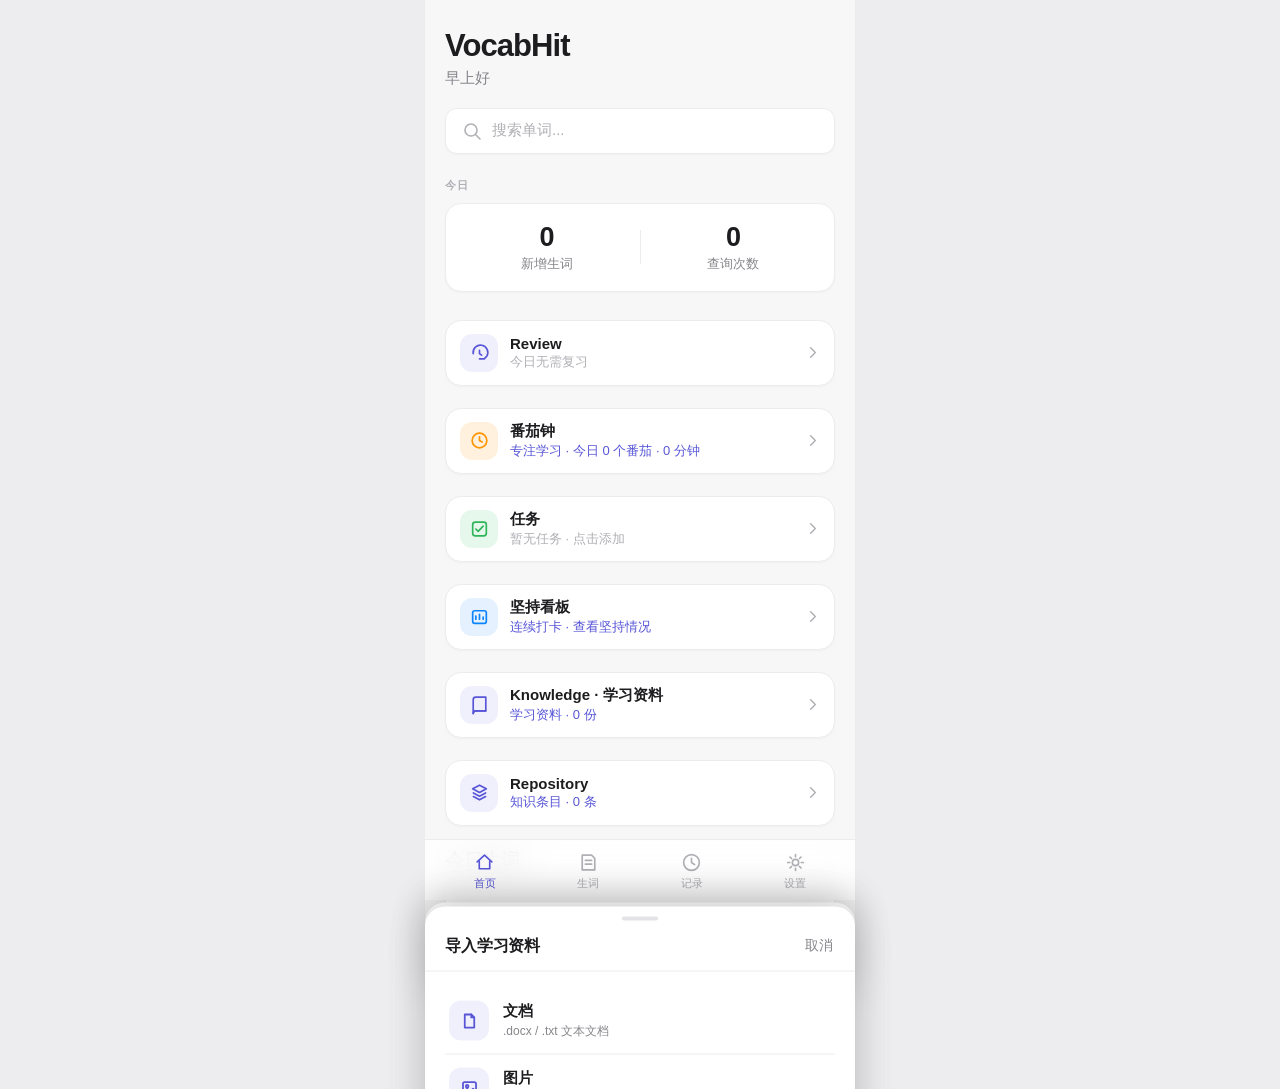
==== index.html @ 776a58ad "chore: 更新版本号到 v0.8.17" ====
<!DOCTYPE html>
<html lang="zh-CN">
<head>
  <meta charset="UTF-8" />
  <meta name="viewport" content="width=device-width, initial-scale=1.0, maximum-scale=1.0, user-scalable=no, viewport-fit=cover" />
  <meta name="theme-color" content="#F7F7F8" />
  <title>VocabHit — 考研词汇查询</title>
  <link rel="stylesheet" href="css/style.css?v=9" />
  <link rel="stylesheet" href="css/knowledge.css?v=9" />
</head>
<body>

  <!-- 移动端应用容器 -->
  <div class="app" id="app">

    <!-- ============ 首页 Home ============ -->
    <main class="page active" id="page-home">
      <header class="page-header">
        <h1 class="large-title">VocabHit</h1>
        <p class="greeting" id="greeting">你好</p>
      </header>

      <!-- 搜索框 -->
      <button class="search-bar" id="search-entry" type="button" aria-label="搜索单词">
        <svg class="icon" viewBox="0 0 20 20" fill="none" stroke="currentColor" stroke-width="1.6" stroke-linecap="round">
          <circle cx="9" cy="9" r="6"/><path d="M14 14l4 4"/>
        </svg>
        <span class="search-bar-placeholder">搜索单词...</span>
      </button>

      <!-- 今日数据 -->
      <section class="stats" aria-label="今日数据">
        <p class="section-eyebrow">今日</p>
        <div class="stats-row">
          <div class="stat">
            <span class="stat-num" id="stat-new">0</span>
            <span class="stat-label">新增生词</span>
          </div>
          <div class="stat-divider"></div>
          <div class="stat">
            <span class="stat-num" id="stat-queries">0</span>
            <span class="stat-label">查询次数</span>
          </div>
        </div>
      </section>

      <!-- Review 复习入口 -->
      <button class="review-entry" id="review-entry" type="button">
        <span class="review-entry-icon">
          <svg viewBox="0 0 20 20" fill="none" stroke="currentColor" stroke-width="1.6" stroke-linecap="round" stroke-linejoin="round">
            <path d="M4 11a7 7 0 1 1 13 2.5L14.5 16H10"/>
            <path d="M10 8v3l2 1.5"/>
          </svg>
        </span>
        <span class="review-entry-main">
          <span class="review-entry-title">Review</span>
          <span class="review-entry-sub" id="review-count">今日无需复习</span>
        </span>
        <svg class="icon icon-s review-entry-arrow" viewBox="0 0 16 16" fill="none" stroke="currentColor" stroke-width="1.6" stroke-linecap="round" stroke-linejoin="round">
          <path d="M6 3l5 5-5 5"/>
        </svg>
      </button>

      <!-- 番茄钟入口 -->
      <button class="review-entry pomo-entry" id="pomo-entry" type="button">
        <span class="review-entry-icon pomo-entry-icon">
          <svg viewBox="0 0 20 20" fill="none" stroke="currentColor" stroke-width="1.6" stroke-linecap="round" stroke-linejoin="round">
            <circle cx="10" cy="10" r="7"/>
            <path d="M10 6.5V10l2.5 1.5"/>
          </svg>
        </span>
        <span class="review-entry-main">
          <span class="review-entry-title">番茄钟</span>
          <span class="review-entry-sub" id="pomo-count">专注学习 · 今日 0 个番茄</span>
        </span>
        <svg class="icon icon-s review-entry-arrow" viewBox="0 0 16 16" fill="none" stroke="currentColor" stroke-width="1.6" stroke-linecap="round" stroke-linejoin="round">
          <path d="M6 3l5 5-5 5"/>
        </svg>
      </button>

      <!-- 昨日任务反馈（有昨日任务记录时显示） -->
      <div class="tasks-feedback" id="tasks-feedback" style="display:none"></div>

      <!-- 待办任务入口 -->
      <button class="review-entry tasks-entry" id="tasks-entry" type="button">
        <span class="review-entry-icon tasks-entry-icon">
          <svg viewBox="0 0 20 20" fill="none" stroke="currentColor" stroke-width="1.6" stroke-linecap="round" stroke-linejoin="round">
            <rect x="3.5" y="4" width="13" height="13" rx="2.5"/>
            <path d="M6.5 10.5l2.2 2.2 4.8-5"/>
          </svg>
        </span>
        <span class="review-entry-main">
          <span class="review-entry-title">任务</span>
          <span class="review-entry-sub" id="tasks-count">暂无任务 · 点击添加</span>
        </span>
        <svg class="icon icon-s review-entry-arrow" viewBox="0 0 16 16" fill="none" stroke="currentColor" stroke-width="1.6" stroke-linecap="round" stroke-linejoin="round">
          <path d="M6 3l5 5-5 5"/>
        </svg>
      </button>

      <!-- 坚持看板入口 -->
      <button class="review-entry habits-entry" id="habits-entry" type="button">
        <span class="review-entry-icon habits-entry-icon">
          <svg viewBox="0 0 20 20" fill="none" stroke="currentColor" stroke-width="1.6" stroke-linecap="round" stroke-linejoin="round">
            <rect x="3.5" y="4.5" width="13" height="12" rx="2"/>
            <path d="M6.5 9.5v3M10 8v4.5M13.5 10.5v2"/>
          </svg>
        </span>
        <span class="review-entry-main">
          <span class="review-entry-title">坚持看板</span>
          <span class="review-entry-sub" id="habits-count">连续打卡 · 查看坚持情况</span>
        </span>
        <svg class="icon icon-s review-entry-arrow" viewBox="0 0 16 16" fill="none" stroke="currentColor" stroke-width="1.6" stroke-linecap="round" stroke-linejoin="round">
          <path d="M6 3l5 5-5 5"/>
        </svg>
      </button>

      <!-- 今日生词 -->
      <section class="section">
        <div class="section-head">
          <h2 class="section-title">今日生词</h2>
        </div>
        <ul class="word-list" id="home-word-list">
          <!-- JS 渲染 -->
        </ul>
        <button class="view-all" id="view-all" type="button">查看全部
          <svg class="icon icon-s" viewBox="0 0 16 16" fill="none" stroke="currentColor" stroke-width="1.6" stroke-linecap="round" stroke-linejoin="round">
            <path d="M6 3l5 5-5 5"/>
          </svg>
        </button>
      </section>
    </main>

    <!-- ============ 生词页 Words（今日生词 | 历史生词 平级切换） ============ -->
    <main class="page" id="page-words">
      <header class="page-header">
        <button class="back-btn" data-back="home" type="button" aria-label="返回">
          <svg class="icon" viewBox="0 0 16 16" fill="none" stroke="currentColor" stroke-width="1.6" stroke-linecap="round" stroke-linejoin="round">
            <path d="M10 3L5 8l5 5"/>
          </svg>
        </button>
        <h1 class="page-title">生词</h1>
      </header>
      <div class="segmented wide words-seg" id="words-seg" role="radiogroup" aria-label="生词视图">
        <button class="seg-btn" data-value="today" role="radio" aria-checked="true">今日生词</button>
        <button class="seg-btn" data-value="starred" role="radio" aria-checked="false">历史生词</button>
      </div>
      <p class="page-subtitle"><span id="words-count">0</span> 个生词 · <span id="words-sub-label">今日 0 次查询</span></p>
      <ul class="word-list detailed" id="words-list">
        <!-- JS 渲染 -->
      </ul>
    </main>

    <!-- ============ 查询记录页 History ============ -->
    <main class="page" id="page-history">
      <header class="page-header">
        <h1 class="large-title">查询记录</h1>
      </header>
      <p class="page-subtitle muted">全部查询 · 按时间倒序</p>
      <ul class="history-list" id="history-list">
        <!-- JS 渲染 -->
      </ul>
    </main>

    <!-- ============ 设置页 Settings ============ -->
    <main class="page" id="page-settings">
      <header class="page-header">
        <h1 class="large-title">设置</h1>
      </header>

      <section class="settings-group">
        <h2 class="settings-group-title">通用</h2>
        <div class="settings-list">
          <div class="settings-item">
            <div class="settings-item-label">
              <span>外观</span>
            </div>
            <div class="segmented" id="appearance-seg" role="radiogroup" aria-label="外观">
              <button class="seg-btn" data-value="light" role="radio" aria-checked="false">浅色</button>
              <button class="seg-btn" data-value="dark" role="radio" aria-checked="false">深色</button>
              <button class="seg-btn" data-value="system" role="radio" aria-checked="false">跟随系统</button>
            </div>
          </div>
          <div class="settings-item">
            <div class="settings-item-label">
              <span>每日重置</span>
              <span class="settings-item-value">04:00</span>
            </div>
            <svg class="icon chevron" viewBox="0 0 16 16" fill="none" stroke="currentColor" stroke-width="1.6" stroke-linecap="round" stroke-linejoin="round">
              <path d="M6 3l5 5-5 5"/>
            </svg>
          </div>
          <div class="settings-item" id="overlay-item" hidden>
            <div class="settings-item-label">
              <span>后台悬浮查词</span>
              <span class="settings-item-value" id="overlay-value">关</span>
            </div>
            <button class="switch" id="overlay-switch" type="button" role="switch" aria-checked="false" aria-label="后台悬浮查词">
              <span class="switch-knob"></span>
            </button>
          </div>
        </div>
      </section>

      <section class="settings-group">
        <h2 class="settings-group-title">数据</h2>
        <div class="settings-list">
          <button class="settings-item clickable" id="export-entry" type="button">
            <div class="settings-item-label">
              <span>导出</span>
              <span class="settings-item-value">PDF · Word · PNG</span>
            </div>
            <svg class="icon chevron" viewBox="0 0 16 16" fill="none" stroke="currentColor" stroke-width="1.6" stroke-linecap="round" stroke-linejoin="round">
              <path d="M6 3l5 5-5 5"/>
            </svg>
          </button>
        </div>
      </section>

      <section class="settings-group">
        <h2 class="settings-group-title">关于</h2>
        <div class="settings-list">
          <div class="settings-item">
            <div class="settings-item-label">
              <span>版本</span>
              <span class="settings-item-value">0.8.17</span>
            </div>
          </div>
        </div>
      </section>

      <p class="settings-footer">极简 · 安静 · 干净 · 高级 · 高效</p>
    </main>

    <!-- ============ 导出页 Export ============ -->
    <main class="page page-stack" id="page-export">
      <header class="page-header">
        <button class="back-btn" data-back="settings" type="button" aria-label="返回">
          <svg class="icon" viewBox="0 0 16 16" fill="none" stroke="currentColor" stroke-width="1.6" stroke-linecap="round" stroke-linejoin="round">
            <path d="M10 3L5 8l5 5"/>
          </svg>
        </button>
      </header>

      <section class="export-hero">
        <p class="export-meta" id="export-meta-date">—</p>
        <p class="export-meta muted" id="export-meta-count">0 个生词 · 0 次查询</p>
      </section>

      <section class="export-field">
        <p class="field-label">导出内容</p>
        <div class="segmented wide" id="content-seg" role="radiogroup" aria-label="导出内容">
          <button class="seg-btn" data-value="today" role="radio" aria-checked="true">今日生词</button>
          <button class="seg-btn" data-value="starred" role="radio" aria-checked="false">历史生词</button>
        </div>
      </section>

      <section class="export-field">
        <p class="field-label">格式</p>
        <div class="segmented wide" id="format-seg" role="radiogroup" aria-label="导出格式">
          <button class="seg-btn" data-value="pdf" role="radio" aria-checked="true">PDF</button>
          <button class="seg-btn" data-value="word" role="radio" aria-checked="false">Word</button>
          <button class="seg-btn" data-value="png" role="radio" aria-checked="false">PNG</button>
        </div>
      </section>

      <section class="export-field">
        <p class="field-label">导出样式</p>
        <div class="segmented wide" id="style-seg" role="radiogroup" aria-label="导出样式">
          <button class="seg-btn" data-value="clean" role="radio" aria-checked="true">清爽</button>
          <button class="seg-btn" data-value="compact" role="radio" aria-checked="false">紧凑</button>
          <button class="seg-btn" data-value="notes" role="radio" aria-checked="false">学习笔记</button>
        </div>
      </section>

      <button class="primary-btn" id="export-btn" type="button">导出</button>
    </main>

    <!-- ============ Review 复习页 ============ -->
    <main class="page" id="page-review">
      <header class="page-header">
        <button class="back-btn" data-back="home" type="button" aria-label="返回">
          <svg class="icon" viewBox="0 0 16 16" fill="none" stroke="currentColor" stroke-width="1.6" stroke-linecap="round" stroke-linejoin="round">
            <path d="M10 3L5 8l5 5"/>
          </svg>
        </button>
        <button class="page-header-action" id="review-clear" type="button" aria-label="清空复习队列">清空</button>
      </header>
      <!-- 沉浸式顶部进度区：极细进度条 + 轻量计数（JS 控制显隐与宽度） -->
      <div class="rv-topbar" id="rv-topbar" hidden>
        <div class="rv-topbar-track"><div class="rv-topbar-fill" id="rv-topbar-fill"></div></div>
        <p class="rv-topbar-count" id="rv-topbar-count"></p>
      </div>
      <div class="review-body" id="review-body">
        <!-- JS 渲染：复习卡 / 详情 / 拼写 / 完成 -->
      </div>
    </main>

    <!-- ============ 番茄钟页 ============ -->
    <main class="page" id="page-pomo">
      <header class="page-header" id="pomo-header">
        <button class="back-btn" data-back="home" type="button" aria-label="返回">
          <svg class="icon" viewBox="0 0 16 16" fill="none" stroke="currentColor" stroke-width="1.6" stroke-linecap="round" stroke-linejoin="round">
            <path d="M10 3L5 8l5 5"/>
          </svg>
        </button>
        <h1 class="page-title">番茄钟</h1>
      </header>
      <div class="pomo-body" id="pomo-body">
        <!-- JS 渲染：配置视图 / 运行视图 -->
      </div>
    </main>

    <!-- ============ 任务页 ============ -->
    <main class="page" id="page-tasks">
      <header class="page-header">
        <button class="back-btn" data-back="home" type="button" aria-label="返回">
          <svg class="icon" viewBox="0 0 16 16" fill="none" stroke="currentColor" stroke-width="1.6" stroke-linecap="round" stroke-linejoin="round">
            <path d="M10 3L5 8l5 5"/>
          </svg>
        </button>
        <h1 class="page-title">任务</h1>
      </header>
      <div class="tasks-body" id="tasks-body">
        <!-- JS 渲染：今日任务 / 目标 / 奖励 / 创建表单 -->
      </div>
    </main>

    <!-- ============ 坚持看板页 ============ -->
    <main class="page" id="page-habits">
      <header class="page-header">
        <button class="back-btn" data-back="home" type="button" aria-label="返回">
          <svg class="icon" viewBox="0 0 16 16" fill="none" stroke="currentColor" stroke-width="1.6" stroke-linecap="round" stroke-linejoin="round">
            <path d="M10 3L5 8l5 5"/>
          </svg>
        </button>
        <h1 class="page-title">坚持看板</h1>
      </header>
      <div class="habits-body" id="habits-body">
        <!-- JS 渲染：统计 / 日历 / 目标进度 -->
      </div>
    </main>

    <!-- ============ 搜索 Bottom Sheet ============ -->
    <div class="sheet-overlay" id="sheet-overlay" aria-hidden="true"></div>
    <div class="sheet" id="sheet" role="dialog" aria-modal="true" aria-hidden="true">
      <div class="sheet-grabber"></div>
      <div class="sheet-search">
        <svg class="icon" viewBox="0 0 20 20" fill="none" stroke="currentColor" stroke-width="1.6" stroke-linecap="round">
          <circle cx="9" cy="9" r="6"/><path d="M14 14l4 4"/>
        </svg>
        <input id="sheet-input" type="text" placeholder="输入单词查释义 · 输入中文找单词" autocomplete="off" />
        <button class="sheet-close" id="sheet-close" type="button" aria-label="关闭">取消</button>
      </div>
      <div class="sheet-body" id="sheet-body"></div>
    </div>

    <!-- ============ 底部导航 ============ -->
    <nav class="tabbar" id="tabbar" aria-label="主导航">
      <button class="tab active" data-tab="home" type="button">
        <svg class="icon" viewBox="0 0 22 22" fill="none" stroke="currentColor" stroke-width="1.6" stroke-linecap="round" stroke-linejoin="round">
          <path d="M4 10.5L11 4l7 6.5"/><path d="M6 10v7h10v-7"/>
        </svg>
        <span>首页</span>
      </button>
      <button class="tab" data-tab="words" type="button">
        <svg class="icon" viewBox="0 0 22 22" fill="none" stroke="currentColor" stroke-width="1.6" stroke-linecap="round" stroke-linejoin="round">
          <path d="M5 4h9l3 3v11H5z"/><path d="M8 9h6M8 12.5h6"/>
        </svg>
        <span>生词</span>
      </button>
      <button class="tab" data-tab="history" type="button">
        <svg class="icon" viewBox="0 0 22 22" fill="none" stroke="currentColor" stroke-width="1.6" stroke-linecap="round" stroke-linejoin="round">
          <circle cx="11" cy="11" r="7.5"/><path d="M11 7v4l3 2"/>
        </svg>
        <span>记录</span>
      </button>
      <button class="tab" data-tab="settings" type="button">
        <svg class="icon" viewBox="0 0 22 22" fill="none" stroke="currentColor" stroke-width="1.6" stroke-linecap="round" stroke-linejoin="round">
          <circle cx="11" cy="11" r="3"/><path d="M11 3.5v2M11 16.5v2M3.5 11h2M16.5 11h2M5.8 5.8l1.4 1.4M14.8 14.8l1.4 1.4M16.2 5.8l-1.4 1.4M7.2 14.8l-1.4 1.4"/>
        </svg>
        <span>设置</span>
      </button>
    </nav>

    <!-- Toast -->
    <div class="toast" id="toast" role="status" aria-live="polite"></div>
  </div>

  <script src="js/dict.js"></script>
  <script src="js/ecdict.js"></script>
  <script src="js/app.js?v=13"></script>
  <script src="js/knowledge.js?v=13"></script>
</body>
</html>
---- css/style.css ----
/* ============================================================
   Vocabulary — Design System
   Minimal · Calm · Clean · Premium · Productive
   ============================================================ */

:root {
  /* 颜色 */
  --bg: #F7F7F8;
  --surface: #FFFFFF;
  --surface-2: #FBFBFC;
  --text: #1D1D1F;
  --text-2: #86868B;
  --text-3: #B0B0B5;
  --accent: #5856D6;
  --accent-soft: rgba(88, 86, 214, 0.09);
  --hairline: #ECECEE;
  --hairline-strong: #E3E3E6;
  --shadow-card: 0 1px 2px rgba(0, 0, 0, 0.03);
  /* drop-shadow 严格跟随圆角形状：避免 WebView 合成时 box-shadow 出现矩形直角 */
  --shadow-float: drop-shadow(0 8px 28px rgba(0, 0, 0, 0.14));
  --shadow-sheet: 0 -8px 40px rgba(0, 0, 0, 0.12);
  --overlay: rgba(20, 20, 22, 0.32);
  --scrim-blur: saturate(1.4) blur(2px);

  /* 字体 */
  --font: "Inter", -apple-system, "SF Pro Text", "PingFang SC",
    "HarmonyOS Sans SC", "Microsoft YaHei", "Segoe UI", sans-serif;

  /* 圆角 */
  --r-card: 16px;
  --r-field: 12px;
  --r-btn: 12px;

  /* 动效 */
  --ease: cubic-bezier(0.32, 0.72, 0, 1);
  --t-fast: 0.18s;
  --t-med: 0.28s;

  /* Review 沉浸头部玻璃拟态（rgba 兜底，兼容旧 WebView 无 color-mix） */
  --rv-glass: rgba(255, 255, 255, 0.62);
  --rv-glass-active: rgba(235, 235, 238, 0.9);

  /* 安全区（Android 原生注入真实像素值，Web 下 env 兜底） */
  --sat: env(safe-area-inset-top, 0px);
  --sab: env(safe-area-inset-bottom, 0px);
  --ime: 0px; /* 输入法高度（Android 原生注入） */
}

html[data-theme="dark"] {
  --bg: #131315;
  --surface: #1C1C1E;
  --surface-2: #212123;
  --text: #F5F5F7;
  --text-2: #98989D;
  --text-3: #636366;
  --accent: #7D7AFF;
  --accent-soft: rgba(125, 122, 255, 0.14);
  --hairline: rgba(255, 255, 255, 0.08);
  --hairline-strong: rgba(255, 255, 255, 0.12);
  --shadow-card: none;
  --shadow-float: drop-shadow(0 8px 28px rgba(0, 0, 0, 0.5));
  --shadow-sheet: 0 -8px 40px rgba(0, 0, 0, 0.45);
  --overlay: rgba(0, 0, 0, 0.5);
  --rv-glass: rgba(28, 28, 30, 0.55);
  --rv-glass-active: rgba(45, 45, 48, 0.85);
}

@media (prefers-color-scheme: dark) {
  html[data-theme="system"] {
    --bg: #131315;
    --surface: #1C1C1E;
    --surface-2: #212123;
    --text: #F5F5F7;
    --text-2: #98989D;
    --text-3: #636366;
    --accent: #7D7AFF;
    --accent-soft: rgba(125, 122, 255, 0.14);
    --hairline: rgba(255, 255, 255, 0.08);
    --hairline-strong: rgba(255, 255, 255, 0.12);
    --shadow-card: none;
    --shadow-float: drop-shadow(0 8px 28px rgba(0, 0, 0, 0.5));
    --shadow-sheet: 0 -8px 40px rgba(0, 0, 0, 0.45);
    --overlay: rgba(0, 0, 0, 0.5);
    --rv-glass: rgba(28, 28, 30, 0.55);
    --rv-glass-active: rgba(45, 45, 48, 0.85);
  }
}

/* ---------- Reset ---------- */
* { margin: 0; padding: 0; box-sizing: border-box; -webkit-tap-highlight-color: transparent; }

html { height: 100%; }

body {
  font-family: var(--font);
  background: #EDEDF0;
  color: var(--text);
  -webkit-font-smoothing: antialiased;
  text-rendering: optimizeLegibility;
  overflow-x: hidden;
}

button { font-family: inherit; color: inherit; background: none; border: none; cursor: pointer; }
input { font-family: inherit; color: inherit; }
ul { list-style: none; }

.icon { width: 20px; height: 20px; flex: none; }
.icon-s { width: 15px; height: 15px; }

/* ---------- 应用容器（移动端取景框，全屏 + 安全区适配） ---------- */
.app {
  position: relative;
  max-width: 430px;
  min-height: 100dvh;
  margin: 0 auto;
  background: var(--bg);
  padding-top: var(--sat);
  padding-bottom: calc(72px + var(--sab));
  overflow-x: hidden;
}

@media (min-width: 480px) {
  .app { box-shadow: 0 0 0 1px var(--hairline); min-height: 100dvh; }
}

/* ---------- 页面 ---------- */
.page {
  display: none;
  padding: 28px 20px 24px;
  animation: pageIn var(--t-med) var(--ease);
}

.page.active { display: block; }

@keyframes pageIn {
  from { opacity: 0; transform: translateY(6px); }
  to { opacity: 1; transform: translateY(0); }
}

.page-header { margin-bottom: 20px; position: relative; }

/* 页头右侧低调操作（如 Review 清空队列） */
.page-header-action {
  position: absolute;
  right: 0;
  top: 4px;
  padding: 8px 4px;
  border: none;
  background: transparent;
  color: var(--text-3);
  font-size: 13.5px;
  font-weight: 550;
  transition: color var(--t-fast) ease;
}
.page-header-action:active { color: var(--text-2); }

.large-title {
  font-size: 31px;
  font-weight: 700;
  letter-spacing: -0.03em;
  line-height: 1.15;
}

.page-title { font-size: 19px; font-weight: 650; letter-spacing: -0.015em; }

.page-header .page-title { margin-left: 6px; }

.page-subtitle { font-size: 13.5px; color: var(--text-2); margin: -10px 0 16px; }
.page-subtitle.muted { margin-top: -14px; }

.greeting { margin-top: 5px; font-size: 15px; color: var(--text-2); font-weight: 400; }

.back-btn {
  display: inline-flex;
  align-items: center;
  justify-content: center;
  width: 34px;
  height: 34px;
  margin-left: -8px;
  margin-bottom: 14px;
  border-radius: 10px;
  color: var(--accent);
  background: var(--accent-soft);
  transition: transform var(--t-fast) ease;
}
.back-btn:active { transform: scale(0.92); }

/* ---------- 搜索框 ---------- */
.search-bar {
  display: flex;
  align-items: center;
  gap: 10px;
  width: 100%;
  height: 46px;
  padding: 0 16px;
  margin-bottom: 24px;
  background: var(--surface);
  border: 1px solid var(--hairline);
  border-radius: var(--r-field);
  color: var(--text-3);
  box-shadow: var(--shadow-card);
  transition: transform var(--t-fast) ease, border-color var(--t-fast) ease;
}
.search-bar:active { transform: scale(0.985); }
.search-bar-placeholder { font-size: 15px; }

/* ---------- 今日数据 ---------- */
.stats { margin-bottom: 28px; }

.section-eyebrow {
  font-size: 11px;
  font-weight: 650;
  letter-spacing: 0.09em;
  text-transform: uppercase;
  color: var(--text-3);
  margin-bottom: 10px;
}

.stats-row {
  display: flex;
  align-items: center;
  background: var(--surface);
  border: 1px solid var(--hairline);
  border-radius: var(--r-card);
  padding: 18px 8px;
  box-shadow: var(--shadow-card);
}

.stat { flex: 1; display: flex; flex-direction: column; align-items: center; gap: 3px; }

.stat-num { font-size: 27px; font-weight: 700; letter-spacing: -0.02em; font-variant-numeric: tabular-nums; }

.stat-label { font-size: 12.5px; color: var(--text-2); }

.stat-divider { width: 1px; height: 34px; background: var(--hairline); }

/* ---------- 区块 ---------- */
.section-head { display: flex; align-items: baseline; justify-content: space-between; margin-bottom: 4px; }

.section-title { font-size: 19px; font-weight: 650; letter-spacing: -0.015em; }

.view-all {
  display: inline-flex;
  align-items: center;
  gap: 3px;
  margin-top: 12px;
  font-size: 14px;
  font-weight: 550;
  color: var(--accent);
  transition: opacity var(--t-fast) ease;
}
.view-all:active { opacity: 0.6; }

/* ---------- 单词列表 ---------- */
.word-list {
  background: var(--surface);
  border: 1px solid var(--hairline);
  border-radius: var(--r-card);
  box-shadow: var(--shadow-card);
  overflow: hidden;
}

/* 行 = 词条主体 + 右侧删除按钮 */
.word-list li { display: flex; align-items: center; }

.word-item {
  display: flex;
  align-items: center;
  gap: 4px;
  flex: 1;
  min-width: 0;
  text-align: left;
  padding: 14px 12px 14px 18px;
  border-bottom: 1px solid var(--hairline);
  transition: background var(--t-fast) ease;
  animation: rowIn 0.32s var(--ease) both;
}
.word-list li:last-child .word-item { border-bottom: none; }
.word-item:active { background: var(--surface-2); }

/* 行主体（左侧信息，右侧删除） */
.word-item .row-main { flex: 1; min-width: 0; }

@keyframes rowIn {
  from { opacity: 0; transform: translateY(5px); }
  to { opacity: 1; transform: translateY(0); }
}

.word-line { display: flex; align-items: baseline; gap: 8px; }
.word-line.add-one-line { justify-content: space-between; }

.word {
  font-size: 17.5px;
  font-weight: 620;
  letter-spacing: -0.01em;
}

/* 查询次数上标：值得关注，而非错误 */
.count {
  font-size: 0.6em;
  font-weight: 600;
  color: var(--accent);
  vertical-align: super;
  line-height: 1;
  letter-spacing: 0;
  font-variant-numeric: tabular-nums;
}

.word-phonetic { font-size: 12.5px; color: var(--text-3); font-weight: 400; }

.word-meaning {
  margin-top: 3px;
  font-size: 13.5px;
  color: var(--text-2);
  line-height: 1.45;
}

.word-meta {
  margin-top: 5px;
  font-size: 12px;
  color: var(--text-3);
  font-variant-numeric: tabular-nums;
}

/* ---------- 历史记录（Activity Feed） ---------- */
.history-list { margin-top: 4px; }

/* 行 = 记录主体 + 右侧操作按钮 */
.history-list li { display: flex; align-items: center; }
.history-list li:last-child .history-item { border-bottom: none; }

/* 记录主体：单词 → 释义 → 查询时间 三行纵排，全部左对齐，视觉层级递弱 */
.history-item {
  display: flex;
  flex-direction: column;
  align-items: stretch;
  gap: 3px;
  flex: 1;
  min-width: 0;
  padding: 12px 10px 11px 14px;
  border-bottom: 1px solid var(--hairline);
  text-align: left;
  animation: rowIn 0.3s var(--ease) both;
}

.history-word {
  font-size: 15px;
  font-weight: 620;
  letter-spacing: -0.01em;
  line-height: 1.35;
  color: var(--text);
  overflow-wrap: break-word;
}

.history-def {
  font-size: 12.5px;
  color: var(--text-2);
  white-space: nowrap;
  overflow: hidden;
  text-overflow: ellipsis;
  line-height: 1.45;
}

/* 查询时间：最小号、左对齐、等宽数字，紧凑单行；完整保留「年月日 + 时分」 */
.history-time {
  font-size: 11px;
  color: var(--text-3);
  font-variant-numeric: tabular-nums;
  letter-spacing: 0.015em;
  white-space: nowrap;
  line-height: 1.3;
  margin-top: 2px;
}

/* 单条删除按钮（生词行 / 记录行通用） */
.del-btn {
  display: inline-flex;
  align-items: center;
  justify-content: center;
  width: 34px; height: 34px;
  margin: 0 2px;
  border-radius: 10px;
  color: var(--text-3);
  flex: none;
  transition: color var(--t-fast) ease, background var(--t-fast) ease, transform var(--t-fast) ease;
}
.del-btn:active { color: var(--text); background: var(--hairline); transform: scale(0.9); }
.del-btn svg { width: 16px; height: 16px; }

/* 空状态 */
.empty-state {
  padding: 30px 18px;
  text-align: center;
  font-size: 14px;
  color: var(--text-2);
  line-height: 1.65;
}
.empty-state span { font-size: 12.5px; color: var(--text-3); }

.history-more {
  text-align: center;
  padding: 14px 0 4px;
  font-size: 13px;
  color: var(--text-3);
}

/* 小屏：压缩内边距，避免单词/释义/时间挤压 */
@media (max-width: 374px) {
  .history-item { padding-left: 12px; }
  .history-word { font-size: 14.5px; }
  .history-def { font-size: 12px; }
  .history-time { font-size: 10.5px; }
}

/* ---------- 设置 ---------- */
.settings-group { margin-bottom: 26px; }

.settings-group-title {
  font-size: 12px;
  font-weight: 600;
  text-transform: uppercase;
  letter-spacing: 0.07em;
  color: var(--text-3);
  margin: 0 4px 9px;
}

.settings-list {
  background: var(--surface);
  border: 1px solid var(--hairline);
  border-radius: var(--r-card);
  overflow: hidden;
  box-shadow: var(--shadow-card);
}

.settings-item {
  display: flex;
  align-items: center;
  justify-content: space-between;
  gap: 12px;
  width: 100%;
  padding: 14px 18px;
  border-bottom: 1px solid var(--hairline);
  text-align: left;
}
.settings-item:last-child { border-bottom: none; }
.settings-item.clickable { transition: background var(--t-fast) ease; }
.settings-item.clickable:active { background: var(--surface-2); }

.settings-item-label {
  display: flex;
  align-items: center;
  gap: 10px;
  font-size: 15px;
  font-weight: 480;
}

.settings-item-value { font-size: 13.5px; color: var(--text-2); font-weight: 400; }

.chevron { color: var(--text-3); }

.settings-footer {
  text-align: center;
  font-size: 12px;
  color: var(--text-3);
  letter-spacing: 0.04em;
  margin-top: 8px;
}

/* ---------- 开关 ---------- */
.switch {
  position: relative;
  width: 46px; height: 28px;
  border-radius: 99px;
  background: var(--hairline-strong);
  transition: background var(--t-med) var(--ease);
  flex: none;
}
.switch[aria-checked="true"] { background: var(--accent); }

.switch-knob {
  position: absolute;
  top: 2px; left: 2px;
  width: 24px; height: 24px;
  border-radius: 50%;
  background: #fff;
  box-shadow: 0 1px 3px rgba(0, 0, 0, 0.2);
  transition: transform var(--t-med) var(--ease);
}
.switch[aria-checked="true"] .switch-knob { transform: translateX(18px); }

/* ---------- 分段控件 ---------- */
.segmented {
  display: inline-flex;
  background: var(--hairline);
  border-radius: 9px;
  padding: 2px;
  gap: 2px;
}

.segmented.wide { display: flex; width: 100%; }
.segmented.wide .seg-btn { flex: 1; }

.seg-btn {
  padding: 6px 14px;
  border-radius: 7px;
  font-size: 13px;
  font-weight: 520;
  color: var(--text-2);
  transition: all var(--t-fast) var(--ease);
  white-space: nowrap;
}

.seg-btn[aria-checked="true"] {
  background: var(--surface);
  color: var(--text);
  font-weight: 580;
  box-shadow: 0 1px 3px rgba(0, 0, 0, 0.09);
}

/* ---------- 生词页视图切换 ---------- */
.words-seg { margin: -6px 0 14px; }

/* ---------- 记录页：加入生词本 ---------- */
.star-btn {
  flex: none;
  margin-left: 8px;
  padding: 5px 11px;
  border-radius: 99px;
  background: var(--accent-soft);
  color: var(--accent);
  font-size: 12.5px;
  font-weight: 600;
  white-space: nowrap;
  transition: transform var(--t-fast) ease, opacity var(--t-fast) ease;
}

.star-btn:active { transform: scale(0.94); opacity: 0.7; }

.star-chip {
  flex: none;
  margin-left: 8px;
  padding: 5px 11px;
  border-radius: 99px;
  background: var(--surface-2);
  color: var(--text-3);
  font-size: 12.5px;
  font-weight: 520;
  white-space: nowrap;
}

/* ---------- 导出页 ---------- */
.export-hero { margin-bottom: 28px; }

.export-meta { font-size: 14px; color: var(--text-2); font-variant-numeric: tabular-nums; }
.export-meta.muted { color: var(--text-3); font-size: 13px; margin-top: 2px; }

.export-field { margin-bottom: 22px; }

.field-label {
  font-size: 12px;
  font-weight: 600;
  text-transform: uppercase;
  letter-spacing: 0.07em;
  color: var(--text-3);
  margin-bottom: 9px;
}

.primary-btn {
  width: 100%;
  height: 50px;
  margin-top: 10px;
  border-radius: var(--r-btn);
  background: var(--accent);
  color: #fff;
  font-size: 15.5px;
  font-weight: 600;
  letter-spacing: 0.01em;
  transition: transform var(--t-fast) ease, opacity var(--t-fast) ease;
}
.primary-btn:active { transform: scale(0.98); opacity: 0.88; }

/* ---------- Bottom Sheet ---------- */
.sheet-overlay {
  position: fixed;
  inset: 0;
  background: var(--overlay);
  backdrop-filter: var(--scrim-blur);
  -webkit-backdrop-filter: var(--scrim-blur);
  opacity: 0;
  pointer-events: none;
  transition: opacity var(--t-med) ease;
  z-index: 80;
}
.sheet-overlay.visible { opacity: 1; pointer-events: auto; }

.sheet {
  position: fixed;
  left: 50%;
  bottom: var(--ime); /* 键盘弹出时面板位于输入法上方 */
  width: min(430px, 100vw);
  max-height: calc(100dvh - var(--ime) - 56px); /* 顶部留出状态栏余量，键盘弹出时仍完整可见 */
  display: flex;
  flex-direction: column;
  background: var(--surface);
  border-radius: 20px 20px 0 0;
  box-shadow: var(--shadow-sheet);
  z-index: 90;
  transform: translate(-50%, 102%);
  transition: transform var(--t-med) var(--ease), bottom 0.12s ease-out;
}
.sheet.open { transform: translate(-50%, 0); }

.sheet-grabber {
  width: 36px; height: 4.5px;
  border-radius: 99px;
  background: var(--hairline-strong);
  margin: 10px auto 4px;
  flex: none;
}

.sheet-search {
  display: flex;
  align-items: center;
  gap: 10px;
  padding: 10px 20px 14px;
  border-bottom: 1px solid var(--hairline);
  color: var(--text-3);
}

.sheet-search input {
  flex: 1;
  border: none;
  outline: none;
  background: transparent;
  font-size: 16px;
  font-weight: 480;
}
.sheet-search input::placeholder { color: var(--text-3); }

.sheet-close {
  font-size: 14.5px;
  font-weight: 500;
  color: var(--text-2);
  padding: 4px 2px;
}
.sheet-close:active { opacity: 0.5; }

.sheet-body { flex: 1; min-height: 0; overflow-y: auto; padding: 6px 0 calc(20px + var(--sab)); overscroll-behavior: contain; }

/* 搜索结果行 */
.result-row {
  display: block;
  width: 100%;
  text-align: left;
  padding: 12px 22px;
  border-bottom: 1px solid var(--hairline);
  transition: background var(--t-fast) ease;
  animation: rowIn 0.24s var(--ease) both;
}
.result-row:active { background: var(--surface-2); }
.result-row:last-child { border-bottom: none; }

/* 词条详情 */
.result-detail { padding: 18px 22px 8px; animation: rowIn 0.24s var(--ease) both; }

.detail-word { display: flex; align-items: baseline; justify-content: space-between; gap: 8px; }

.detail-word .word { font-size: 23px; font-weight: 680; letter-spacing: -0.015em; }

/* 详情行右侧动作组（扬声器 + +1） */
.detail-word-actions { display: inline-flex; align-items: center; gap: 2px; flex: none; margin-left: 6px; }

/* 单词读音扬声器按钮：简洁精致，与 UI 统一 */
.speaker-btn {
  display: inline-flex;
  align-items: center;
  justify-content: center;
  width: 30px;
  height: 30px;
  border-radius: 50%;
  color: var(--text-3);
  flex: none;
  transition: background var(--t-fast) ease, color var(--t-fast) ease, transform var(--t-fast) var(--ease);
}
.speaker-btn:active { background: var(--hairline); color: var(--text); transform: scale(0.9); }
.speaker-btn svg { width: 16px; height: 16px; }
.word-item .speaker-btn { margin-right: 2px; }
.result-row { display: flex; align-items: center; gap: 8px; }
.review-word-row { display: flex; align-items: center; justify-content: center; gap: 10px; }
.review-word-speaker { color: var(--text-3); }
.review-detail-word { display: flex; align-items: baseline; justify-content: space-between; gap: 8px; font-size: 26px; font-weight: 700; letter-spacing: -0.02em; }
.spell-hint-row { display: flex; align-items: center; justify-content: center; gap: 6px; }

/* +1 手动计数按钮：简洁、与卡片同风格、点击脉冲反馈 */
.add-one-btn {
  flex: none;
  min-width: 36px;
  height: 27px;
  padding: 0 11px;
  border: none;
  border-radius: 13.5px;
  background: var(--accent-soft);
  color: var(--accent);
  font-size: 12.5px;
  font-weight: 650;
  line-height: 1;
  cursor: pointer;
  transition: transform var(--t-fast) ease, opacity var(--t-fast) ease;
  touch-action: manipulation;
}
.add-one-btn:active { transform: scale(0.88); opacity: 0.8; }
.add-one-btn.pulsed { animation: addOnePulse 0.45s var(--ease); }
@keyframes addOnePulse {
  0% { transform: scale(1); }
  35% { transform: scale(1.22); }
  100% { transform: scale(1); }
}

.detail-phonetic { margin-top: 6px; font-size: 14px; color: var(--text-2); }

.detail-meaning { margin-top: 10px; font-size: 15.5px; line-height: 1.5; }

.detail-meta {
  display: flex;
  gap: 8px;
  margin-top: 18px;
  padding-top: 14px;
  border-top: 1px solid var(--hairline);
}

.meta-chip {
  display: inline-flex;
  align-items: baseline;
  gap: 5px;
  padding: 6px 12px;
  border-radius: 9px;
  background: var(--accent-soft);
  font-size: 13px;
  color: var(--accent);
  font-weight: 550;
  font-variant-numeric: tabular-nums;
}
.meta-chip .chip-label { color: var(--accent); opacity: 0.72; font-weight: 500; font-size: 12px; }

.sheet-hint { padding: 18px 22px 8px; font-size: 13.5px; color: var(--text-3); }

/* 中文释义反查结果的轻量提示行（一行，不干扰结果列表） */
.sheet-reverse-tip {
  padding: 14px 22px 4px;
  font-size: 12px;
  font-weight: 520;
  color: var(--accent);
  opacity: 0.78;
}

/* 生词页数量说明下移：与视图切换器拉开间距，层级更舒展（仅生词页） */
#page-words .page-subtitle { margin-top: -2px; }

/* ---------- 底部导航 ---------- */
.tabbar {
  position: fixed;
  left: 50%;
  transform: translateX(-50%);
  bottom: 0;
  width: min(430px, 100vw);
  display: flex;
  background: color-mix(in srgb, var(--surface) 88%, transparent);
  backdrop-filter: saturate(1.6) blur(16px);
  -webkit-backdrop-filter: saturate(1.6) blur(16px);
  border-top: 1px solid var(--hairline);
  padding: 7px 8px calc(7px + var(--sab));
  z-index: 70;
}

.tab {
  flex: 1;
  display: flex;
  flex-direction: column;
  align-items: center;
  gap: 3px;
  padding: 4px 0 2px;
  color: var(--text-3);
  font-size: 10.5px;
  font-weight: 520;
  border-radius: 10px;
  transition: color var(--t-fast) ease;
}

.tab .icon { width: 23px; height: 23px; }

.tab.active { color: var(--accent); }
.tab:active { opacity: 0.65; }

/* ---------- Toast ---------- */
.toast {
  position: fixed;
  left: 50%;
  bottom: calc(96px + var(--sab) + var(--ime));
  transform: translateX(-50%) translateY(8px);
  background: var(--text);
  color: var(--bg);
  font-size: 13.5px;
  font-weight: 520;
  padding: 10px 18px;
  border-radius: 99px;
  opacity: 0;
  pointer-events: none;
  transition: opacity var(--t-med) ease, transform var(--t-med) var(--ease);
  z-index: 100;
  white-space: nowrap;
}

.toast.show { opacity: 1; transform: translateX(-50%) translateY(0); }

/* ---------- 滚动条 ---------- */
::-webkit-scrollbar { width: 0; height: 0; }

/* ---------- 动效偏好 ---------- */
@media (prefers-reduced-motion: reduce) {
  *, *::before, *::after { animation-duration: 0.01ms !important; transition-duration: 0.01ms !important; }
}

/* ================================================================
   Review 复习 — 沉浸式两阶段重设计
   Phase 1: 词义复习（主动回忆）
   Phase 2: 拼写复习（随机队列）
   ================================================================ */

/* --- Review 入口卡片（首页）--- */
.review-entry {
  display: flex;
  align-items: center;
  gap: 12px;
  width: 100%;
  margin: 4px 0 22px;
  padding: 13px 14px;
  background: var(--surface);
  border: 1px solid var(--hairline);
  border-radius: var(--r-card);
  box-shadow: var(--shadow-card);
  text-align: left;
  transition: transform var(--t-fast) var(--ease);
}
.review-entry:active { transform: scale(0.985); }
.review-entry-icon {
  display: flex; align-items: center; justify-content: center;
  width: 38px; height: 38px;
  border-radius: 12px;
  background: var(--accent-soft);
  color: var(--accent);
  flex: none;
}
.review-entry-icon svg { width: 21px; height: 21px; }
.review-entry-main { display: flex; flex-direction: column; gap: 1px; min-width: 0; flex: 1; }
.review-entry-title { font-size: 15px; font-weight: 620; color: var(--text); }
.review-entry-sub { font-size: 13px; color: var(--accent); font-variant-numeric: tabular-nums; }
.review-entry-sub.muted { color: var(--text-3); }
.review-entry-arrow { color: var(--text-3); }

/* ================================================================
   Review 沉浸模式：进入复习后全屏化（独立学习空间）
   顶部 = 极细进度条 + 轻量计数；中部 = 单词舞台；底部 = 判断操作区
   ================================================================ */

/* 隐藏底部导航、悬浮查词；Review 页铺满全屏（限 430 取景框，桌面预览居中） */
body.review-active .tabbar { display: none; }
body.review-active #page-review {
  position: fixed;
  inset: 0;
  z-index: 200;
  max-width: 430px;
  margin: 0 auto;
  background: var(--bg);
  border-radius: 0;
  display: flex;
  flex-direction: column;
  overflow: hidden;
}
@media (min-width: 480px) {
  body.review-active #page-review { box-shadow: 0 0 0 1px var(--hairline); }
}

/* 沉浸头部：仅保留悬浮返回按钮（左上），标题/清空隐藏 */
body.review-active #page-review .page-header {
  position: absolute;
  top: calc(var(--sat) + 10px);
  left: 16px;
  right: 16px;
  z-index: 30;
  margin: 0;
  background: transparent;
  border-bottom: none;
  display: flex;
  align-items: center;
  justify-content: space-between;
  pointer-events: none;
}
body.review-active #page-review .page-header .page-title,
body.review-active #page-review .page-header-action { display: none; }
body.review-active #page-review .back-btn {
  pointer-events: auto;
  width: 36px;
  height: 36px;
  margin: 0;
  display: flex;
  align-items: center;
  justify-content: center;
  border-radius: 50%;
  background: var(--rv-glass);
  -webkit-backdrop-filter: blur(14px);
  backdrop-filter: blur(14px);
  border: 1px solid var(--hairline);
  color: var(--text-2);
  box-shadow: none;
  transition: background var(--t-fast) ease, transform var(--t-fast) var(--ease);
}
body.review-active #page-review .back-btn:active {
  background: var(--rv-glass-active);
  transform: scale(0.9);
}

/* ---------- 顶部进度区（极细进度条 + 轻量计数，悬于内容之上） ---------- */
.rv-topbar {
  position: absolute;
  top: 0; left: 0; right: 0;
  z-index: 25;
  padding-top: calc(var(--sat) + 8px);
  pointer-events: none;
}
.rv-topbar[hidden] { display: none; }
.rv-topbar-track {
  height: 2px;
  margin: 0 20px;
  background: var(--hairline-strong);
  border-radius: 1px;
  overflow: hidden;
}
.rv-topbar-fill {
  height: 100%;
  width: 0;
  background: var(--accent);
  border-radius: 1px;
  transition: width 0.45s cubic-bezier(0.32, 0.72, 0, 1);
}
.rv-topbar-count {
  margin-top: 7px;
  text-align: center;
  font-size: 11.5px;
  font-weight: 600;
  letter-spacing: 0.05em;
  color: var(--text-3);
  font-variant-numeric: tabular-nums;
}

/* ---------- 复习内容容器 ---------- */
#page-review .review-body {
  flex: 1;
  min-height: 0;
  position: relative;
  display: flex;
  flex-direction: column;
}

/* 屏幕切换动画：旧屏淡出 → 新屏淡入（轻微位移，节奏短促） */
.rv-screen { flex: 1; min-height: 0; display: flex; flex-direction: column; }
.rv-screen.rv-leave { animation: rvOut 0.12s ease both; }
.rv-screen.rv-enter { animation: rvIn 0.3s cubic-bezier(0.32, 0.72, 0, 1) both; }
@keyframes rvIn {
  from { opacity: 0; transform: translateY(14px); }
  to { opacity: 1; transform: translateY(0); }
}
@keyframes rvOut {
  from { opacity: 1; transform: translateY(0); }
  to { opacity: 0; transform: translateY(-8px); }
}

/* ================================================================
   Phase 1: 词义复习 — 回忆页
   核心：单词悬浮舞台中央，按钮置于底部，顶部零干扰
   ================================================================ */
.rv-meaning {
  position: relative;
  flex: 1;
  min-height: 0;
  display: flex;
  flex-direction: column;
  overflow-y: auto;
  -webkit-overflow-scrolling: touch;
}
/* 环境氛围光：极淡的紫色余晖，衬托「学习空间」感（非廉价大面积渐变） */
.rv-meaning::before {
  content: "";
  position: absolute;
  top: 5%;
  left: 50%;
  width: 440px;
  height: 440px;
  transform: translateX(-50%);
  background: radial-gradient(closest-side, var(--accent-soft), transparent 72%);
  pointer-events: none;
}

/* 单词舞台：margin:auto 实现「有空间则居中、空间不足则可滚动」的健壮居中 */
.rv-stage {
  flex: none;
  margin: auto;
  min-height: 0;
  display: flex;
  flex-direction: column;
  align-items: center;
  justify-content: center;
  width: 100%;
  padding: calc(var(--sat) + 60px) 28px 16px;
}

.rv-word-row {
  display: flex;
  align-items: center;
  justify-content: center;
  gap: 12px;
  max-width: 100%;
  padding-left: 50px; /* 补偿右侧扬声器宽度(38px)+gap(12px)，使单词视觉居中 */
}
.rv-word {
  font-size: 42px;
  font-weight: 750;
  letter-spacing: -0.035em;
  line-height: 1.14;
  color: var(--text);
  text-align: center;
  overflow-wrap: anywhere;
  user-select: text;
  transition: font-size 0.2s var(--ease);
  white-space: nowrap; /* 默认单词单行；只有溢出才交给 overflow-wrap */
  max-width: 100%;
}
.rv-word--lg { font-size: 35px; }  /* 13-15 字符 */
.rv-word--md { font-size: 29px; }  /* 16-19 字符 */
.rv-word--sm { font-size: 25px; }  /* 20+ 字符 */

/* 扬声器：小型圆形图标按钮，与单词同行、紧随其后 */
.rv-speaker {
  flex: none;
  width: 38px;
  height: 38px;
  display: inline-flex;
  align-items: center;
  justify-content: center;
  border-radius: 50%;
  border: none;
  background: transparent;
  color: var(--text-3);
  cursor: pointer;
  transition: background var(--t-fast) ease, color var(--t-fast) ease, transform var(--t-fast) var(--ease);
  touch-action: manipulation;
}
.rv-speaker:active { background: var(--surface-2); color: var(--text-2); transform: scale(0.88); }
.rv-speaker svg { width: 19px; height: 19px; }
.rv-speaker.rv-speaker-sm { width: 34px; height: 34px; }
.rv-speaker.rv-speaker-sm svg { width: 17px; height: 17px; }
.rv-speaker.pop { animation: speakerPop 0.42s var(--ease); }
@keyframes speakerPop {
  0% { transform: scale(1); }
  32% { transform: scale(0.8); }
  100% { transform: scale(1); }
}

/* 思考提示 + 极细引导线 */
.rv-hint {
  margin-top: 24px;
  font-size: 13px;
  letter-spacing: 0.03em;
  color: var(--text-3);
}
.rv-think-track {
  width: 132px;
  height: 2px;
  margin-top: 16px;
  background: var(--hairline-strong);
  border-radius: 1px;
  overflow: hidden;
}
.rv-think-fill {
  height: 100%;
  width: 0;
  background: var(--accent);
  border-radius: 1px;
  opacity: 0.45;
}

/* 判断操作区：三枚软色药丸按钮，等宽并排，克制且原生 */
.rv-actions {
  flex: none;
  width: 100%;
  display: grid;
  grid-template-columns: repeat(3, 1fr);
  gap: 10px;
  padding: 26px 24px calc(var(--sab) + 30px);
}
.rv-btn {
  position: relative;
  height: 56px;
  display: inline-flex;
  align-items: center;
  justify-content: center;
  border: none;
  border-radius: 18px;
  font-size: 16px;
  font-weight: 620;
  letter-spacing: 0.02em;
  cursor: pointer;
  touch-action: manipulation;
  transition: transform var(--t-fast) var(--ease), background var(--t-fast) ease, opacity var(--t-fast) ease;
}
.rv-btn:active { transform: scale(0.95); }
.rv-btn:disabled { opacity: 0.26; pointer-events: none; }

.rv-btn-known { background: rgba(52, 199, 89, 0.13); color: #249A43; }
.rv-btn-known:active { background: rgba(52, 199, 89, 0.22); }
.rv-btn-fuzzy { background: rgba(255, 149, 0, 0.14); color: #C97A00; }
.rv-btn-fuzzy:active { background: rgba(255, 149, 0, 0.24); }
.rv-btn-unknown { background: rgba(255, 59, 48, 0.12); color: #C93026; }
.rv-btn-unknown:active { background: rgba(255, 59, 48, 0.2); }

html[data-theme="dark"] .rv-btn-known { color: #43D473; }
html[data-theme="dark"] .rv-btn-fuzzy { color: #FFB340; }
html[data-theme="dark"] .rv-btn-unknown { color: #FF6A61; }
@media (prefers-color-scheme: dark) {
  html[data-theme="system"] .rv-btn-known { color: #43D473; }
  html[data-theme="system"] .rv-btn-fuzzy { color: #FFB340; }
  html[data-theme="system"] .rv-btn-unknown { color: #FF6A61; }
}

/* ================================================================
   Phase 1: 词义复习 — 释义确认页
   单词头部 → 词性/释义列表（可滚动） → 底部操作
   ================================================================ */
.rv-detail {
  position: relative;
  flex: 1;
  min-height: 0;
  display: flex;
  flex-direction: column;
  padding: calc(var(--sat) + 70px) 26px 0;
}
.rv-detail-head {
  position: relative;
  flex: none;
  padding-left: 20px; /* 为判断印记留出空间 */
}
/* 判断印记：短竖色条，克制的反馈 */
.rv-detail-indicator {
  position: absolute;
  left: 0;
  top: 6px;
  width: 4px;
  height: 30px;
  border-radius: 2px;
  animation: indicatorIn 0.3s var(--ease) forwards;
}
.rv-detail-indicator--known { background: #34C759; }
.rv-detail-indicator--fuzzy { background: #FF9500; }
.rv-detail-indicator--unknown { background: #FF3B30; }
@keyframes indicatorIn {
  from { opacity: 0; transform: scaleY(0); }
  to { opacity: 1; transform: scaleY(1); }
}

.rv-detail-word-row {
  display: flex;
  align-items: center;
  gap: 10px;
}
.rv-detail-word {
  font-size: 32px;
  font-weight: 720;
  letter-spacing: -0.025em;
  line-height: 1.2;
  color: var(--text);
  overflow-wrap: anywhere;
  user-select: text;
}
.rv-detail-word.rv-word--lg { font-size: 27px; }
.rv-detail-word.rv-word--md { font-size: 23px; }
.rv-detail-word.rv-word--sm { font-size: 21px; }
.rv-detail-ph {
  margin-top: 7px;
  font-size: 15px;
  color: var(--text-2);
  letter-spacing: 0.01em;
}

/* 释义列表：词性 chip + 释义文本，清晰层级，长释义自然换行 */
.rv-detail-senses {
  flex: 1;
  min-height: 0;
  margin-top: 26px;
  overflow-y: auto;
  -webkit-overflow-scrolling: touch;
  padding-bottom: 10px;
}
.rv-sense {
  display: flex;
  align-items: flex-start;
  gap: 12px;
  padding: 13px 0;
  border-bottom: 1px solid var(--hairline);
}
.rv-sense:last-child { border-bottom: none; }
.rv-pos {
  flex: none;
  margin-top: 2px;
  padding: 3px 9px;
  border-radius: 7px;
  background: var(--accent-soft);
  color: var(--accent);
  font-size: 12px;
  font-weight: 650;
  letter-spacing: 0.02em;
}
.rv-sense-meaning {
  min-width: 0;
  flex: 1;
  font-size: 16px;
  line-height: 1.62;
  color: var(--text);
  overflow-wrap: anywhere;
}

/* 释义页底部操作：记错了（幽灵） + 下一个（主操作） */
.rv-detail-actions {
  flex: none;
  display: flex;
  gap: 12px;
  padding: 18px 0 calc(var(--sab) + 30px);
}
.rv-btn-wrong {
  flex: none;
  height: 52px;
  padding: 0 22px;
  border: 1px solid var(--hairline-strong);
  border-radius: 16px;
  background: transparent;
  color: var(--text-2);
  font-size: 14.5px;
  font-weight: 560;
  cursor: pointer;
  touch-action: manipulation;
  transition: background var(--t-fast) ease, color var(--t-fast) ease, border-color var(--t-fast) ease, transform var(--t-fast) var(--ease);
}
.rv-btn-wrong:active { background: var(--surface-2); color: var(--text); transform: scale(0.97); }
.rv-btn-next {
  flex: 1;
  height: 52px;
  border: none;
  border-radius: 16px;
  background: var(--text);
  color: var(--bg);
  font-size: 15.5px;
  font-weight: 620;
  letter-spacing: 0.03em;
  cursor: pointer;
  touch-action: manipulation;
  transition: background var(--t-fast) ease, transform var(--t-fast) var(--ease), opacity var(--t-fast) ease;
}
.rv-btn-next:active { opacity: 0.86; transform: scale(0.98); }

/* ================================================================
   阶段过渡页（词义完成 / 清空确认）
   ================================================================ */
.rv-transition {
  flex: 1;
  min-height: 0;
  display: flex;
  flex-direction: column;
  align-items: center;
  justify-content: center;
  overflow-y: auto;
  -webkit-overflow-scrolling: touch;
  padding: calc(var(--sat) + 40px) 32px calc(var(--sab) + 40px);
  text-align: center;
}
.rv-transition-icon {
  width: 52px;
  height: 52px;
  display: flex;
  align-items: center;
  justify-content: center;
  border-radius: 50%;
  background: var(--accent-soft);
  color: var(--accent);
  font-size: 22px;
  font-weight: 700;
  margin-bottom: 22px;
}
.rv-transition-title {
  font-size: 22px;
  font-weight: 700;
  letter-spacing: -0.01em;
  color: var(--text);
  margin-bottom: 10px;
}
.rv-transition-sub {
  font-size: 14.5px;
  color: var(--text-2);
  line-height: 1.6;
  margin-bottom: 34px;
}
/* 统计：纯文字三列 + 细分隔线，无卡片堆叠 */
.rv-transition-stats {
  display: flex;
  margin-bottom: 38px;
}
.rv-transition-stat {
  flex: 1;
  display: flex;
  flex-direction: column;
  align-items: center;
  gap: 5px;
  padding: 0 14px;
  border-left: 1px solid var(--hairline);
  white-space: nowrap;
}
.rv-transition-stat:first-child { border-left: none; }
.rv-transition-stat b {
  font-size: 24px;
  font-weight: 700;
  font-variant-numeric: tabular-nums;
}
.rv-transition-stat--known b { color: #34C759; }
.rv-transition-stat--fuzzy b { color: #FF9500; }
.rv-transition-stat--unknown b { color: #FF3B30; }
.rv-transition-stat span {
  font-size: 12px;
  color: var(--text-3);
}

/* 主 CTA（开始拼写 / 完成返回 / 清空确认） */
.rv-btn-go {
  width: 100%;
  max-width: 280px;
  height: 54px;
  border: none;
  border-radius: 18px;
  background: var(--accent);
  color: #fff;
  font-size: 16px;
  font-weight: 620;
  letter-spacing: 0.04em;
  cursor: pointer;
  touch-action: manipulation;
  transition: transform var(--t-fast) var(--ease), opacity var(--t-fast) ease;
}
.rv-btn-go:active { transform: scale(0.97); opacity: 0.88; }
/* 清空确认：与幽灵按钮并排时等高适配 */
.rv-detail-actions .rv-btn-go { height: 52px; flex: 1; max-width: none; }

/* ================================================================
   Phase 2: 拼写复习
   ================================================================ */
.rv-spell {
  flex: 1;
  min-height: 0;
  display: flex;
  flex-direction: column;
  overflow-y: auto;
  -webkit-overflow-scrolling: touch;
}
.rv-spell .rv-stage {
  padding-bottom: 6px;
}
.rv-spell-label {
  font-size: 12px;
  color: var(--text-3);
  letter-spacing: 0.1em;
  text-transform: uppercase;
  margin-bottom: 16px;
  font-weight: 600;
}
.rv-spell-def {
  margin-top: 18px;
  font-size: 19px;
  font-weight: 580;
  color: var(--text);
  text-align: center;
  line-height: 1.62;
  max-width: 320px;
  overflow-wrap: anywhere;
}
.rv-spell-input {
  width: 100%;
  max-width: 300px;
  margin-top: 30px;
  padding: 14px 18px;
  border: 1.5px solid var(--hairline-strong);
  border-radius: 18px;
  background: var(--surface);
  color: var(--text);
  font-size: 21px;
  font-weight: 620;
  text-align: center;
  letter-spacing: 0.09em;
  outline: none;
  transition: border-color 0.2s ease, box-shadow 0.2s ease;
}
.rv-spell-input:focus {
  border-color: var(--accent);
  box-shadow: 0 0 0 4px var(--accent-soft);
}
.rv-spell-input.error { border-color: #FF3B30; animation: rvShake 0.4s ease; }
.rv-spell-input.success { border-color: #34C759; }
@keyframes rvShake {
  0%, 100% { transform: translateX(0); }
  25% { transform: translateX(-6px); }
  55% { transform: translateX(5px); }
  80% { transform: translateX(-3px); }
}

.rv-spell-result {
  margin-top: 26px;
  text-align: center;
  width: 100%;
  max-width: 300px;
}
.rv-spell-result-word {
  font-size: 31px;
  font-weight: 720;
  letter-spacing: -0.02em;
  animation: rvPop 0.35s var(--ease);
  overflow-wrap: anywhere;
}
.rv-spell-result-word.correct { color: #34C759; }
.rv-spell-result-word.wrong { color: #FF3B30; }
.rv-spell-result-tip {
  margin-top: 8px;
  font-size: 14px;
  color: var(--text-2);
  line-height: 1.5;
}
@keyframes rvPop {
  from { transform: scale(0.82); opacity: 0; }
  to { transform: scale(1); opacity: 1; }
}

/* 拼写底部操作（IME 打开时让出输入法高度） */
.rv-spell-actions {
  flex: none;
  width: 100%;
  display: flex;
  gap: 12px;
  padding: 20px 24px calc(var(--ime, 0px) + var(--sab) + 30px);
}
.rv-spell-actions .rv-btn-next { max-width: 300px; margin: 0 auto; }

/* ================================================================
   完成页 / 空状态
   ================================================================ */
.rv-done {
  flex: 1;
  min-height: 0;
  display: flex;
  flex-direction: column;
  align-items: center;
  justify-content: center;
  overflow-y: auto;
  -webkit-overflow-scrolling: touch;
  padding: calc(var(--sat) + 40px) 28px calc(var(--sab) + 40px);
  text-align: center;
}
.rv-done-check {
  width: 62px;
  height: 62px;
  display: flex;
  align-items: center;
  justify-content: center;
  border-radius: 50%;
  background: rgba(52, 199, 89, 0.1);
  color: #34C759;
  font-size: 28px;
  font-weight: 700;
  animation: rvPop 0.5s cubic-bezier(0.34, 1.56, 0.64, 1);
}
.rv-done-title {
  margin-top: 22px;
  font-size: 22px;
  font-weight: 700;
  letter-spacing: -0.01em;
  color: var(--text);
}
.rv-done-sub {
  margin-top: 7px;
  font-size: 14.5px;
  color: var(--text-2);
}

.rv-done-stats-block {
  width: 100%;
  max-width: 300px;
  margin-top: 28px;
}
.rv-done-section-title {
  font-size: 12px;
  font-weight: 650;
  color: var(--text-3);
  letter-spacing: 0.09em;
  text-transform: uppercase;
  margin-bottom: 10px;
}
.rv-done-stats {
  display: flex;
}
.rv-done-stat {
  flex: 1;
  display: flex;
  flex-direction: column;
  align-items: center;
  gap: 4px;
  padding: 4px 8px;
  border-left: 1px solid var(--hairline);
  white-space: nowrap;
}
.rv-done-stat:first-child { border-left: none; }
.rv-done-stat b {
  font-size: 24px;
  font-weight: 700;
  font-variant-numeric: tabular-nums;
}
.rv-done-stat--known b { color: #34C759; }
.rv-done-stat--fuzzy b { color: #FF9500; }
.rv-done-stat--unknown b { color: #FF3B30; }
.rv-done-stat--correct b { color: #34C759; }
.rv-done-stat--wrong b { color: #FF3B30; }
.rv-done-stat span {
  font-size: 12px;
  color: var(--text-3);
}

.rv-done-hint {
  margin-top: 22px;
  font-size: 13px;
  color: var(--text-3);
  line-height: 1.5;
}
.rv-done .rv-btn-go {
  margin-top: 28px;
  max-width: 260px;
}

/* ================================================================
   响应式适配
   ================================================================ */

/* 小屏手机（< 375px）：压缩字号与控件，保证单词+扬声器单行可读 */
@media (max-width: 374px) {
  .rv-word { font-size: 36px; }
  .rv-word--lg { font-size: 30px; }
  .rv-word--md { font-size: 26px; }
  .rv-word--sm { font-size: 22px; }
  .rv-detail-word { font-size: 28px; }
  .rv-detail-word.rv-word--lg { font-size: 24px; }
  .rv-detail-word.rv-word--md { font-size: 22px; }
  .rv-detail-word.rv-word--sm { font-size: 20px; }
  .rv-actions { padding-left: 16px; padding-right: 16px; gap: 8px; }
  .rv-btn { height: 50px; font-size: 15px; border-radius: 15px; }
  .rv-detail { padding-left: 22px; padding-right: 22px; }
  .rv-detail-actions { gap: 10px; }
  .rv-spell-actions { padding-left: 16px; padding-right: 16px; }
  .rv-word-row { gap: 10px; }
  .rv-speaker { width: 34px; height: 34px; }
  .rv-speaker svg { width: 17px; height: 17px; }
  .rv-hint { font-size: 12.5px; margin-top: 18px; }
  .rv-think-track { width: 110px; }
}

/* 横屏 / 矮视口：允许整页滚动，压缩垂直留白，防止内容挤压 */
@media (max-height: 600px) {
  body.review-active #page-review { overflow-y: auto; }
  .rv-meaning { overflow-y: auto; }
  .rv-stage {
    justify-content: flex-start;
    padding-top: calc(var(--sat) + 54px);
    padding-bottom: 12px;
  }
  .rv-word { font-size: 34px; }
  .rv-word--lg { font-size: 29px; }
  .rv-word--md { font-size: 25px; }
  .rv-word--sm { font-size: 21px; }
  .rv-hint { margin-top: 14px; }
  .rv-think-track { margin-top: 12px; }
  .rv-actions { padding-top: 16px; padding-bottom: calc(var(--sab) + 18px); }
  .rv-btn { height: 50px; }
  .rv-detail { padding-top: calc(var(--sat) + 56px); }
  .rv-detail-senses { margin-top: 16px; }
  .rv-detail-actions { padding-bottom: calc(var(--sab) + 18px); }
  .rv-transition, .rv-done { justify-content: flex-start; padding-top: calc(var(--sat) + 52px); }
}

/* 动效偏好：关闭全部复习动画 */
@media (prefers-reduced-motion: reduce) {
  .rv-screen.rv-leave,
  .rv-screen.rv-enter,
  .rv-speaker.pop,
  .rv-detail-indicator,
  .rv-spell-result-word,
  .rv-done-check { animation: none; }
  .rv-think-fill { transition: none; }
  .rv-topbar-fill { transition: none; }
}
/* ---------- 番茄钟 ---------- */
.pomo-entry-icon { background: rgba(255, 149, 0, 0.13); color: #FF9500; }

.pomo-body { padding-bottom: 24px; }
.pomo-presets { display: grid; grid-template-columns: 1fr 1fr; gap: 10px; }
.pomo-preset {
  padding: 14px 16px;
  background: var(--surface);
  border: 1px solid var(--hairline);
  border-radius: var(--r-card);
  text-align: left;
  transition: border-color var(--t-fast) ease, transform var(--t-fast) var(--ease);
}
.pomo-preset:active { transform: scale(0.98); }
.pomo-preset.active { border-color: var(--accent); }
.pomo-preset-name { font-size: 15px; font-weight: 620; color: var(--text); }
.pomo-preset-time { margin-top: 4px; font-size: 12.5px; color: var(--text-3); font-variant-numeric: tabular-nums; }

.pomo-custom { display: flex; gap: 10px; margin-top: 12px; }
.pomo-field { flex: 1; }
.pomo-field label { display: block; font-size: 12px; color: var(--text-3); margin-bottom: 6px; }
.pomo-field input {
  width: 100%;
  padding: 10px 12px;
  border: 1px solid var(--hairline-strong);
  border-radius: var(--r-field);
  background: var(--surface);
  color: var(--text);
  font-size: 15px;
  text-align: center;
  font-variant-numeric: tabular-nums;
  outline: none;
}
.pomo-field input:focus { border-color: var(--accent); }

.pomo-task { margin-top: 16px; }
.pomo-task label { display: block; font-size: 12px; color: var(--text-3); margin-bottom: 6px; }
.pomo-task input {
  width: 100%;
  padding: 11px 12px;
  border: 1px solid var(--hairline-strong);
  border-radius: var(--r-field);
  background: var(--surface);
  color: var(--text);
  font-size: 15px;
  outline: none;
}
.pomo-task input:focus { border-color: var(--accent); }
.pomo-stats { margin-top: 18px; padding: 12px 14px; border-radius: var(--r-card); background: var(--surface); border: 1px solid var(--hairline); font-size: 13px; color: var(--text-2); }
.pomo-stats b { color: var(--accent); font-variant-numeric: tabular-nums; }
.pomo-start { width: 100%; margin-top: 20px; }

/* 运行视图：沉浸式全屏电子专注时钟。
   全屏容器固定铺满视口（含状态栏/导航栏区域），倒计时绝对居中，按钮紧跟其下 */
.pomo-full {
  position: fixed;
  inset: 0;
  z-index: 85; /* 高于 tabbar(70)：全屏运行时底部导航不可见不可点（同 70 时 tabbar 因 DOM 靠后反而盖在上面）；低于 sheet(90)/toast(100) */
  display: flex;
  align-items: center;
  justify-content: center;
  background: var(--bg);
}
.pomo-center {
  display: flex;
  flex-direction: column;
  align-items: center;
  justify-content: center;
  gap: 0;
  text-align: center;
  padding: 0 20px;
}
.pomo-phase { font-size: 13px; color: var(--text-3); letter-spacing: 0.1em; }
.pomo-task-label {
  margin-top: 6px;
  font-size: 12.5px;
  color: var(--text-3);
  opacity: 0.72;
  max-width: 78vw;
  overflow: hidden;
  text-overflow: ellipsis;
  white-space: nowrap;
}
.pomo-time {
  margin-top: 14px;
  /* 竖屏：纵向 16vh + 横向 30vw 双约束 → 字号随屏幕自适应，
     MM:SS 共 5 个等宽字符 ≈ 3×fontSize 宽度，30vw 保证横向完整显示、不裁切不越界；
     16vh 保证时间+按钮组合纵向容纳，按钮不被挤出屏幕 */
  font-size: clamp(44px, min(16vh, 30vw), 150px);
  font-weight: 700;
  letter-spacing: 0.02em;
  line-height: 1;
  color: var(--text);
  font-variant-numeric: tabular-nums; /* 等宽数字：分钟/秒数字宽度一致，不跳动 */
}
/* 按钮组紧跟倒计时下方（紧凑间距，不固定屏幕底部） */
.pomo-actions {
  display: flex;
  gap: 14px;
  margin-top: 44px;
}
.pomo-btn {
  min-width: 104px;
  height: 48px;
  border: none;
  border-radius: 24px;
  font-size: 15px;
  font-weight: 600;
  color: #fff;
  transition: transform var(--t-fast) var(--ease), opacity var(--t-fast) ease;
}
.pomo-btn:active { transform: scale(0.95); opacity: 0.88; }
.pomo-btn-pause { background: var(--accent); }
.pomo-btn-close { background: var(--surface-2); color: var(--text-2); }

/* 横屏：电子闹钟式，倒计时保持屏幕绝对中心，字号按高度适配 */
@media (orientation: landscape) {
  .pomo-time { font-size: clamp(56px, 20vh, 170px); }
  .pomo-phase, .pomo-task-label { display: none; } /* 横屏极度克制，仅保留时间与按钮 */
  .pomo-actions { margin-top: 36px; }
}

/* ---------- 待办任务 / 目标 / 奖励 / 坚持看板 ---------- */

/* 首页：任务入口与坚持看板入口（复用 review-entry，图标差异化配色） */
.tasks-entry-icon { background: rgba(52, 199, 89, 0.12); color: #2EB45B; }
.habits-entry-icon { background: rgba(0, 122, 255, 0.10); color: #0A84FF; }
.tasks-feedback {
  display: flex; align-items: center; gap: 8px;
  margin: 4px 0 14px;
  padding: 10px 14px;
  border-radius: 12px;
  background: var(--surface);
  border: 1px solid var(--hairline);
  font-size: 13.5px;
  color: var(--text-2);
}
.feedback-dot { width: 7px; height: 7px; border-radius: 50%; background: #FF9F0A; flex: none; }
.feedback-dot.ok { background: #34C759; }

/* 任务页主体 */
.tasks-body, .habits-body { padding-bottom: 30px; }
.task-section { margin-top: 22px; }
.task-section:first-child { margin-top: 0; }
.task-section-head { display: flex; align-items: center; justify-content: space-between; margin-bottom: 10px; }
.task-summary { font-size: 12.5px; color: var(--text-3); font-variant-numeric: tabular-nums; }

.task-list { display: flex; flex-direction: column; gap: 9px; }
.task-row {
  display: flex; align-items: center; gap: 12px;
  padding: 13px 14px;
  background: var(--surface);
  border: 1px solid var(--hairline);
  border-radius: var(--r-card);
  box-shadow: var(--shadow-card);
  transition: opacity var(--t-fast) ease, transform var(--t-fast) var(--ease);
}
.task-row.done { opacity: 0.62; }
.task-check {
  flex: none;
  width: 24px; height: 24px;
  border-radius: 50%;
  border: 1.6px solid var(--hairline-strong);
  background: transparent;
  color: #fff;
  font-size: 13px; font-weight: 700; line-height: 1;
  display: flex; align-items: center; justify-content: center;
  transition: background var(--t-fast) ease, border-color var(--t-fast) ease, transform var(--t-fast) var(--ease);
}
.task-check:active { transform: scale(0.88); }
.task-check.checked { background: #34C759; border-color: #34C759; }
.task-name { font-size: 15px; font-weight: 580; color: var(--text); letter-spacing: -0.01em; }
.task-row.done .task-name { text-decoration: line-through; color: var(--text-3); }
.task-sub { margin-top: 2px; font-size: 12.5px; color: var(--text-3); }
.task-tag {
  flex: none;
  font-size: 10.5px;
  padding: 2.5px 8px;
  border-radius: 999px;
  color: var(--text-2);
  background: var(--surface-2);
}
.task-tag.tag-daily { color: #0A84FF; background: rgba(0, 122, 255, 0.10); }
.task-tag.tag-onetime { color: #FF9500; background: rgba(255, 149, 0, 0.12); }
.task-del {
  flex: none;
  display: flex; align-items: center; justify-content: center;
  width: 26px; height: 26px;
  border-radius: 8px;
  border: none; background: transparent;
  color: var(--text-3);
  transition: color var(--t-fast) ease, background var(--t-fast) ease;
}
.task-del:active { color: #FF3B30; background: rgba(255, 59, 48, 0.08); }
.task-del svg { width: 14px; height: 14px; }
.task-all-done {
  margin-top: 12px;
  padding: 12px;
  text-align: center;
  font-size: 13.5px;
  font-weight: 550;
  color: #2EB45B;
  background: rgba(52, 199, 89, 0.08);
  border-radius: 12px;
}

/* 目标 */
.goal-list, .reward-list { display: flex; flex-direction: column; gap: 9px; }
.goal-row, .reward-row {
  display: flex; align-items: center; gap: 12px;
  padding: 13px 14px;
  background: var(--surface);
  border: 1px solid var(--hairline);
  border-radius: var(--r-card);
}
.goal-dot { flex: none; width: 10px; height: 10px; border-radius: 50%; background: var(--accent); opacity: 0.75; }
.goal-name { font-size: 15px; font-weight: 580; color: var(--text); }
.reward-icon { flex: none; font-size: 16px; }
.reward-content { font-size: 14.5px; font-weight: 550; color: var(--text); }

/* 创建表单 */
.task-add-mini {
  border: none; background: transparent;
  font-size: 13px; font-weight: 550;
  color: var(--accent);
  padding: 4px 8px;
  border-radius: 8px;
}
.task-new-btn { margin-top: 26px; }
.task-form-panel {
  margin-top: 22px;
  padding: 18px 16px;
  background: var(--surface);
  border: 1px solid var(--hairline);
  border-radius: var(--r-card);
}
.task-form-head {
  display: flex;
  align-items: center;
  justify-content: space-between;
  margin-bottom: 14px;
}
.task-form-title { font-size: 15px; font-weight: 620; color: var(--text); }
.task-form-close {
  width: 30px; height: 30px;
  border: none; background: transparent;
  border-radius: 50%;
  color: var(--text-2);
  font-size: 20px; line-height: 1;
  display: flex; align-items: center; justify-content: center;
  transition: background var(--t-fast) ease, color var(--t-fast) ease;
}
.task-form-close:active { background: var(--surface-2); color: var(--text); }
.task-field-hint {
  margin: 4px 0 12px;
  font-size: 11px;
  color: var(--text-3);
  line-height: 1.5;
}
.task-form-tabs { display: flex; gap: 6px; margin-bottom: 16px; }
.task-form-tab {
  flex: 1;
  height: 36px;
  border: 1px solid var(--hairline);
  border-radius: 10px;
  background: transparent;
  color: var(--text-2);
  font-size: 13.5px; font-weight: 550;
}
.task-form-tab.on { background: var(--accent-soft); color: var(--accent); border-color: transparent; }
.task-form { display: flex; flex-direction: column; gap: 14px; }
.task-field { display: flex; flex-direction: column; gap: 6px; font-size: 13px; color: var(--text-2); }
.task-field input[type="text"], .task-field select, .task-field input[type="date"] {
  height: 42px;
  padding: 0 12px;
  border: 1px solid var(--hairline-strong);
  border-radius: 11px;
  background: var(--surface-2);
  color: var(--text);
  font-size: 14.5px;
  outline: none;
}
.task-field input:focus, .task-field select:focus { border-color: var(--accent); }

/* 坚持看板 */
.habit-stats { display: flex; gap: 10px; }
.habit-stat {
  flex: 1;
  display: flex; flex-direction: column; align-items: center; gap: 4px;
  padding: 16px 6px;
  background: var(--surface);
  border: 1px solid var(--hairline);
  border-radius: var(--r-card);
}
.habit-stat b { font-size: 24px; font-weight: 700; color: var(--text); font-variant-numeric: tabular-nums; }
.habit-stat span { font-size: 11.5px; color: var(--text-3); text-align: center; line-height: 1.35; }

.cal-week, .cal-grid {
  display: grid;
  grid-template-columns: repeat(7, 1fr);
  gap: 5px;
}
.cal-week span { text-align: center; font-size: 11px; color: var(--text-3); padding-bottom: 6px; }
.cal-cell {
  aspect-ratio: 1;
  display: flex; flex-direction: column;
  align-items: center; justify-content: center;
  gap: 2px;
  border-radius: 10px;
  font-variant-numeric: tabular-nums;
  color: var(--text-3);
}
.cal-num { font-size: 12.5px; line-height: 1; }
.cal-today-label {
  font-size: 8px;
  line-height: 1;
  color: var(--accent);
  font-weight: 650;
  letter-spacing: 0.03em;
}
.cal-cell.blank { background: transparent; }
.cal-cell.none { background: var(--surface-2); }
.cal-cell.part { background: var(--accent-soft); color: var(--accent); font-weight: 600; }
.cal-cell.full { background: var(--accent); color: #fff; font-weight: 650; }
.cal-cell.today { outline: 1.6px solid var(--accent); outline-offset: 1px; }
/* 当前选中的日期（与下方任务详情联动） */
.cal-cell.selected { outline: 2px solid var(--accent); outline-offset: -2px; background: var(--accent-soft); }
/* 目标截止日期：圆圈重点标记 */
.cal-cell.due { box-shadow: inset 0 0 0 1.6px var(--accent); }
.cal-cell:active { transform: scale(0.93); }

/* 月份切换导航 */
.cal-nav {
  display: flex;
  align-items: center;
  gap: 6px;
}
.cal-nav-btn {
  width: 30px; height: 30px;
  border: none;
  background: var(--surface-2);
  border-radius: 50%;
  color: var(--text-2);
  font-size: 17px;
  line-height: 1;
  display: flex; align-items: center; justify-content: center;
  transition: background var(--t-fast) ease, transform var(--t-fast) ease;
}
.cal-nav-btn:active { background: var(--hairline-strong); transform: scale(0.92); }
/* 月份标题：可点击（快捷选择年月），保留当前样式 + 按压反馈 */
.cal-title {
  font-size: 15px;
  font-weight: 620;
  color: var(--text);
  font-variant-numeric: tabular-nums;
  white-space: nowrap;
  border: none;
  background: transparent;
  padding: 4px 9px;
  border-radius: 10px;
  transition: background var(--t-fast) ease, transform var(--t-fast) ease;
}
.cal-title:active { background: var(--surface-2); transform: scale(0.96); }

/* 图例：小字号完整单行，左对齐与日历协调 */
.cal-legend {
  margin-top: 9px;
  font-size: 10.5px;
  color: var(--text-3);
  white-space: nowrap;
  display: flex;
  align-items: center;
  gap: 6px;
  letter-spacing: 0.01em;
}

/* 快捷年月选择器（点击月份标题展开） */
.cal-picker {
  margin-top: 12px;
  padding: 11px 14px;
  background: var(--surface);
  border: 1px solid var(--hairline);
  border-radius: var(--r-card);
  display: flex;
  align-items: center;
  gap: 8px;
  font-size: 13px;
  color: var(--text-2);
}
.cal-picker-label { font-weight: 600; color: var(--text); margin-right: 2px; }
.cal-picker-word { color: var(--text-3); font-size: 12px; }
.cal-picker select {
  padding: 6px 8px;
  border: 1px solid var(--hairline-strong);
  border-radius: 10px;
  background: var(--surface-2);
  color: var(--text);
  font-size: 13px;
  font-variant-numeric: tabular-nums;
}

/* 点击日期查看当天任务/打卡详情 */
.habit-day-detail {
  margin-top: 14px;
  padding: 13px 14px;
  background: var(--surface);
  border: 1px solid var(--hairline);
  border-radius: var(--r-card);
}
.habit-day-title { font-size: 13.5px; font-weight: 620; color: var(--text); margin-bottom: 8px; }
.habit-day-list { display: flex; flex-direction: column; gap: 6px; }
.habit-day-list li {
  font-size: 13px;
  color: var(--text-2);
  padding-left: 16px;
  position: relative;
}
.habit-day-list li::before { content: "○"; position: absolute; left: 0; color: var(--text-3); }
.habit-day-list li.done { color: var(--text-3); text-decoration: line-through; }
.habit-day-list li.done::before { content: "✓"; color: var(--accent); }

.habit-goals { display: flex; flex-direction: column; gap: 9px; }
.habit-goal {
  display: flex; align-items: center; gap: 12px;
  padding: 13px 14px;
  background: var(--surface);
  border: 1px solid var(--hairline);
  border-radius: var(--r-card);
}
.goal-ring {
  flex: none;
  display: flex; align-items: center; justify-content: center;
  min-width: 58px; height: 34px;
  padding: 0 10px;
  border-radius: 999px;
  border: 1.6px solid var(--accent);
  color: var(--accent);
  font-size: 12.5px; font-weight: 600;
  white-space: nowrap;
}

/* ============================================================
   微交互（克制、短促，仅服务操作反馈与信息表达）
   ============================================================ */
/* 首页统计数字：值变化时轻弹一次 */
.stat-num.bump { animation: statBump 0.4s var(--ease); }
@keyframes statBump {
  0% { transform: translateY(0) scale(1); }
  45% { transform: translateY(-2px) scale(1.14); }
  100% { transform: translateY(0) scale(1); }
}

/* 任务勾选：✓ 轻弹（仅本次勾选的那一项，取消勾选不动画） */
.task-check.just-checked { animation: checkPop 0.35s cubic-bezier(0.34, 1.56, 0.64, 1); }
@keyframes checkPop {
  0% { transform: scale(0.55); }
  60% { transform: scale(1.12); }
  100% { transform: scale(1); }
}

/* 系统关闭动画偏好：全部微交互降级为无动画 */
@media (prefers-reduced-motion: reduce) {
  .stat-num.bump,
  .task-check.just-checked { animation: none; }
}
---- css/knowledge.css ----
/* ============================================================
   Knowledge Learning & Repository — 模块样式 v2
   （独立新文件：不修改既有 style.css；基于既有设计令牌，
    浅色/深色主题自动跟随 var(--*)）

   v2 修复要点：
   1. [hidden] 显式兜底 —— 类样式的 display:flex/block 会覆盖 UA
      样式表的 [hidden]{display:none}，导致「解析中/选取解释」
      等元素带 hidden 属性仍然显示（首页/冷启动幽灵 UI 的根因），
      此处以 !important 作用于本模块元素，修正优先级；
   2. .kn-pick-btn svg 显式定宽高 —— 内联 SVG 无 class/尺寸时按
      替换元素默认 300×150 渲染，曾把编辑弹窗撑爆（巨型图标根因）；
   3. 新增「添加文本模式」底部操作条 .kn-selbar（固定底栏而非
      跟随选区浮动，避免与系统选择菜单互相遮挡）。
   ============================================================ */

/* ---------- [hidden] 优先级修复（仅限本模块元素，防幽灵 UI） ---------- */

#kn-parsing[hidden],
#kn-error[hidden],
#kn-newcat[hidden],
#kn-empty[hidden],
#rp-empty[hidden],
#rp-search-clear[hidden],
#kn-selbar[hidden],
#kn-file[hidden] {
  display: none !important;
}

/* ---------- Knowledge 学习资料列表页 ---------- */

.kn-upload-btn { margin: 2px 0 6px; }

.kn-parsing {
  display: flex;
  align-items: center;
  gap: 10px;
  margin: 14px 0 4px;
  padding: 14px 16px;
  border: 1px solid var(--hairline);
  border-radius: var(--r-card);
  background: var(--surface);
  color: var(--text-2);
  font-size: 14px;
}

.kn-spinner {
  width: 16px;
  height: 16px;
  flex: none;
  border-radius: 50%;
  border: 2px solid var(--accent-soft);
  border-top-color: var(--accent);
  animation: knSpin 0.7s linear infinite;
}

@keyframes knSpin { to { transform: rotate(360deg); } }

/* 解析失败：显式错误状态（非弹窗），下次上传或成功后清除 */
.kn-error {
  margin: 12px 0 4px;
  padding: 12px 14px;
  border: 1px solid rgba(255, 59, 48, 0.35);
  border-radius: var(--r-card);
  background: rgba(255, 59, 48, 0.07);
  color: #D92C20;
  font-size: 13.5px;
  line-height: 1.55;
}

.kn-list {
  margin-top: 14px;
  background: var(--surface);
  border: 1px solid var(--hairline);
  border-radius: var(--r-card);
  box-shadow: var(--shadow-card);
  overflow: hidden;
}

.kn-item {
  display: flex;
  align-items: center;
  gap: 10px;
  padding: 14px 14px 14px 16px;
  cursor: pointer;
  transition: background var(--t-fast) ease;
}

.kn-item + .kn-item { border-top: 1px solid var(--hairline); }
.kn-item:active { background: var(--surface-2); }

.kn-item-main { flex: 1; min-width: 0; }

.kn-item-title {
  font-size: 15px;
  font-weight: 600;
  color: var(--text);
  overflow: hidden;
  text-overflow: ellipsis;
  white-space: nowrap;
}

.kn-item-meta { margin-top: 3px; font-size: 12.5px; color: var(--text-3); }

.kn-item-del {
  flex: none;
  display: inline-flex;
  align-items: center;
  justify-content: center;
  width: 32px;
  height: 32px;
  border-radius: 10px;
  color: var(--text-3);
  transition: color var(--t-fast) ease, background var(--t-fast) ease;
}

.kn-item-del svg { width: 16px; height: 16px; }
.kn-item-del.confirm { color: #FF3B30; background: rgba(255, 59, 48, 0.09); font-size: 12.5px; font-weight: 600; width: auto; padding: 0 10px; }

.kn-empty {
  margin-top: 14px;
  padding: 42px 24px;
  text-align: center;
  border: 1px dashed var(--hairline-strong);
  border-radius: var(--r-card);
  color: var(--text-2);
  font-size: 14.5px;
}

.kn-empty-sub { margin-top: 6px; font-size: 12.5px; color: var(--text-3); }

/* ---------- Reader 独立二级阅读页 ---------- */

/* 沉浸阅读：隐藏底部 TabBar（仅本模块加 body class，不动既有样式） */
body.kn-reading .tabbar { display: none; }
body.kn-reading .app { padding-bottom: calc(28px + var(--sab)); }

/* 添加文本模式：正文区让出底部操作条空间；隐藏入口按钮避免误触 */
body.kn-selecting .app { padding-bottom: calc(104px + var(--sab)); }
body.kn-selecting #kn-add { display: none; }
body.kn-selecting .rd-tip { visibility: hidden; }

.kn-reader-header {
  position: sticky;
  top: 0;
  z-index: 40;
  display: flex;
  align-items: center;
  gap: 8px;
  margin-bottom: 6px;
  padding: 10px 0 10px;
  background: var(--rv-glass);
  backdrop-filter: var(--scrim-blur);
  -webkit-backdrop-filter: var(--scrim-blur);
}

.kn-reader-title {
  flex: 1;
  min-width: 0;
  margin: 0;
  font-size: 16px;
  font-weight: 620;
  letter-spacing: -0.01em;
  overflow: hidden;
  text-overflow: ellipsis;
  white-space: nowrap;
}

/* 阅读页返回按钮垂直对齐修复：全局 .back-btn 自带 margin-bottom:14px，
   在 align-items:center 的头部里把返回按钮中心抬高 ~7px，与右侧
   「添加知识」按钮不平行。此处仅对阅读页头部内的返回按钮归零该边距，
   使两按钮中心自然对齐；不改全局类，其他页面返回按钮原样。 */
.kn-reader-header .back-btn { margin-bottom: 0; }

/* 「＋ 添加知识」：摘取模式唯一入口 */
.kn-add-btn {
  flex: none;
  display: inline-flex;
  align-items: center;
  height: 32px;
  padding: 0 13px;
  border-radius: 99px;
  background: var(--accent);
  color: #fff;
  font-size: 13px;
  font-weight: 600;
  letter-spacing: 0.01em;
  box-shadow: var(--shadow-float);
  transition: transform var(--t-fast) var(--ease), opacity var(--t-fast) ease;
}

.kn-add-btn:active { transform: scale(0.95); opacity: 0.9; }

.rd-body { max-width: 620px; margin: 0 auto; }

.rd-text {
  padding: 18px 2px 32px;
  font-size: 16.5px;
  line-height: 2.02;
  letter-spacing: 0.012em;
  color: var(--text);
  word-break: break-word;
}

/* 段落：忠实原文顺序与空行；pre-wrap 保留段内空格 */
.kn-p { white-space: pre-wrap; min-height: 1em; }
.kn-p-empty { min-height: 0.9em; }

/* 结构化标题（来源：.docx w:pStyle 标记 \u0001-\u0003 → h1/h2/h3） */
.kn-h1, .kn-h2, .kn-h3 { font-weight: 700; line-height: 1.35; color: var(--text); margin-top: 28px; }
.kn-h1 { font-size: 22px; letter-spacing: -0.01em; }
.kn-h2 { font-size: 19px; }
.kn-h3 { font-size: 17px; }

/* 列表（无序 / 有序，连续同类型项自动折叠） */
.kn-ul, .kn-ol { margin: 8px 0 4px 22px; padding: 0; }
.kn-ul { list-style: disc; }
.kn-ol { list-style: decimal; }
.kn-li { white-space: pre-wrap; }

/* 移动端适配表格（docx w:tbl → HTML table） */
.kn-table {
  display: block;
  width: 100%;
  overflow-x: auto;
  -webkit-overflow-scrolling: touch;
  margin: 12px 0;
  border-collapse: collapse;
  font-size: 14px;
  line-height: 1.55;
}

.kn-table tr { border-bottom: 1px solid var(--hairline); }
.kn-table tr:first-child { font-weight: 600; }
.kn-td {
  padding: 7px 10px;
  vertical-align: top;
  word-break: normal;
  overflow-wrap: break-word;
  white-space: pre-wrap;
}

.kn-p.kn-flash { animation: knFlash 2.2s var(--ease); border-radius: 8px; }

@keyframes knFlash {
  0% { background: var(--accent-soft); }
  100% { background: transparent; }
}

/* ---------- 来源定位后的知识点荧光高亮（阅读软件“荧光笔划线”感） ----------
   临时 DOM 标记：仅存在于当前阅读会话，重渲染即消失，绝不写入学习资料 */
.kn-hl {
  --kn-hl-strong: rgba(255, 183, 0, 0.72);
  --kn-hl-soft: rgba(255, 213, 79, 0.46);
  background: var(--kn-hl-soft);
  color: inherit;
  border-radius: 3px;
  padding: 0 1px;
  box-decoration-break: clone;
  -webkit-box-decoration-break: clone;
  animation: knHlIn 1.8s var(--ease);
}

@keyframes knHlIn {
  from { background: var(--kn-hl-strong); }
  to { background: var(--kn-hl-soft); }
}

html[data-theme="dark"] .kn-hl {
  --kn-hl-strong: rgba(255, 196, 0, 0.42);
  --kn-hl-soft: rgba(255, 196, 0, 0.26);
}

@media (prefers-color-scheme: dark) {
  html[data-theme="system"] .kn-hl {
    --kn-hl-strong: rgba(255, 196, 0, 0.42);
    --kn-hl-soft: rgba(255, 196, 0, 0.26);
  }
}

/* 用户划重点（荧光笔效果，持久化存储，与来源高亮 .kn-hl 互不干扰） */
.kn-hl-user {
  background: rgba(255, 235, 59, 0.32);
  border-radius: 2px;
  padding: 0 1px;
  box-decoration-break: clone;
  -webkit-box-decoration-break: clone;
}

html[data-theme="dark"] .kn-hl-user {
  background: rgba(255, 235, 59, 0.22);
}

.rd-tip {
  margin-top: 26px;
  padding-top: 18px;
  border-top: 1px solid var(--hairline);
  text-align: center;
  font-size: 12.5px;
  color: var(--text-3);
}

/* ---------- 添加文本模式：专用底部操作条 ----------
   固定底栏而非跟随选区浮动：不与系统原生选择菜单争夺位置；
   仅 body.kn-selecting 时可见（hidden 属性由 JS 控制） */
.kn-selbar {
  position: fixed;
  z-index: 70;
  left: 50%;
  transform: translateX(-50%);
  bottom: calc(14px + var(--sab));
  width: min(480px, calc(100vw - 24px));
  display: flex;
  align-items: center;
  gap: 8px;
  padding: 10px 10px 10px 16px;
  border-radius: 18px;
  background: var(--surface);
  border: 1px solid var(--hairline);
  box-shadow: var(--shadow-float);
}

.kn-selbar-hint {
  flex: 1;
  min-width: 0;
  font-size: 13.5px;
  font-weight: 600;
  color: var(--text);
  overflow: hidden;
  text-overflow: ellipsis;
  white-space: nowrap;
}

.kn-selbar-btn {
  flex: none;
  height: 34px;
  padding: 0 14px;
  border-radius: 99px;
  font-size: 13px;
  font-weight: 600;
  transition: transform var(--t-fast) var(--ease), opacity var(--t-fast) ease;
}

.kn-selbar-btn:active { transform: scale(0.95); }

.kn-selbar-btn.ghost {
  background: var(--surface-2);
  color: var(--text-2);
}

.kn-selbar-btn.solid {
  background: var(--accent);
  color: #fff;
}

.kn-selbar-btn.solid:disabled {
  opacity: 0.4;
  pointer-events: none;
}

/* ---------- 条目编辑 Bottom Sheet ---------- */

.kn-sheet { z-index: 90; }

.kn-sheet-head {
  display: flex;
  align-items: center;
  justify-content: space-between;
  padding: 6px 20px 10px;
  border-bottom: 1px solid var(--hairline);
  flex: none;
}

.kn-sheet-title { font-size: 16px; font-weight: 650; letter-spacing: -0.01em; }
.kn-sheet-cancel { padding: 6px 2px; color: var(--text-2); font-size: 14px; }

.kn-sheet-body {
  overflow-y: auto;
  -webkit-overflow-scrolling: touch;
  padding: 16px 20px calc(20px + var(--sab));
}

.kn-textarea {
  width: 100%;
  border: 1px solid var(--hairline);
  border-radius: var(--r-field);
  background: var(--surface-2);
  padding: 11px 13px;
  font-size: 14.5px;
  line-height: 1.6;
  color: var(--text);
  resize: none;
  transition: border-color var(--t-fast) ease;
}

.kn-textarea:focus { outline: none; border-color: var(--accent); }
.kn-textarea::placeholder { color: var(--text-3); }

#kn-content { font-size: 15px; font-weight: 550; }

.kn-cats {
  display: flex;
  flex-wrap: wrap;
  gap: 8px;
}

.kn-cat {
  display: inline-flex;
  align-items: center;
  gap: 4px;
  height: 34px;
  padding: 0 14px;
  border-radius: 99px;
  border: 1px solid var(--hairline-strong);
  background: var(--surface);
  color: var(--text-2);
  font-size: 13.5px;
  font-weight: 550;
  transition: all var(--t-fast) ease;
}

.kn-cat:active { transform: scale(0.96); }
.kn-cat.on { border-color: var(--accent); background: var(--accent-soft); color: var(--accent); }
.kn-cat-add { border-style: dashed; color: var(--accent); }

.kn-newcat {
  display: flex;
  gap: 8px;
  margin-top: 10px;
}

.kn-newcat input {
  flex: 1;
  height: 38px;
  border: 1px solid var(--accent);
  border-radius: var(--r-field);
  background: var(--surface-2);
  padding: 0 12px;
  font-size: 14px;
  color: var(--text);
}

.kn-newcat input:focus { outline: none; }

.kn-newcat button {
  flex: none;
  height: 38px;
  padding: 0 16px;
  border-radius: var(--r-field);
  background: var(--accent);
  color: #fff;
  font-size: 13.5px;
  font-weight: 600;
}

.kn-field-gap { margin-top: 18px; }

.kn-pick-btn {
  width: 100%;
  height: 40px;
  margin-top: 10px;
  border: 1px dashed var(--hairline-strong);
  border-radius: var(--r-field);
  color: var(--accent);
  font-size: 13.5px;
  font-weight: 550;
  display: flex;
  align-items: center;
  justify-content: center;
  gap: 6px;
}

/* 修复：内联 SVG 必须显式定宽高，否则按替换元素默认 300×150 渲染，
   撑爆弹窗形成“巨型文件图标” */
.kn-pick-btn svg {
  width: 15px;
  height: 15px;
  flex: none;
}

.kn-pick-btn:active { background: var(--accent-soft); }

/* ---------- 导入方式菜单（文档 / 图片 / 拍照，复用既有 sheet 骨架） ---------- */

.kn-import-sheet { z-index: 90; }

.kn-import-item {
  width: 100%;
  display: flex;
  align-items: center;
  gap: 14px;
  padding: 13px 4px;
  border-bottom: 1px solid var(--hairline);
  text-align: left;
}

.kn-import-item:last-child { border-bottom: none; }

.kn-import-ico {
  width: 40px;
  height: 40px;
  flex: none;
  display: inline-flex;
  align-items: center;
  justify-content: center;
  border-radius: var(--r-field);
  background: var(--accent-soft);
  color: var(--accent);
}

.kn-import-ico svg { width: 19px; height: 19px; }

.kn-import-main { display: flex; flex-direction: column; gap: 2px; min-width: 0; }

.kn-import-name { font-size: 14.5px; font-weight: 600; color: var(--text); }

.kn-import-desc { font-size: 12px; color: var(--text-2); }

.kn-import-item:active .kn-import-ico { opacity: 0.7; }

#kn-save { margin-top: 20px; }

/* 手动创建模式：无原文可选，隐藏「从原文选择」按钮 */
#kn-sheet[data-manual] #kn-pick-explain,
#kn-sheet[data-manual] #kn-pick-context { display: none; }

/* ---------- Repository 页 ---------- */

/* 页头 flex 布局对齐（与阅读页 .kn-reader-header 同一模式） */
#page-repo .page-header {
  display: flex;
  align-items: center;
  gap: 8px;
}
#page-repo .page-header .back-btn { margin-bottom: 0; }

/* 搜索框：范围与当前分类联动（筛选管线见 js） */
.rp-search {
  position: relative;
  margin: 4px 0 12px;
}

.rp-search-icon {
  position: absolute;
  left: 12px;
  top: 50%;
  transform: translateY(-50%);
  display: flex;
  color: var(--text-3);
  pointer-events: none;
}

.rp-search-icon svg { width: 15px; height: 15px; }

#rp-search-input {
  width: 100%;
  height: 40px;
  border: 1px solid var(--hairline);
  border-radius: var(--r-field);
  background: var(--surface-2);
  padding: 0 40px 0 36px;
  font-size: 14px;
  color: var(--text);
  transition: border-color var(--t-fast) ease;
}

#rp-search-input:focus { outline: none; border-color: var(--accent); }
#rp-search-input::placeholder { color: var(--text-3); }

.rp-search-clear {
  position: absolute;
  right: 5px;
  top: 50%;
  transform: translateY(-50%);
  display: flex;
  align-items: center;
  justify-content: center;
  width: 30px;
  height: 30px;
  border-radius: 50%;
  color: var(--text-3);
  font-size: 13px;
  transition: background var(--t-fast) ease, color var(--t-fast) ease;
}

.rp-search-clear:active { background: var(--surface); color: var(--text); }

/* 数量说明整体下移：与类型栏拉开层级，观感更舒展 */
#rp-count { margin-top: 12px; }

/* 搜索结果中的关键词轻量高亮（不影响布局与来源定位） */
mark.kn-kw {
  background: var(--accent-soft);
  color: inherit;
  border-radius: 3px;
  padding: 0;
}

.rp-chips {
  display: flex;
  gap: 8px;
  margin: -6px 0 4px;
  overflow-x: auto;
  -webkit-overflow-scrolling: touch;
  scrollbar-width: none;
  padding: 2px 0 6px;
}

.rp-chips::-webkit-scrollbar { display: none; }
.rp-chips .kn-cat { flex: none; }

.rp-list { margin-top: 12px; display: flex; flex-direction: column; gap: 10px; }

.rp-card {
  background: var(--surface);
  border: 1px solid var(--hairline);
  border-radius: var(--r-card);
  box-shadow: var(--shadow-card);
  overflow: hidden;
}

.rp-card-head {
  display: flex;
  align-items: flex-start;
  gap: 10px;
  padding: 14px 14px 14px 16px;
  cursor: pointer;
}

.rp-card-main { flex: 1; min-width: 0; }

.rp-tag {
  display: inline-block;
  padding: 2.5px 9px;
  border-radius: 99px;
  background: var(--accent-soft);
  color: var(--accent);
  font-size: 11.5px;
  font-weight: 600;
  margin-bottom: 7px;
}

.rp-clamp {
  font-size: 15px;
  font-weight: 600;
  line-height: 1.5;
  color: var(--text);
  display: -webkit-box;
  -webkit-line-clamp: 2;
  -webkit-box-orient: vertical;
  overflow: hidden;
}

.rp-meta { margin-top: 6px; font-size: 12.5px; color: var(--text-3); }

.rp-arrow {
  flex: none;
  margin-top: 3px;
  color: var(--text-3);
  transition: transform var(--t-med) var(--ease);
}

.rp-card.open .rp-arrow { transform: rotate(90deg); }

/* 展开动画：grid 行高 0fr → 1fr */
.rp-detail-wrap {
  display: grid;
  grid-template-rows: 0fr;
  transition: grid-template-rows var(--t-med) var(--ease);
}

.rp-card.open .rp-detail-wrap { grid-template-rows: 1fr; }
.rp-detail { overflow: hidden; min-height: 0; }
.rp-detail-in { padding: 2px 16px 16px; border-top: 1px solid var(--hairline); }

.rp-label {
  margin: 14px 0 6px;
  font-size: 11.5px;
  font-weight: 600;
  letter-spacing: 0.07em;
  color: var(--text-3);
}

.rp-full { font-size: 16px; font-weight: 620; line-height: 1.55; color: var(--text); word-break: break-word; }
.rp-explain { font-size: 14.5px; line-height: 1.7; color: var(--text); word-break: break-word; }

.rp-quote {
  padding: 10px 12px;
  border-left: 3px solid var(--accent-soft);
  background: var(--surface-2);
  border-radius: 0 10px 10px 0;
  font-size: 13.5px;
  line-height: 1.75;
  color: var(--text-2);
  word-break: break-word;
}

.rp-src {
  display: inline-flex;
  align-items: center;
  gap: 6px;
  margin: 0 8px 8px 0;
  padding: 7px 12px;
  border: 1px solid var(--hairline-strong);
  border-radius: 99px;
  background: var(--surface);
  font-size: 12.5px;
  color: var(--text-2);
}

.rp-src svg { width: 14px; height: 14px; color: var(--accent); flex: none; }
.rp-src b { color: var(--text); font-weight: 600; max-width: 180px; overflow: hidden; text-overflow: ellipsis; white-space: nowrap; }
.rp-src.missing { opacity: 0.55; }

.rp-foot {
  display: flex;
  align-items: center;
  justify-content: space-between;
  margin-top: 14px;
  padding-top: 12px;
  border-top: 1px solid var(--hairline);
}

.rp-time { font-size: 12px; color: var(--text-3); }

.rp-del {
  padding: 6px 12px;
  border-radius: 99px;
  font-size: 12.5px;
  font-weight: 600;
  color: var(--text-3);
  transition: all var(--t-fast) ease;
}

.rp-del.confirm { color: #FF3B30; background: rgba(255, 59, 48, 0.09); }

/* ---------- 删除整个类型：长按入口 + 居中确认弹窗（输入类型名才可删） ---------- */

/* 长按删除需禁止文本选择/系统弹出，否则长按会被系统选中菜单打断 */
.kn-cat {
  -webkit-user-select: none;
  user-select: none;
  -webkit-touch-callout: none;
}

.kn-catdel-mask {
  position: fixed;
  inset: 0;
  z-index: 3000;
  background: rgba(0, 0, 0, 0.45);
  display: flex;
  align-items: center;
  justify-content: center;
  padding: 24px;
  animation: knCatdelIn 0.18s ease;
}

@keyframes knCatdelIn {
  from { opacity: 0; }
  to { opacity: 1; }
}

.kn-catdel {
  width: 100%;
  max-width: 340px;
  background: var(--surface);
  border-radius: 16px;
  padding: 20px 18px 16px;
  box-shadow: 0 12px 40px rgba(0, 0, 0, 0.28);
  animation: knCatdelPop 0.18s var(--ease);
}

@keyframes knCatdelPop {
  from { transform: scale(0.94); opacity: 0; }
  to { transform: scale(1); opacity: 1; }
}

.kn-catdel-title {
  font-size: 16.5px;
  font-weight: 700;
  color: var(--text);
  margin-bottom: 10px;
}

.kn-catdel-text {
  font-size: 13.5px;
  line-height: 1.55;
  color: var(--text-2);
  margin-bottom: 6px;
}

.kn-catdel-text b { color: #FF3B30; font-weight: 650; }

.kn-catdel-tip {
  font-size: 12.5px;
  color: var(--text-3);
  margin: 12px 0 8px;
}

#kn-catdel-input {
  width: 100%;
  height: 42px;
  padding: 0 12px;
  border: 1px solid var(--hairline-strong);
  border-radius: var(--r-field);
  background: var(--surface-2);
  font-size: 14.5px;
  color: var(--text);
}

#kn-catdel-input:focus {
  outline: none;
  border-color: #FF3B30;
}

.kn-catdel-btns {
  display: flex;
  gap: 10px;
  margin-top: 16px;
}

.kn-catdel-btns button {
  flex: 1;
  height: 42px;
  border-radius: 12px;
  font-size: 14.5px;
  font-weight: 600;
  transition: opacity var(--t-fast) ease;
}

#kn-catdel-cancel {
  background: var(--surface-2);
  color: var(--text-2);
}

#kn-catdel-ok {
  background: #FF3B30;
  color: #fff;
}

#kn-catdel-ok:disabled {
  opacity: 0.35;
  pointer-events: none;
}
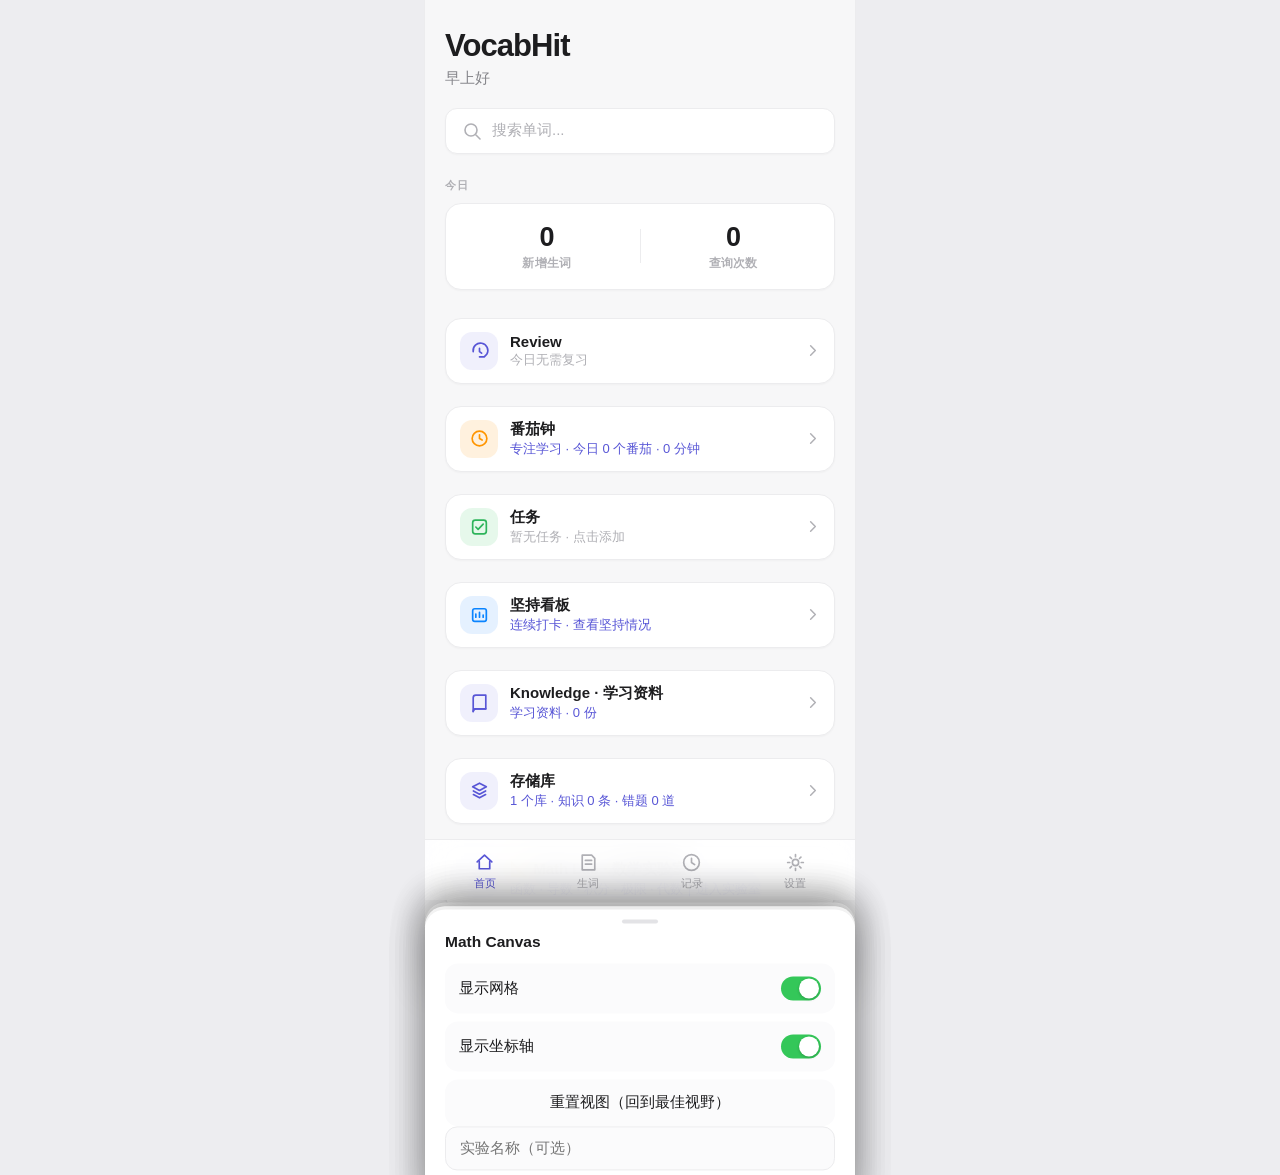
==== commit 3f258007: "推送 v0.9.12 源码更新到 GitHub 新增 / 修改： - 新增 audio/next.mp3 + assets/www 副本（拼写复习提示音） - 新增 Math Canvas 模块：js" ====
--- a/index.html
+++ b/index.html
@@ -5,8 +5,10 @@
   <meta name="viewport" content="width=device-width, initial-scale=1.0, maximum-scale=1.0, user-scalable=no, viewport-fit=cover" />
   <meta name="theme-color" content="#F7F7F8" />
   <title>VocabHit — 考研词汇查询</title>
-  <link rel="stylesheet" href="css/style.css?v=9" />
-  <link rel="stylesheet" href="css/knowledge.css?v=9" />
+  <link rel="stylesheet" href="css/style.css?v=11" />
+  <link rel="stylesheet" href="css/knowledge.css?v=11" />
+  <link rel="stylesheet" href="css/math-lab.css?v=3" />
+  <link rel="stylesheet" href="css/spaced-repetition.css?v=6" />
 </head>
 <body>
 
@@ -223,7 +225,7 @@
           <div class="settings-item">
             <div class="settings-item-label">
               <span>版本</span>
-              <span class="settings-item-value">0.8.17</span>
+              <span class="settings-item-value">1.0.2</span>
             </div>
           </div>
         </div>
@@ -389,7 +391,17 @@
 
   <script src="js/dict.js"></script>
   <script src="js/ecdict.js"></script>
-  <script src="js/app.js?v=13"></script>
-  <script src="js/knowledge.js?v=13"></script>
+  <script src="js/stats.js?v=1"></script>
+  <script src="js/app.js?v=17"></script>
+  <script src="js/knowledge.js?v=16"></script>
+  <script src="js/math-lab/mathEngine.js?v=2"></script>
+  <script src="js/math-lab/mathLabData.js?v=2"></script>
+  <script src="js/math-lab/mathLabConfig.js?v=2"></script>
+  <script src="js/math-lab/mathRenderer.js?v=2"></script>
+  <script src="js/math-lab/mathCanvas.js?v=3"></script>
+  <script src="js/math-lab/mathPresets.js?v=3"></script>
+  <script src="js/math-lab/mathLab.js?v=3"></script>
+  <script src="js/spaced-repetition/srData.js?v=5"></script>
+  <script src="js/spaced-repetition/srUI.js?v=6"></script>
 </body>
 </html>
--- a/css/style.css
+++ b/css/style.css
@@ -961,17 +961,31 @@
   flex-direction: column;
 }
 
-/* 屏幕切换动画：旧屏淡出 → 新屏淡入（轻微位移，节奏短促） */
+/* 屏幕切换动画：翻书换页（从左向右轻翻，约 280ms，轻微克制）
+   旧屏克隆为「翻出页」盖在新屏上，以左缘为轴向右轻旋揭走；新屏垫底旋入就位 */
 .rv-screen { flex: 1; min-height: 0; display: flex; flex-direction: column; }
-.rv-screen.rv-leave { animation: rvOut 0.12s ease both; }
-.rv-screen.rv-enter { animation: rvIn 0.3s cubic-bezier(0.32, 0.72, 0, 1) both; }
-@keyframes rvIn {
-  from { opacity: 0; transform: translateY(14px); }
-  to { opacity: 1; transform: translateY(0); }
-}
-@keyframes rvOut {
-  from { opacity: 1; transform: translateY(0); }
-  to { opacity: 0; transform: translateY(-8px); }
+
+/* 翻出页：不透明背景（与页面同色），避免翻起时透出下层新页；不响应交互 */
+.review-body > .rv-flip-out {
+  position: absolute;
+  inset: 0;
+  z-index: 2;
+  background: var(--bg);
+  transform-origin: left center;
+  backface-visibility: hidden;
+  pointer-events: none;
+  animation: rvFlipOut 0.28s cubic-bezier(0.42, 0.1, 0.25, 1) both;
+}
+@keyframes rvFlipOut {
+  from { transform: perspective(1200px) rotateY(0deg) translateX(0); opacity: 1; }
+  to { transform: perspective(1200px) rotateY(-16deg) translateX(9%); opacity: 0; }
+}
+
+/* 进入页：新屏从左侧轻微旋入就位（像翻开后露出的下一页） */
+.rv-screen.rv-flip-in { animation: rvFlipIn 0.28s cubic-bezier(0.25, 0.5, 0.2, 1) both; }
+@keyframes rvFlipIn {
+  from { opacity: 0; transform: perspective(1200px) rotateY(5deg) translateX(-2.5%); }
+  to { opacity: 1; transform: perspective(1200px) rotateY(0deg) translateX(0); }
 }
 
 /* ================================================================
@@ -1597,8 +1611,8 @@
 
 /* 动效偏好：关闭全部复习动画 */
 @media (prefers-reduced-motion: reduce) {
-  .rv-screen.rv-leave,
-  .rv-screen.rv-enter,
+  .review-body > .rv-flip-out,
+  .rv-screen.rv-flip-in,
   .rv-speaker.pop,
   .rv-detail-indicator,
   .rv-spell-result-word,
@@ -1903,6 +1917,80 @@
 .habit-stat b { font-size: 24px; font-weight: 700; color: var(--text); font-variant-numeric: tabular-nums; }
 .habit-stat span { font-size: 11.5px; color: var(--text-3); text-align: center; line-height: 1.35; }
 
+/* ---------- 坚持看板 · 学习统计（卡片 + 图表） ---------- */
+
+.stat-grid {
+  display: grid;
+  grid-template-columns: 1fr 1fr;
+  gap: 10px;
+}
+.stat-cell {
+  padding: 13px 14px 12px;
+  background: var(--surface);
+  border: 1px solid var(--hairline);
+  border-radius: var(--r-card);
+  box-shadow: var(--shadow-card);
+}
+.stat-label { font-size: 11.5px; font-weight: 600; letter-spacing: 0.02em; color: var(--text-3); }
+.stat-value {
+  margin-top: 5px;
+  display: flex;
+  align-items: baseline;
+  flex-wrap: wrap;
+  column-gap: 3px;
+}
+.stat-value b {
+  font-size: 23px;
+  font-weight: 700;
+  letter-spacing: -0.02em;
+  color: var(--text);
+  font-variant-numeric: tabular-nums;
+  line-height: 1.1;
+}
+.stat-value i { font-style: normal; font-size: 11.5px; color: var(--text-3); }
+.stat-value em { font-style: normal; font-size: 12px; color: var(--text-3); margin: 0 3px 0 4px; }
+
+.chart-legend { display: flex; align-items: center; gap: 12px; font-size: 11.5px; color: var(--text-2); }
+.chart-legend .lg { display: inline-flex; align-items: center; gap: 5px; }
+.chart-legend .sw { width: 10px; height: 10px; border-radius: 3px; flex: none; }
+.chart-legend .sw-vocab { background: #FF3B30; }
+html[data-theme="dark"] .chart-legend .sw-vocab { background: #FF453A; }
+.chart-legend .sw-entry { background: var(--accent); opacity: 0.9; }
+.chart-legend .ln { width: 15px; height: 0; border-top: 2.5px solid; flex: none; }
+.chart-legend .ln-cum { border-color: var(--accent); }
+.chart-legend .ln-daily { border-color: #FF9500; border-top-style: dashed; }
+html[data-theme="dark"] .chart-legend .ln-daily { border-color: #FF9F0A; }
+
+.chart-svg { display: block; width: 100%; height: auto; }
+.chart-svg text { font-family: inherit; }
+.chart-x { font-size: 9px; fill: var(--text-3); text-anchor: middle; }
+.chart-x.today { fill: var(--accent); font-weight: 700; }
+.chart-val { font-size: 8.5px; fill: var(--text-3); text-anchor: middle; font-variant-numeric: tabular-nums; }
+.chart-val.strong { fill: var(--accent); font-weight: 700; font-size: 9.5px; }
+.chart-val.daily { fill: #FF9500; font-weight: 700; font-size: 9.5px; }
+html[data-theme="dark"] .chart-val.daily { fill: #FF9F0A; }
+.chart-axis-label { font-size: 8.5px; fill: var(--text-3); font-variant-numeric: tabular-nums; }
+.chart-axis { stroke: var(--hairline-strong); stroke-width: 1; }
+.chart-grid { stroke: var(--hairline); stroke-width: 1; stroke-dasharray: none; }
+.bar-vocab { fill: #FF3B30; }
+html[data-theme="dark"] .bar-vocab { fill: #FF453A; }
+.bar-entry { fill: var(--accent); opacity: 0.88; }
+.line-cum { fill: none; stroke: var(--accent); stroke-width: 2; stroke-linejoin: round; stroke-linecap: round; }
+.line-daily { fill: none; stroke: #FF9500; stroke-width: 2; stroke-dasharray: 4 3.5; stroke-linejoin: round; stroke-linecap: round; }
+html[data-theme="dark"] .line-daily { stroke: #FF9F0A; }
+.chart-dot { stroke-width: 1.5; }
+.chart-dot.dot-cum { fill: var(--surface); stroke: var(--accent); }
+.chart-dot.dot-daily { fill: var(--surface); stroke: #FF9500; }
+html[data-theme="dark"] .chart-dot.dot-daily { stroke: #FF9F0A; }
+.chart-empty {
+  padding: 30px 16px;
+  text-align: center;
+  color: var(--text-3);
+  font-size: 13px;
+  border: 1px dashed var(--hairline-strong);
+  border-radius: var(--r-card);
+}
+
 .cal-week, .cal-grid {
   display: grid;
   grid-template-columns: repeat(7, 1fr);
--- a/css/knowledge.css
+++ b/css/knowledge.css
@@ -190,6 +190,12 @@
 }
 
 .kn-add-btn:active { transform: scale(0.95); opacity: 0.9; }
+
+/* 仅微调「新建存储库」「添加科目」「错题详情·编辑」三个按钮的垂直位置，
+   略微下移改善观感；不影响其他按钮（如阅读页「添加知识」），也不改布局与功能。 */
+#lib-add,
+#mis-add-subject,
+#misdet-edit { position: relative; top: 4px; }
 
 .rd-body { max-width: 620px; margin: 0 auto; }
 
@@ -842,3 +848,332 @@
   opacity: 0.35;
   pointer-events: none;
 }
+
+/* ---------- 命名弹窗（新建存储库 / 添加科目，复用 kn-catdel 遮罩） ---------- */
+
+#kn-namedlg-input {
+  width: 100%;
+  height: 42px;
+  padding: 0 12px;
+  margin-top: 6px;
+  border: 1px solid var(--hairline-strong);
+  border-radius: var(--r-field);
+  background: var(--surface-2);
+  font-size: 14.5px;
+  color: var(--text);
+}
+
+#kn-namedlg-input:focus { outline: none; border-color: var(--accent); }
+
+#kn-namedlg-cancel {
+  background: var(--surface-2);
+  color: var(--text-2);
+}
+
+#kn-namedlg-ok {
+  background: var(--accent);
+  color: #fff;
+}
+
+#kn-namedlg-ok:disabled {
+  opacity: 0.35;
+  pointer-events: none;
+}
+
+/* ---------- 存储库一级页面：库卡片（默认库 / 自定义库 / 我的错题 并列） ---------- */
+
+.lib-list {
+  display: flex;
+  flex-direction: column;
+  gap: 12px;
+  padding: 0 0 24px;
+}
+
+.lib-card {
+  display: flex;
+  align-items: center;
+  gap: 14px;
+  padding: 16px;
+  background: var(--surface);
+  border: 1px solid var(--hairline);
+  border-radius: 16px;
+  cursor: pointer;
+  transition: transform var(--t-fast) ease, border-color var(--t-fast) ease;
+  -webkit-user-select: none;
+  user-select: none;
+  -webkit-touch-callout: none;
+}
+
+.lib-card:active { transform: scale(0.985); border-color: var(--hairline-strong); }
+
+.lib-card-icon {
+  flex: none;
+  width: 42px;
+  height: 42px;
+  display: flex;
+  align-items: center;
+  justify-content: center;
+  border-radius: 12px;
+  background: var(--surface-2);
+  color: var(--accent);
+}
+
+.lib-card-icon svg { width: 20px; height: 20px; }
+
+.lib-card-main {
+  flex: 1;
+  min-width: 0;
+  display: flex;
+  flex-direction: column;
+  gap: 3px;
+}
+
+.lib-card-name {
+  font-size: 15.5px;
+  font-weight: 650;
+  color: var(--text);
+  overflow: hidden;
+  text-overflow: ellipsis;
+  white-space: nowrap;
+}
+
+.lib-card-sub { font-size: 12.5px; color: var(--text-3); }
+.lib-card .rp-arrow { flex: none; color: var(--text-3); }
+
+/* ---------- 我的错题：错题卡片列表 ---------- */
+
+.mis-list {
+  display: flex;
+  flex-direction: column;
+  gap: 12px;
+  padding: 0 0 24px;
+}
+
+.mis-card {
+  padding: 14px 16px;
+  background: var(--surface);
+  border: 1px solid var(--hairline);
+  border-radius: 16px;
+  cursor: pointer;
+  transition: transform var(--t-fast) ease, border-color var(--t-fast) ease;
+}
+
+.mis-card:active { transform: scale(0.985); border-color: var(--hairline-strong); }
+
+.mis-card-top { margin-bottom: 10px; }
+
+.mis-card-date {
+  font-size: 11.5px;
+  font-weight: 600;
+  letter-spacing: 0.06em;
+  color: var(--text-3);
+}
+
+.mis-card-title {
+  margin-top: 3px;
+  font-size: 15px;
+  font-weight: 620;
+  line-height: 1.5;
+  color: var(--text);
+  word-break: break-word;
+}
+
+.mis-card-row {
+  display: flex;
+  align-items: flex-start;
+  gap: 12px;
+  border-top: 1px solid var(--hairline);
+  padding-top: 10px;
+}
+
+.mis-card-thumb {
+  flex: none;
+  width: 56px;
+  height: 56px;
+  object-fit: cover;
+  border-radius: 10px;
+  border: 1px solid var(--hairline);
+  background: var(--surface-2);
+}
+
+.mis-card-reason {
+  flex: 1;
+  min-width: 0;
+  font-size: 13px;
+  line-height: 1.6;
+  color: var(--text-2);
+  word-break: break-word;
+}
+
+.mis-card-none { color: var(--text-3); }
+
+/* ---------- 错题详情页 ---------- */
+
+.misdet-body { padding: 4px 0 32px; }
+
+.misdet-meta {
+  font-size: 12.5px;
+  color: var(--text-3);
+  margin-bottom: 14px;
+}
+
+.misdet-img {
+  display: block;
+  width: 100%;
+  border-radius: 14px;
+  border: 1px solid var(--hairline);
+  background: var(--surface-2);
+  margin-bottom: 6px;
+}
+
+.misdet-label {
+  margin: 16px 0 6px;
+  font-size: 11.5px;
+  font-weight: 600;
+  letter-spacing: 0.07em;
+  color: var(--text-3);
+}
+
+.misdet-text {
+  font-size: 15px;
+  line-height: 1.7;
+  color: var(--text);
+  word-break: break-word;
+}
+
+.misdet-del {
+  margin-top: 26px;
+  padding: 9px 18px;
+  border-radius: 99px;
+  border: 1px solid var(--hairline-strong);
+  font-size: 13px;
+  font-weight: 600;
+  color: var(--text-3);
+  transition: all var(--t-fast) ease;
+}
+
+.misdet-del.confirm { color: #FF3B30; border-color: rgba(255, 59, 48, 0.4); background: rgba(255, 59, 48, 0.09); }
+
+/* ---------- 错题编辑面板：图片选择区 ---------- */
+
+.mis-img-row {
+  display: flex;
+  align-items: flex-start;
+  gap: 12px;
+}
+
+.mis-img-box {
+  flex: none;
+  width: 88px;
+  height: 88px;
+  border-radius: 12px;
+  overflow: hidden;
+  border: 1px solid var(--hairline-strong);
+  background: var(--surface-2);
+}
+
+.mis-img-box img { width: 100%; height: 100%; object-fit: cover; display: block; }
+
+.mis-img-btns {
+  flex: 1;
+  display: flex;
+  flex-direction: column;
+  gap: 8px;
+}
+
+.mis-img-btns .kn-pick-btn { width: 100%; }
+
+.mis-img-del { color: #FF3B30; border-color: rgba(255, 59, 48, 0.35); }
+
+/* ---------- 错题面板：长文展开输入 ----------
+   点输入框右下角「展开」进入全屏大面积编辑；内容与原输入框双向同步，
+   关闭不丢字；不改保存逻辑与数据结构。 */
+
+/* 输入框包装：为右下角「展开」按钮提供定位锚点 */
+.mis-ta-wrap { position: relative; }
+
+.mis-expand-btn {
+  position: absolute;
+  right: 7px;
+  bottom: 7px;
+  width: 26px;
+  height: 26px;
+  display: flex;
+  align-items: center;
+  justify-content: center;
+  border-radius: 7px;
+  background: var(--surface);
+  border: 1px solid var(--hairline);
+  color: var(--text-3);
+  opacity: 0.85;
+  transition: opacity var(--t-fast) ease, color var(--t-fast) ease;
+}
+
+.mis-expand-btn svg { width: 12px; height: 12px; }
+
+.mis-expand-btn:active { opacity: 1; color: var(--accent); }
+
+/* 全屏展开编辑层：尽可能占据可用空间；底部预留输入法高度 */
+.mis-expand-mask {
+  position: fixed;
+  inset: 0;
+  z-index: 3050; /* 高于错题面板(90)，与确认弹窗(3000)互不交叠 */
+  background: rgba(0, 0, 0, 0.45);
+  display: none;
+  padding: 14px 14px calc(14px + var(--ime));
+}
+
+.mis-expand-mask.open { display: block; animation: knExpandIn 0.18s ease; }
+
+@keyframes knExpandIn { from { opacity: 0; } to { opacity: 1; } }
+
+.mis-expand {
+  width: 100%;
+  height: 100%;
+  display: flex;
+  flex-direction: column;
+  background: var(--surface);
+  border-radius: 16px;
+  padding: 12px 14px calc(12px + var(--sab));
+  box-shadow: 0 18px 48px rgba(0, 0, 0, 0.28);
+}
+
+.mis-expand-head {
+  flex: none;
+  display: flex;
+  align-items: center;
+  justify-content: space-between;
+  padding-bottom: 10px;
+}
+
+.mis-expand-title { font-size: 15px; font-weight: 650; letter-spacing: -0.01em; }
+
+.mis-expand-done {
+  padding: 5px 14px;
+  border-radius: 99px;
+  background: var(--accent);
+  color: #fff;
+  font-size: 13px;
+  font-weight: 600;
+  transition: transform var(--t-fast) var(--ease), opacity var(--t-fast) ease;
+}
+
+.mis-expand-done:active { transform: scale(0.97); opacity: 0.9; }
+
+/* 大编辑区：flex 撑满剩余高度，长文一次看更多 */
+.mis-expand-ta {
+  flex: 1;
+  min-height: 0;
+  width: 100%;
+  border: 1px solid var(--hairline);
+  border-radius: var(--r-field);
+  background: var(--surface-2);
+  padding: 12px 14px;
+  font-size: 15px;
+  line-height: 1.7;
+  color: var(--text);
+  resize: none;
+}
+
+.mis-expand-ta:focus { outline: none; border-color: var(--accent); }
+.mis-expand-ta::placeholder { color: var(--text-3); }
--- a/css/math-lab.css
+++ b/css/math-lab.css
@@ -0,0 +1,598 @@
+/* ============================================================
+   Math Lab · 样式（遵循 style.css 设计变量，移动优先，暗色自动适配）
+   页面：math-lab 主页 / math-config 配置页 / math-canvas 画布页
+   ============================================================ */
+
+/* ================= 主页：分区与列表 ================= */
+
+.ml-sec-title {
+  margin: 26px 0 10px;
+  font-size: 13px;
+  font-weight: 600;
+  letter-spacing: 0.02em;
+  color: var(--text-2);
+}
+
+.ml-list {
+  display: flex;
+  flex-direction: column;
+  gap: 10px;
+}
+
+.ml-item {
+  display: flex;
+  align-items: center;
+  gap: 10px;
+  padding: 13px 14px;
+  background: var(--surface);
+  border: 1px solid var(--hairline);
+  border-radius: var(--r-card);
+  box-shadow: var(--shadow-card);
+  cursor: pointer;
+  transition: transform var(--t-fast) ease, background var(--t-fast) ease;
+}
+.ml-item:active { transform: scale(0.985); background: var(--surface-2); }
+
+.ml-item-main { flex: 1; min-width: 0; }
+
+.ml-item-title {
+  display: flex;
+  align-items: center;
+  gap: 6px;
+  font-size: 14.5px;
+  font-weight: 600;
+  color: var(--text);
+  overflow: hidden;
+  text-overflow: ellipsis;
+  white-space: nowrap;
+}
+
+.ml-item-tag {
+  flex: none;
+  padding: 1.5px 7px;
+  border-radius: 99px;
+  font-size: 10.5px;
+  font-weight: 550;
+  color: var(--accent);
+  background: var(--accent-soft);
+}
+.ml-item-tag-saved { color: #34C759; background: rgba(52, 199, 89, 0.12); }
+html[data-theme="dark"] .ml-item-tag-saved { color: #30D158; background: rgba(48, 209, 88, 0.16); }
+
+.ml-item-sub {
+  margin-top: 3px;
+  font-size: 12.5px;
+  color: var(--text-2);
+  overflow: hidden;
+  text-overflow: ellipsis;
+  white-space: nowrap;
+}
+
+.ml-item-time {
+  flex: none;
+  font-size: 11.5px;
+  color: var(--text-3);
+}
+
+.ml-item-more {
+  flex: none;
+  width: 32px;
+  height: 32px;
+  border-radius: 10px;
+  color: var(--text-3);
+  font-size: 17px;
+  font-weight: 600;
+  line-height: 1;
+  transition: background var(--t-fast) ease, color var(--t-fast) ease;
+}
+.ml-item-more:active { background: var(--accent-soft); color: var(--accent); }
+
+.ml-empty {
+  padding: 26px 16px;
+  text-align: center;
+  color: var(--text-2);
+  font-size: 13.5px;
+  border: 1px dashed var(--hairline-strong);
+  border-radius: var(--r-card);
+}
+.ml-empty-sub { margin-top: 6px; font-size: 12px; color: var(--text-3); }
+
+/* ================= 配置页：类型 chips ================= */
+
+.ml-type-chips {
+  display: flex;
+  gap: 8px;
+  overflow-x: auto;
+  padding: 2px 0 6px;
+  margin-bottom: 10px;
+  -webkit-overflow-scrolling: touch;
+  scrollbar-width: none;
+}
+.ml-type-chips::-webkit-scrollbar { display: none; }
+
+.ml-chip {
+  flex: none;
+  padding: 8px 16px;
+  border-radius: 99px;
+  border: 1px solid var(--hairline);
+  background: var(--surface);
+  color: var(--text-2);
+  font-size: 13.5px;
+  font-weight: 550;
+  transition: all var(--t-fast) ease;
+}
+.ml-chip.on {
+  background: var(--accent);
+  border-color: var(--accent);
+  color: #fff;
+}
+
+.ml-type-hint {
+  margin: 4px 0 14px;
+  font-size: 12.5px;
+  line-height: 1.55;
+  color: var(--text-3);
+}
+
+/* ================= 配置页：表单 ================= */
+
+.ml-field { margin-bottom: 14px; }
+
+.ml-field-label {
+  margin-bottom: 7px;
+  font-size: 12.5px;
+  font-weight: 600;
+  color: var(--text-2);
+}
+.ml-field-label-gap { margin-top: 18px; }
+.ml-req { margin-left: 3px; color: #FF3B30; }
+
+.ml-input {
+  width: 100%;
+  height: 46px;
+  padding: 0 14px;
+  border-radius: var(--r-field);
+  border: 1px solid var(--hairline);
+  background: var(--surface);
+  color: var(--text);
+  font-size: 15px;
+  outline: none;
+  transition: border-color var(--t-fast) ease, box-shadow var(--t-fast) ease;
+}
+.ml-input:focus {
+  border-color: var(--accent);
+  box-shadow: 0 0 0 3px var(--accent-soft);
+}
+
+.ml-input-expr {
+  font-family: "SF Mono", ui-monospace, Menlo, Consolas, monospace;
+  font-size: 14.5px;
+  letter-spacing: 0.01em;
+}
+
+/* 公式即时校验反馈 */
+.ml-parse { margin: 7px 0 0; font-size: 12.5px; }
+.ml-parse-ok { color: #34C759; }
+html[data-theme="dark"] .ml-parse-ok { color: #30D158; }
+.ml-parse-err { color: #FF3B30; }
+html[data-theme="dark"] .ml-parse-err { color: #FF453A; }
+
+/* 定义域双输入 */
+.ml-domain-row {
+  display: flex;
+  align-items: center;
+  gap: 10px;
+}
+.ml-domain-sep { color: var(--text-3); font-size: 14px; }
+
+/* 开关（iOS 风格，与 app 设计语言一致） */
+.ml-field-toggle { display: flex; flex-direction: column; gap: 10px; }
+
+.ml-switch {
+  display: flex;
+  align-items: center;
+  gap: 10px;
+  cursor: pointer;
+  user-select: none;
+  -webkit-user-select: none;
+}
+.ml-switch input { position: absolute; opacity: 0; pointer-events: none; }
+
+.ml-switch-track {
+  flex: none;
+  width: 42px;
+  height: 25px;
+  border-radius: 99px;
+  background: var(--hairline-strong);
+  transition: background var(--t-med) var(--ease);
+  position: relative;
+}
+.ml-switch-knob {
+  position: absolute;
+  top: 2.5px;
+  left: 2.5px;
+  width: 20px;
+  height: 20px;
+  border-radius: 50%;
+  background: #fff;
+  box-shadow: 0 1px 3px rgba(0, 0, 0, 0.22);
+  transition: transform var(--t-med) var(--ease);
+}
+.ml-switch input:checked + .ml-switch-track { background: #34C759; }
+.ml-switch input:checked + .ml-switch-track .ml-switch-knob { transform: translateX(17px); }
+
+.ml-switch-label { font-size: 14px; color: var(--text); }
+
+/* 分段选择 */
+.ml-seg {
+  display: flex;
+  gap: 6px;
+  padding: 3px;
+  border-radius: var(--r-field);
+  background: var(--surface-2);
+  border: 1px solid var(--hairline);
+}
+.ml-seg-btn {
+  flex: 1;
+  height: 36px;
+  border-radius: calc(var(--r-field) - 3px);
+  font-size: 13px;
+  font-weight: 550;
+  color: var(--text-2);
+  transition: all var(--t-fast) ease;
+}
+.ml-seg-btn.on {
+  background: var(--surface);
+  color: var(--text);
+  box-shadow: 0 1px 3px rgba(0, 0, 0, 0.08);
+}
+
+/* 次要按钮 */
+.ml-ghost-btn {
+  width: 100%;
+  height: 44px;
+  margin-top: 10px;
+  border-radius: var(--r-btn);
+  border: 1px solid var(--hairline-strong);
+  background: var(--surface);
+  color: var(--text-2);
+  font-size: 14px;
+  font-weight: 550;
+  transition: transform var(--t-fast) ease, background var(--t-fast) ease;
+}
+.ml-ghost-btn:active { transform: scale(0.98); background: var(--surface-2); }
+
+/* ================= Math Canvas 沉浸页（全屏画布 · 极简交互） ================= */
+
+/* 沉浸模式：隐藏底部 tabbar（同 review-active 模式）；
+   顶部安全区 padding 一并清除 —— 画布从屏幕物理顶端开始绘制，杜绝顶部白边
+   （状态栏安全区由悬浮条自身的 top: calc(安全区 + 间隙) 保证，画布铺满但控件不遮挡） */
+body.ml-canvas-active .tabbar { display: none; }
+body.ml-canvas-active .app { padding-bottom: 0 !important; padding-top: 0 !important; }
+
+/* 整个屏幕 = 数学画布（真全屏：100dvh，不再扣除 --sat） */
+#page-math-canvas.active {
+  display: block;
+  height: 100dvh;
+  padding: 0;
+  overflow: hidden;
+}
+
+.ml-cv-wrap {
+  position: relative;
+  width: 100%;
+  height: 100%;
+  background: var(--surface);
+  overflow: hidden;
+  animation: mlCvIn var(--t-med) var(--ease);
+}
+@keyframes mlCvIn {
+  from { opacity: 0; transform: scale(0.985); }
+  to { opacity: 1; transform: scale(1); }
+}
+#ml-canvas { display: block; width: 100%; height: 100%; touch-action: none; }
+
+/* ---------- 浮动顶栏：返回 | 公式 | ⋯（毛玻璃轻量）
+   top = 安全区 + 3px 间隙：不遮挡状态栏的前提下尽量上移，顶部更紧凑 ---------- */
+.ml-cv-topbar {
+  position: absolute;
+  top: calc(3px + var(--sat));
+  left: 10px;
+  right: 10px;
+  z-index: 5;
+  display: flex;
+  align-items: center;
+  gap: 8px;
+  padding: 5px;
+  border-radius: 99px;
+  background: color-mix(in srgb, var(--surface) 78%, transparent);
+  backdrop-filter: saturate(1.4) blur(14px);
+  -webkit-backdrop-filter: saturate(1.4) blur(14px);
+  border: 1px solid var(--hairline);
+  box-shadow: 0 1px 10px rgba(0, 0, 0, 0.05);
+}
+html[data-theme="dark"] .ml-cv-topbar { box-shadow: 0 1px 10px rgba(0, 0, 0, 0.25); }
+
+.ml-cv-btn {
+  flex: none;
+  display: flex;
+  align-items: center;
+  justify-content: center;
+  width: 36px;
+  height: 36px;
+  border-radius: 50%;
+  color: var(--text);
+  font-size: 19px;
+  font-weight: 700;
+  line-height: 1;
+  transition: background var(--t-fast) ease, transform var(--t-fast) ease;
+}
+.ml-cv-btn:active { transform: scale(0.9); background: var(--surface-2); }
+.ml-cv-btn .icon { width: 17px; height: 17px; }
+
+/* 顶栏中间：当前公式（即页面标题） */
+.ml-cv-title {
+  flex: 1;
+  min-width: 0;
+  font-size: 14.5px;
+  font-weight: 650;
+  font-family: "SF Mono", ui-monospace, Menlo, Consolas, monospace;
+  letter-spacing: 0.01em;
+  color: var(--text);
+  text-align: center;
+  overflow: hidden;
+  text-overflow: ellipsis;
+  white-space: nowrap;
+}
+
+/* ---------- 坐标读数（顶栏下方右侧，随顶栏上移同步 -5px） ---------- */
+.ml-cv-coord {
+  position: absolute;
+  top: calc(55px + var(--sat));
+  right: 12px;
+  z-index: 4;
+  padding: 5px 11px;
+  border-radius: 99px;
+  background: color-mix(in srgb, var(--surface) 82%, transparent);
+  backdrop-filter: saturate(1.4) blur(10px);
+  -webkit-backdrop-filter: saturate(1.4) blur(10px);
+  border: 1px solid var(--hairline);
+  font-family: "SF Mono", ui-monospace, Menlo, Consolas, monospace;
+  font-size: 12px;
+  color: var(--accent);
+  pointer-events: none;
+}
+
+/* ---------- 底部信息条（积分值 / 切线斜率 / 极限结果等） ---------- */
+.ml-cv-info {
+  position: absolute;
+  left: 12px;
+  right: 12px;
+  bottom: calc(12px + var(--sab));
+  z-index: 4;
+  padding: 8px 13px;
+  border-radius: 13px;
+  background: color-mix(in srgb, var(--surface) 86%, transparent);
+  backdrop-filter: saturate(1.4) blur(10px);
+  -webkit-backdrop-filter: saturate(1.4) blur(10px);
+  border: 1px solid var(--hairline);
+  font-size: 12px;
+  line-height: 1.6;
+  color: var(--text-2);
+  pointer-events: none;
+}
+.ml-cv-info p { overflow: hidden; text-overflow: ellipsis; white-space: nowrap; }
+.ml-cv-info p:not(:first-child) { margin-top: 1px; }
+
+/* ---------- 手势提示（首次进入，交互即隐） ---------- */
+.ml-cv-hint {
+  position: absolute;
+  left: 50%;
+  bottom: 27%;
+  transform: translateX(-50%) translateY(6px);
+  z-index: 4;
+  padding: 7px 16px;
+  border-radius: 99px;
+  background: color-mix(in srgb, var(--surface) 88%, transparent);
+  backdrop-filter: saturate(1.4) blur(10px);
+  -webkit-backdrop-filter: saturate(1.4) blur(10px);
+  border: 1px solid var(--hairline);
+  font-size: 12.5px;
+  font-weight: 550;
+  color: var(--text-2);
+  white-space: nowrap;
+  pointer-events: none;
+  opacity: 0;
+  transition: opacity var(--t-med) var(--ease), transform var(--t-med) var(--ease);
+}
+.ml-cv-hint.show {
+  opacity: 1;
+  transform: translateX(-50%) translateY(0);
+}
+
+/* ================= Bottom Sheet（预设操作 / Canvas 菜单） ================= */
+
+/* 菜单开关行（网格 / 坐标轴显隐） */
+.ml-menu-toggle-row {
+  display: flex;
+  align-items: center;
+  justify-content: space-between;
+  width: calc(100% - 40px);
+  margin: 0 20px;
+  padding: 13px 14px;
+  border-radius: 13px;
+  background: var(--surface-2);
+  cursor: pointer;
+  transition: background var(--t-fast) ease;
+}
+.ml-menu-toggle-row:active { background: var(--surface); }
+.ml-menu-toggle-row + .ml-menu-toggle-row { margin-top: 8px; }
+
+.ml-menu-toggle-label {
+  font-size: 14.5px;
+  font-weight: 550;
+  color: var(--text);
+}
+
+/* 迷你开关（iOS 风格） */
+.ml-menu-mini-sw {
+  flex: none;
+  width: 40px;
+  height: 24px;
+  border-radius: 99px;
+  background: var(--hairline-strong);
+  position: relative;
+  transition: background var(--t-med) var(--ease);
+}
+.ml-menu-mini-sw::after {
+  content: "";
+  position: absolute;
+  top: 2px;
+  left: 2px;
+  width: 20px;
+  height: 20px;
+  border-radius: 50%;
+  background: #fff;
+  box-shadow: 0 1px 3px rgba(0, 0, 0, 0.22);
+  transition: transform var(--t-med) var(--ease);
+}
+.ml-menu-mini-sw.on { background: #34C759; }
+.ml-menu-mini-sw.on::after { transform: translateX(16px); }
+
+.ml-menu-sheet .ml-psheet-btn { margin-top: 8px; }
+
+.ml-psheet-title {
+  padding: 6px 20px 12px;
+  font-size: 15.5px;
+  font-weight: 650;
+  color: var(--text);
+}
+
+.ml-psheet-btn {
+  display: block;
+  width: calc(100% - 40px);
+  margin: 0 20px;
+  padding: 14px 0;
+  border-radius: 13px;
+  text-align: center;
+  font-size: 14.5px;
+  font-weight: 550;
+  color: var(--text);
+  background: var(--surface-2);
+  transition: background var(--t-fast) ease, transform var(--t-fast) ease;
+}
+.ml-psheet-btn:active { transform: scale(0.98); }
+.ml-psheet-btn + .ml-psheet-btn { margin-top: 8px; }
+.ml-psheet-btn:last-child { margin-bottom: 16px; }
+.ml-psheet-danger { color: #FF3B30; }
+html[data-theme="dark"] .ml-psheet-danger { color: #FF453A; }
+.ml-psheet-cancel { color: var(--text-2); }
+
+.ml-menu-name-row { padding: 0 20px 4px; }
+.ml-menu-name-row input {
+  width: 100%;
+  height: 44px;
+  padding: 0 14px;
+  border-radius: var(--r-field);
+  border: 1px solid var(--hairline);
+  background: var(--surface-2);
+  color: var(--text);
+  font-size: 14.5px;
+  outline: none;
+}
+.ml-menu-name-row input:focus { border-color: var(--accent); }
+
+/* ================= 居中对话框（命名 / 删除确认） ================= */
+
+.ml-dlg-mask {
+  position: fixed;
+  inset: 0;
+  z-index: 120;
+  display: flex;
+  align-items: center;
+  justify-content: center;
+  padding: 32px;
+  background: var(--overlay);
+  backdrop-filter: var(--scrim-blur);
+  -webkit-backdrop-filter: var(--scrim-blur);
+  animation: mlFadeIn var(--t-fast) ease;
+}
+
+@keyframes mlFadeIn {
+  from { opacity: 0; }
+  to { opacity: 1; }
+}
+
+.ml-dlg {
+  width: 100%;
+  max-width: 320px;
+  padding: 22px 20px 16px;
+  border-radius: 18px;
+  background: var(--surface);
+  box-shadow: var(--shadow-float);
+  animation: mlDlgIn var(--t-med) var(--ease);
+}
+
+@keyframes mlDlgIn {
+  from { opacity: 0; transform: scale(0.94); }
+  to { opacity: 1; transform: scale(1); }
+}
+
+.ml-dlg-title {
+  font-size: 16px;
+  font-weight: 650;
+  color: var(--text);
+  text-align: center;
+}
+.ml-dlg-text {
+  margin-top: 8px;
+  font-size: 13px;
+  line-height: 1.5;
+  color: var(--text-2);
+  text-align: center;
+}
+.ml-dlg-input {
+  width: 100%;
+  height: 44px;
+  margin-top: 16px;
+  padding: 0 14px;
+  border-radius: var(--r-field);
+  border: 1px solid var(--hairline);
+  background: var(--surface-2);
+  color: var(--text);
+  font-size: 15px;
+  outline: none;
+}
+.ml-dlg-input:focus { border-color: var(--accent); }
+
+.ml-dlg-btns {
+  display: flex;
+  gap: 10px;
+  margin-top: 16px;
+}
+.ml-dlg-btn {
+  flex: 1;
+  height: 42px;
+  border-radius: var(--r-btn);
+  font-size: 14.5px;
+  font-weight: 600;
+  background: var(--surface-2);
+  color: var(--text-2);
+  transition: transform var(--t-fast) ease;
+}
+.ml-dlg-btn:active { transform: scale(0.97); }
+.ml-dlg-ok { background: var(--accent); color: #fff; }
+.ml-dlg-ok:disabled { opacity: 0.45; }
+.ml-dlg-danger { background: #FF3B30; color: #fff; }
+html[data-theme="dark"] .ml-dlg-danger { background: #FF453A; }
+
+/* ================= 桌面适配（鼠标悬停态） ================= */
+
+@media (hover: hover) {
+  .ml-item:hover { background: var(--surface-2); }
+  .ml-item-more:hover { background: var(--accent-soft); color: var(--accent); }
+  .ml-chip:hover { border-color: var(--accent); color: var(--accent); }
+  .ml-chip.on:hover { border-color: var(--accent); color: #fff; }
+  .ml-cv-btn:hover { background: var(--surface-2); }
+  .ml-menu-toggle-row:hover { background: var(--surface); }
+}
--- a/css/spaced-repetition.css
+++ b/css/spaced-repetition.css
@@ -0,0 +1,802 @@
+/* ============================================================
+   Spaced Repetition · 自适应间隔算法 · 样式 v2
+   （遵循 style.css 设计变量；圆圈勾选复用 .task-check）
+   ============================================================ */
+
+/* ---------- 通用 ---------- */
+
+.sr-sec-title {
+  margin: 24px 0 10px;
+  font-size: 13px;
+  font-weight: 600;
+  letter-spacing: 0.02em;
+  color: var(--text-2);
+}
+
+/* 库页 Segmented（已在队列 / 未在队列 同页切换，复用全局 .segmented/.seg-btn） */
+.sr-lib-seg { margin-top: 2px; }
+/* 副标题与切换控件保持呼吸间距（.page-subtitle 默认负上边距会贴住上方控件） */
+#sr-lib-subtitle { margin-top: 10px; margin-bottom: 12px; }
+/* 空库/全部入队时：去掉列表为浮条预留的底部 padding，让空状态框贴近切换控件 */
+.sr-pick-list:empty { padding-bottom: 0; }
+
+.sr-empty {
+  padding: 26px 16px;
+  text-align: center;
+  color: var(--text-2);
+  font-size: 13.5px;
+  border: 1px dashed var(--hairline-strong);
+  border-radius: var(--r-card);
+}
+.sr-empty-sub { margin-top: 6px; font-size: 12px; color: var(--text-3); }
+
+/* 通用行（复习队列/库列表入口） */
+.sr-row-list { display: flex; flex-direction: column; gap: 10px; margin-top: 10px; }
+.sr-row {
+  display: flex;
+  align-items: center;
+  gap: 10px;
+  width: 100%;
+  padding: 13px 14px;
+  background: var(--surface);
+  border: 1px solid var(--hairline);
+  border-radius: var(--r-card);
+  box-shadow: var(--shadow-card);
+  text-align: left;
+  cursor: pointer;
+  transition: transform var(--t-fast) ease, background var(--t-fast) ease;
+}
+.sr-row:active { transform: scale(0.985); background: var(--surface-2); }
+.sr-row-main { flex: 1; min-width: 0; }
+.sr-row-title {
+  display: flex;
+  align-items: center;
+  gap: 6px;
+  font-size: 14.5px;
+  font-weight: 600;
+  color: var(--text);
+  overflow: hidden;
+  text-overflow: ellipsis;
+  white-space: nowrap;
+}
+.sr-row-sub {
+  margin-top: 3px;
+  font-size: 12.5px;
+  color: var(--text-3);
+  overflow: hidden;
+  text-overflow: ellipsis;
+  white-space: nowrap;
+}
+.sr-row .icon-s { flex: none; color: var(--text-3); }
+
+.sr-badge {
+  flex: none;
+  padding: 1.5px 7px;
+  border-radius: 99px;
+  font-size: 10.5px;
+  font-weight: 550;
+  color: var(--accent);
+  background: var(--accent-soft);
+}
+
+/* ---------- 生词复习计划 ---------- */
+
+.sr-vocab-list { display: flex; flex-direction: column; gap: 8px; }
+.sr-vocab-row {
+  display: flex;
+  align-items: center;
+  justify-content: space-between;
+  gap: 10px;
+  padding: 13px 14px;
+  background: var(--surface);
+  border: 1px solid var(--hairline);
+  border-radius: var(--r-card);
+  box-shadow: var(--shadow-card);
+  cursor: pointer;
+  transition: transform var(--t-fast) ease, background var(--t-fast) ease;
+  animation: srRowIn var(--t-med) var(--ease) both;
+}
+.sr-vocab-row:active { transform: scale(0.985); background: var(--surface-2); }
+.sr-vocab-word {
+  font-size: 15px;
+  font-weight: 600;
+  letter-spacing: -0.01em;
+  color: var(--text);
+  overflow: hidden;
+  text-overflow: ellipsis;
+  white-space: nowrap;
+}
+.sr-vocab-time { flex: none; font-size: 12.5px; color: var(--text-2); font-variant-numeric: tabular-nums; }
+.sr-vocab-time.due { color: #FF3B30; font-weight: 600; }
+html[data-theme="dark"] .sr-vocab-time.due { color: #FF453A; }
+
+@keyframes srRowIn {
+  from { opacity: 0; transform: translateY(6px); }
+  to { opacity: 1; transform: translateY(0); }
+}
+@media (prefers-reduced-motion: reduce) {
+  .sr-vocab-row, .sr-pick-row, .sr-inq-row { animation: none; }
+}
+
+/* ---------- 库页：已在队列 / 未在队列（同页 Segmented 切换） ---------- */
+
+/* 本页用纯淡入替代全局 pageIn：pageIn 的 translateY(transform) 会把 fixed 子元素
+   （操作浮条）的定位基准改为页面自身，动画结束瞬间又跳回视口定位 —— 即
+   「先正常显示 → 闪到最底部被 Tab 栏遮挡」的闪动根源。纯 opacity 不产生定位基准变化。
+   列表底部预留：.sr-pick-list padding-bottom(90px) + 页 padding(24px) + .app 为 Tab 栏
+   预留(72px+--sab) = 186px+--sab > 浮条顶部(84px+--sab+高约61px)，末条不会被遮挡。 */
+#page-sr-lib { animation: srLibFade var(--t-med) var(--ease); }
+@keyframes srLibFade { from { opacity: 0; } to { opacity: 1; } }
+
+/* 已在队列：内容 + 考察方式 + 阶段 + 下次复习时间（点击改考察方式） */
+.sr-inq-list { display: flex; flex-direction: column; gap: 8px; }
+.sr-inq-row {
+  display: flex;
+  align-items: center;
+  gap: 10px;
+  padding: 12px 14px;
+  background: var(--surface);
+  border: 1px solid var(--hairline);
+  border-radius: var(--r-card);
+  box-shadow: var(--shadow-card);
+  cursor: pointer;
+  animation: srRowIn var(--t-med) var(--ease) both;
+  transition: transform var(--t-fast) ease, background var(--t-fast) ease;
+}
+.sr-inq-row:active { transform: scale(0.985); background: var(--surface-2); }
+.sr-inq-row.due { border-color: rgba(255, 59, 48, 0.35); }
+.sr-inq-main { flex: 1; min-width: 0; }
+.sr-inq-content {
+  font-size: 14px;
+  font-weight: 550;
+  color: var(--text);
+  line-height: 1.45;
+  display: -webkit-box;
+  -webkit-line-clamp: 2;
+  -webkit-box-orient: vertical;
+  overflow: hidden;
+}
+.sr-inq-meta {
+  display: flex;
+  align-items: center;
+  gap: 6px;
+  flex-wrap: wrap;
+  margin-top: 4px;
+  font-size: 12px;
+  color: var(--text-3);
+}
+.sr-inq-side { flex: none; display: flex; flex-direction: column; align-items: flex-end; }
+
+.sr-select-all {
+  margin: 12px 2px 8px;
+  padding: 0;
+  background: none;
+  border: none;
+  font-size: 13px;
+  font-weight: 550;
+  color: var(--accent);
+  cursor: pointer;
+}
+.sr-select-all[hidden] { display: none; }
+
+/* 未在队列批量选择 */
+.sr-pick-list { display: flex; flex-direction: column; gap: 8px; padding-bottom: 90px; }
+.sr-pick-row {
+  display: flex;
+  align-items: center;
+  gap: 12px;
+  padding: 12px 14px;
+  background: var(--surface);
+  border: 1px solid var(--hairline);
+  border-radius: var(--r-card);
+  box-shadow: var(--shadow-card);
+  cursor: pointer;
+  transition: transform var(--t-fast) ease, background var(--t-fast) ease, border-color var(--t-fast) ease;
+  animation: srRowIn var(--t-med) var(--ease) both;
+}
+.sr-pick-row:active { transform: scale(0.985); background: var(--surface-2); }
+.sr-pick-row.on { border-color: var(--accent); }
+.sr-pick-row .task-check { flex: none; }
+.sr-pick-main { flex: 1; min-width: 0; }
+.sr-pick-content {
+  font-size: 14px;
+  font-weight: 550;
+  color: var(--text);
+  line-height: 1.45;
+  display: -webkit-box;
+  -webkit-line-clamp: 2;
+  -webkit-box-orient: vertical;
+  overflow: hidden;
+}
+.sr-pick-meta { margin-top: 3px; font-size: 12px; color: var(--text-3); }
+
+/* 底部批量操作浮条：固定于底部 Tab 栏正上方（Tab 栏高约 60px+安全区，.app 已为其预留 72px+--sab） */
+.sr-pick-bar {
+  position: fixed;
+  left: 50%;
+  transform: translateX(-50%);
+  width: calc(min(430px, 100vw) - 28px); /* 桌面端同 .tabbar 收进 430px 取景框 */
+  bottom: calc(84px + var(--sab, 0px)); /* Tab 栏上方留 24px：不重叠、不被遮挡 */
+  z-index: 71; /* 高于 tabbar(70)（tabbar 在 DOM 更靠后，同层级会反盖）；低于 sheet(90)/toast(100) */
+  display: flex;
+  align-items: center;
+  justify-content: space-between;
+  gap: 12px;
+  padding: 11px 12px 11px 16px;
+  border-radius: 18px;
+  background: color-mix(in srgb, var(--surface) 92%, transparent);
+  backdrop-filter: saturate(1.4) blur(16px);
+  -webkit-backdrop-filter: saturate(1.4) blur(16px);
+  border: 1px solid var(--hairline);
+  box-shadow: 0 6px 24px rgba(0, 0, 0, 0.12);
+  animation: srBarIn var(--t-med) var(--ease);
+}
+/* display:flex 会压过浏览器默认的 [hidden]{display:none}，必须显式恢复：未选中（0 条）时隐藏 */
+.sr-pick-bar[hidden] { display: none; }
+@keyframes srBarIn {
+  from { opacity: 0; transform: translateX(-50%) translateY(10px); }
+  to { opacity: 1; transform: translateX(-50%) translateY(0); }
+}
+.sr-pick-count { font-size: 13px; font-weight: 600; color: var(--text); }
+.sr-pick-add {
+  flex: none;
+  padding: 9px 20px;
+  border-radius: 99px;
+  background: var(--accent);
+  color: #fff;
+  font-size: 13.5px;
+  font-weight: 600;
+  cursor: pointer;
+  transition: transform var(--t-fast) ease, opacity var(--t-fast) ease;
+}
+.sr-pick-add:active { transform: scale(0.95); opacity: 0.85; }
+
+/* ---------- 考察方式配置页 ---------- */
+
+.sr-exam-step {
+  position: absolute;
+  right: 0;
+  top: 50%;
+  transform: translateY(-50%);
+  font-size: 12.5px;
+  font-weight: 650;
+  color: var(--text-3);
+  font-variant-numeric: tabular-nums;
+}
+
+.sr-exam-card {
+  padding: 14px 16px;
+  background: var(--surface);
+  border: 1px solid var(--hairline);
+  border-radius: var(--r-card);
+  box-shadow: var(--shadow-card);
+}
+.sr-exam-card .sr-rv-tag { margin-bottom: 8px; }
+.sr-exam-preview {
+  font-size: 15px;
+  font-weight: 550;
+  color: var(--text);
+  line-height: 1.7;
+  word-break: break-word;
+  white-space: pre-wrap;
+}
+
+/* 考察方式页完整知识展示：原文之下的中文解释 / 上下文（复用复习卡片 sr-rv-explain / sr-rv-context） */
+.sr-exam-x-label {
+  margin: 10px 0 3px;
+  font-size: 11.5px;
+  font-weight: 700;
+  letter-spacing: 0.04em;
+  color: var(--text-3);
+}
+.sr-exam-card .sr-rv-explain { margin-top: 0; }
+
+.sr-exam-types {
+  display: flex;
+  gap: 8px;
+  margin: 14px 0 4px;
+}
+.sr-exam-type {
+  flex: 1;
+  height: 44px;
+  border-radius: 14px;
+  border: 1px solid var(--hairline);
+  background: var(--surface);
+  color: var(--text-2);
+  font-size: 14.5px;
+  font-weight: 600;
+  cursor: pointer;
+  transition: background var(--t-fast) ease, color var(--t-fast) ease, border-color var(--t-fast) ease;
+}
+.sr-exam-type:active { transform: scale(0.97); }
+.sr-exam-type.on {
+  background: var(--accent-soft);
+  border-color: var(--accent);
+  color: var(--accent);
+}
+
+.sr-field-label { margin: 14px 2px 7px; font-size: 12.5px; font-weight: 600; color: var(--text-2); }
+.sr-input {
+  width: 100%;
+  height: 44px;
+  padding: 0 13px;
+  border-radius: var(--r-field);
+  border: 1px solid var(--hairline);
+  background: var(--surface-2);
+  color: var(--text);
+  font-size: 14.5px;
+  outline: none;
+  box-sizing: border-box;
+  transition: border-color var(--t-fast) ease, box-shadow var(--t-fast) ease;
+}
+.sr-input:focus { border-color: var(--accent); box-shadow: 0 0 0 3px var(--accent-soft); }
+.sr-textarea {
+  width: 100%;
+  padding: 11px 13px;
+  border-radius: var(--r-field);
+  border: 1px solid var(--hairline);
+  background: var(--surface-2);
+  color: var(--text);
+  font-size: 14.5px;
+  line-height: 1.6;
+  font-family: inherit;
+  outline: none;
+  box-sizing: border-box;
+  resize: vertical;
+  transition: border-color var(--t-fast) ease, box-shadow var(--t-fast) ease;
+}
+.sr-textarea:focus { border-color: var(--accent); box-shadow: 0 0 0 3px var(--accent-soft); }
+
+.sr-exam-tip { margin: 10px 2px 0; font-size: 11.5px; color: var(--text-3); line-height: 1.6; }
+.sr-exam-tip-top { margin: 14px 2px 8px; }
+
+/* 挖空选区原文：可原生选择（同荧光笔阅读区） */
+.sr-exam-src {
+  margin-top: 8px;
+  padding: 14px 16px;
+  background: var(--surface);
+  border: 1px solid var(--hairline);
+  border-radius: var(--r-card);
+  font-size: 15.5px;
+  font-weight: 550;
+  color: var(--text);
+  line-height: 1.9;
+  word-break: break-word;
+  white-space: pre-wrap;
+  user-select: text;
+  -webkit-user-select: text;
+}
+
+.sr-exam-blanks {
+  display: flex;
+  flex-wrap: wrap;
+  gap: 8px;
+  margin-top: 10px;
+}
+.sr-exam-blank-empty { font-size: 12px; color: var(--text-3); }
+.sr-blank-chip {
+  display: inline-flex;
+  align-items: center;
+  gap: 6px;
+  max-width: 100%;
+  padding: 5px 8px 5px 10px;
+  border-radius: 99px;
+  background: var(--accent-soft);
+  color: var(--text);
+  font-size: 12.5px;
+  font-weight: 550;
+}
+.sr-blank-chip i {
+  flex: none;
+  font-style: normal;
+  font-weight: 700;
+  color: var(--accent);
+  font-size: 11px;
+}
+.sr-blank-chip span,
+.sr-blank-chip { overflow: hidden; text-overflow: ellipsis; white-space: nowrap; }
+.sr-blank-chip button {
+  flex: none;
+  width: 18px;
+  height: 18px;
+  border: none;
+  border-radius: 50%;
+  background: rgba(0, 0, 0, 0.08);
+  color: var(--text-2);
+  font-size: 13px;
+  line-height: 1;
+  cursor: pointer;
+}
+.sr-blank-chip button:active { background: var(--accent); color: #fff; }
+html[data-theme="dark"] .sr-blank-chip button { background: rgba(255, 255, 255, 0.12); }
+
+.sr-exam-foot {
+  display: flex;
+  gap: 10px;
+  margin-top: 18px;
+}
+.sr-exam-foot button {
+  height: 46px;
+  border-radius: var(--r-field);
+  font-size: 14.5px;
+  font-weight: 600;
+  cursor: pointer;
+  transition: transform var(--t-fast) ease, opacity var(--t-fast) ease;
+}
+.sr-exam-foot button:active { transform: scale(0.97); }
+.sr-exam-cancel { flex: 1; background: var(--surface-2); color: var(--text-2); border: none; }
+.sr-exam-prev { flex: 1; background: var(--surface); color: var(--text); border: 1px solid var(--hairline); }
+.sr-exam-prev[hidden] { display: none; }
+.sr-exam-next { flex: 1.5; background: var(--accent); color: #fff; border: none; }
+
+/* ---------- 复习队列总览 ---------- */
+
+.sr-queue-list { display: flex; flex-direction: column; gap: 8px; }
+.sr-queue-row {
+  display: flex;
+  align-items: center;
+  gap: 10px;
+  padding: 12px 14px;
+  background: var(--surface);
+  border: 1px solid var(--hairline);
+  border-radius: var(--r-card);
+  box-shadow: var(--shadow-card);
+}
+.sr-queue-row.due { border-color: rgba(255, 59, 48, 0.35); }
+.sr-queue-side { flex: none; display: flex; flex-direction: column; align-items: flex-end; gap: 6px; }
+.sr-mini-btn {
+  padding: 4px 10px;
+  border-radius: 99px;
+  border: 1px solid var(--hairline);
+  background: var(--surface-2);
+  color: var(--text-2);
+  font-size: 11.5px;
+  font-weight: 550;
+  cursor: pointer;
+  transition: background var(--t-fast) ease, color var(--t-fast) ease;
+}
+.sr-mini-btn:active { background: var(--accent-soft); color: var(--accent); }
+.sr-mini-danger { color: #FF3B30; border-color: rgba(255, 59, 48, 0.25); background: rgba(255, 59, 48, 0.06); }
+html[data-theme="dark"] .sr-mini-danger { color: #FF453A; }
+
+/* ---------- 间隔设置（存储库间隔重复规则，默认与生词 Review 一致） ---------- */
+
+.sr-iv-list {
+  display: flex;
+  flex-direction: column;
+  margin-top: 12px;
+  background: var(--surface);
+  border: 1px solid var(--hairline);
+  border-radius: var(--r-card);
+  box-shadow: var(--shadow-card);
+}
+.sr-iv-row {
+  display: flex;
+  align-items: center;
+  justify-content: space-between;
+  gap: 12px;
+  padding: 11px 16px;
+  border-bottom: 1px solid var(--hairline);
+}
+.sr-iv-row:last-child { border-bottom: none; }
+.sr-iv-label { font-size: 14.5px; font-weight: 550; color: var(--text); }
+.sr-iv-field { flex: none; display: flex; align-items: center; gap: 7px; }
+.sr-iv-input {
+  width: 68px;
+  height: 36px;
+  box-sizing: border-box;
+  text-align: center;
+  border-radius: var(--r-field);
+  border: 1px solid var(--hairline);
+  background: var(--surface-2);
+  color: var(--text);
+  font-size: 14.5px;
+  font-weight: 600;
+  font-variant-numeric: tabular-nums;
+  outline: none;
+  transition: border-color var(--t-fast) ease, box-shadow var(--t-fast) ease;
+}
+.sr-iv-input:focus { border-color: var(--accent); box-shadow: 0 0 0 3px var(--accent-soft); }
+.sr-iv-unit { font-size: 12.5px; color: var(--text-3); }
+.sr-iv-tip { margin-top: 14px; }
+.sr-iv-foot { display: flex; gap: 10px; margin-top: 18px; }
+.sr-iv-save {
+  flex: 2;
+  height: 46px;
+  border-radius: var(--r-field);
+  border: none;
+  background: var(--accent);
+  color: #fff;
+  font-size: 14.5px;
+  font-weight: 600;
+  cursor: pointer;
+  transition: transform var(--t-fast) ease, opacity var(--t-fast) ease;
+}
+.sr-iv-save:active { transform: scale(0.97); opacity: 0.85; }
+.sr-iv-reset {
+  flex: 1;
+  height: 46px;
+  border-radius: var(--r-field);
+  border: 1px solid var(--hairline);
+  background: var(--surface);
+  color: var(--text-2);
+  font-size: 14px;
+  font-weight: 550;
+  cursor: pointer;
+  transition: transform var(--t-fast) ease, background var(--t-fast) ease;
+}
+.sr-iv-reset:active { transform: scale(0.97); background: var(--surface-2); }
+
+/* ---------- 知识复习（提问型 / 挖空型 / 旧数据兼容） ---------- */
+
+#page-sr-review.active {
+  display: flex;
+  flex-direction: column;
+  min-height: calc(100dvh - var(--sat) - var(--sab, 0px));
+  padding: 0;
+  overflow: hidden;
+}
+
+.sr-rv {
+  display: flex;
+  flex-direction: column;
+  flex: 1;
+  min-height: 0;
+  padding: 14px 16px calc(20px + var(--sab, 0px));
+  background: var(--bg);
+}
+
+.sr-rv-head {
+  display: flex;
+  align-items: center;
+  gap: 12px;
+  flex: none;
+  padding: 2px 0 14px;
+}
+.sr-rv-exit {
+  flex: none;
+  width: 34px;
+  height: 34px;
+  border-radius: 11px;
+  background: var(--surface);
+  border: 1px solid var(--hairline);
+  color: var(--text-2);
+  display: flex;
+  align-items: center;
+  justify-content: center;
+  cursor: pointer;
+}
+.sr-rv-progress { flex: none; font-size: 13px; font-weight: 600; color: var(--text-2); font-variant-numeric: tabular-nums; }
+.sr-rv-progressbar {
+  flex: 1;
+  height: 4px;
+  border-radius: 99px;
+  background: var(--surface-2);
+  overflow: hidden;
+}
+.sr-rv-progressbar i { display: block; height: 100%; border-radius: 99px; background: var(--accent); transition: width var(--t-med) var(--ease); }
+
+.sr-rv-card {
+  flex: 1;
+  min-height: 0;
+  overflow-y: auto;
+  display: flex;
+  flex-direction: column;
+  justify-content: center;
+  gap: 14px;
+  padding: 26px 20px;
+  background: var(--surface);
+  border: 1px solid var(--hairline);
+  border-radius: 22px;
+  box-shadow: var(--shadow-card);
+}
+.sr-rv-tag {
+  align-self: flex-start;
+  padding: 3px 10px;
+  border-radius: 99px;
+  font-size: 11.5px;
+  font-weight: 600;
+  color: var(--accent);
+  background: var(--accent-soft);
+}
+.sr-rv-prompt { font-size: 20px; font-weight: 700; color: var(--text); letter-spacing: -0.01em; line-height: 1.35; }
+.sr-rv-hint { font-size: 15.5px; color: var(--text-2); line-height: 1.6; word-break: break-word; }
+
+.sr-rv-reveal {
+  align-self: center;
+  margin-top: 4px;
+  padding: 11px 34px;
+  border-radius: 99px;
+  background: var(--accent);
+  color: #fff;
+  font-size: 14.5px;
+  font-weight: 600;
+  cursor: pointer;
+  transition: transform var(--t-fast) ease, opacity var(--t-fast) ease;
+}
+.sr-rv-reveal:active { transform: scale(0.95); opacity: 0.85; }
+
+.sr-rv-answer { animation: srRowIn var(--t-med) var(--ease); }
+.sr-rv-answer-label {
+  font-size: 11.5px;
+  font-weight: 700;
+  letter-spacing: 0.04em;
+  color: var(--accent);
+}
+.sr-rv-content { font-size: 19px; font-weight: 650; color: var(--text); line-height: 1.5; word-break: break-word; }
+.sr-rv-src { margin-top: 8px; font-size: 13px; color: var(--text-3); line-height: 1.6; word-break: break-word; }
+.sr-rv-judged {
+  margin-top: 12px;
+  padding-top: 10px;
+  border-top: 1px dashed var(--hairline-strong);
+  font-size: 12.5px;
+  color: var(--text-3);
+}
+.sr-rv-explain { margin-top: 10px; font-size: 14.5px; color: var(--text-2); line-height: 1.65; }
+.sr-rv-context {
+  margin: 12px 0 0;
+  padding: 10px 14px;
+  border-left: 3px solid var(--accent);
+  border-radius: 8px;
+  background: var(--surface-2);
+  font-size: 13.5px;
+  color: var(--text-2);
+  line-height: 1.6;
+}
+
+/* 挖空型：挖空原文与内联填空 */
+.sr-cloze-text {
+  font-size: 18px;
+  font-weight: 600;
+  color: var(--text);
+  line-height: 2;
+  word-break: break-word;
+}
+.sr-cloze-input {
+  border: none;
+  border-bottom: 2px solid var(--accent);
+  border-radius: 6px 6px 0 0;
+  background: var(--accent-soft);
+  color: var(--text);
+  font-size: 15.5px;
+  font-weight: 600;
+  font-family: inherit;
+  text-align: center;
+  padding: 2px 6px;
+  outline: none;
+  vertical-align: baseline;
+}
+.sr-cloze-input:focus { background: color-mix(in srgb, var(--accent-soft) 60%, var(--surface-2)); }
+.sr-cloze-mark {
+  padding: 1px 6px;
+  border-radius: 6px;
+  font-weight: 650;
+  white-space: pre-wrap;
+}
+.sr-cloze-mark.ok { background: rgba(52, 199, 89, 0.14); color: #248A3D; }
+.sr-cloze-mark.bad { background: rgba(255, 59, 48, 0.12); color: #FF3B30; text-decoration: line-through; }
+html[data-theme="dark"] .sr-cloze-mark.ok { color: #30D158; }
+html[data-theme="dark"] .sr-cloze-mark.bad { color: #FF453A; }
+.sr-cloze-correct {
+  margin-left: 4px;
+  color: #34C759;
+  font-weight: 650;
+  border-bottom: 2px solid #34C759;
+}
+html[data-theme="dark"] .sr-cloze-correct { color: #30D158; border-color: #30D158; }
+.sr-cloze-banner {
+  align-self: flex-start;
+  padding: 7px 16px;
+  border-radius: 12px;
+  font-size: 15px;
+  font-weight: 700;
+}
+.sr-cloze-banner.ok { background: rgba(52, 199, 89, 0.12); color: #248A3D; }
+.sr-cloze-banner.bad { background: rgba(255, 59, 48, 0.1); color: #FF3B30; }
+html[data-theme="dark"] .sr-cloze-banner.ok { color: #30D158; }
+html[data-theme="dark"] .sr-cloze-banner.bad { color: #FF453A; }
+
+.sr-rv-actions {
+  flex: none;
+  display: grid;
+  grid-template-columns: repeat(3, 1fr);
+  gap: 9px;
+  margin-top: 14px;
+  animation: srRowIn var(--t-med) var(--ease);
+}
+.sr-rv-btn {
+  height: 50px;
+  border-radius: 15px;
+  border: none;
+  font-size: 15px;
+  font-weight: 650;
+  cursor: pointer;
+  transition: transform var(--t-fast) ease, opacity var(--t-fast) ease;
+}
+.sr-rv-btn:active { transform: scale(0.95); opacity: 0.85; }
+.sr-rv-known { background: #34C759; color: #fff; }
+html[data-theme="dark"] .sr-rv-known { background: #30D158; }
+.sr-rv-fuzzy { background: var(--surface); border: 1px solid var(--hairline); color: var(--text); }
+.sr-rv-forgot { background: #FF3B30; color: #fff; }
+html[data-theme="dark"] .sr-rv-forgot { background: #FF453A; }
+
+/* 单按钮行（下一条 / 提交答案）：占满整行 */
+.sr-rv-next {
+  grid-column: 1 / -1;
+  height: 50px;
+  border-radius: 15px;
+  background: var(--accent);
+  color: #fff;
+  font-size: 15px;
+  font-weight: 650;
+  border: none;
+  cursor: pointer;
+  transition: transform var(--t-fast) ease, opacity var(--t-fast) ease;
+}
+.sr-rv-next:active { transform: scale(0.97); opacity: 0.85; }
+
+.sr-rv-mastered {
+  grid-column: 1 / -1;
+  height: 40px;
+  border-radius: 13px;
+  background: none;
+  border: 1px dashed var(--hairline-strong);
+  color: var(--text-3);
+  font-size: 13px;
+  font-weight: 550;
+  cursor: pointer;
+  transition: color var(--t-fast) ease, border-color var(--t-fast) ease;
+}
+.sr-rv-mastered:active { color: var(--accent); border-color: var(--accent); }
+
+/* 复习完成页 */
+.sr-rv-done {
+  flex: 1;
+  display: flex;
+  flex-direction: column;
+  align-items: center;
+  justify-content: center;
+  gap: 8px;
+  padding: 30px 20px;
+  text-align: center;
+}
+.sr-rv-done-check {
+  width: 66px;
+  height: 66px;
+  border-radius: 50%;
+  background: #34C759;
+  color: #fff;
+  font-size: 30px;
+  font-weight: 700;
+  display: flex;
+  align-items: center;
+  justify-content: center;
+  animation: srCheckPop var(--t-med) var(--ease);
+}
+html[data-theme="dark"] .sr-rv-done-check { background: #30D158; }
+@keyframes srCheckPop {
+  0% { transform: scale(0.4); opacity: 0; }
+  60% { transform: scale(1.12); }
+  100% { transform: scale(1); opacity: 1; }
+}
+.sr-rv-done-title { font-size: 21px; font-weight: 700; color: var(--text); }
+.sr-rv-done-sub { font-size: 14px; color: var(--text-2); }
+.sr-rv-done-hint { font-size: 12.5px; color: var(--text-3); }
+.sr-rv-done-btn {
+  margin-top: 18px;
+  padding: 12px 38px;
+  border-radius: 99px;
+  background: var(--accent);
+  color: #fff;
+  font-size: 14.5px;
+  font-weight: 600;
+  border: none;
+  cursor: pointer;
+  transition: transform var(--t-fast) ease;
+}
+.sr-rv-done-btn:active { transform: scale(0.95); }
+
+@media (prefers-reduced-motion: reduce) {
+  .sr-rv-done-check { animation: none; }
+  #page-sr-lib, .sr-pick-bar, .sr-rv-answer, .sr-rv-actions { animation: none; }
+}
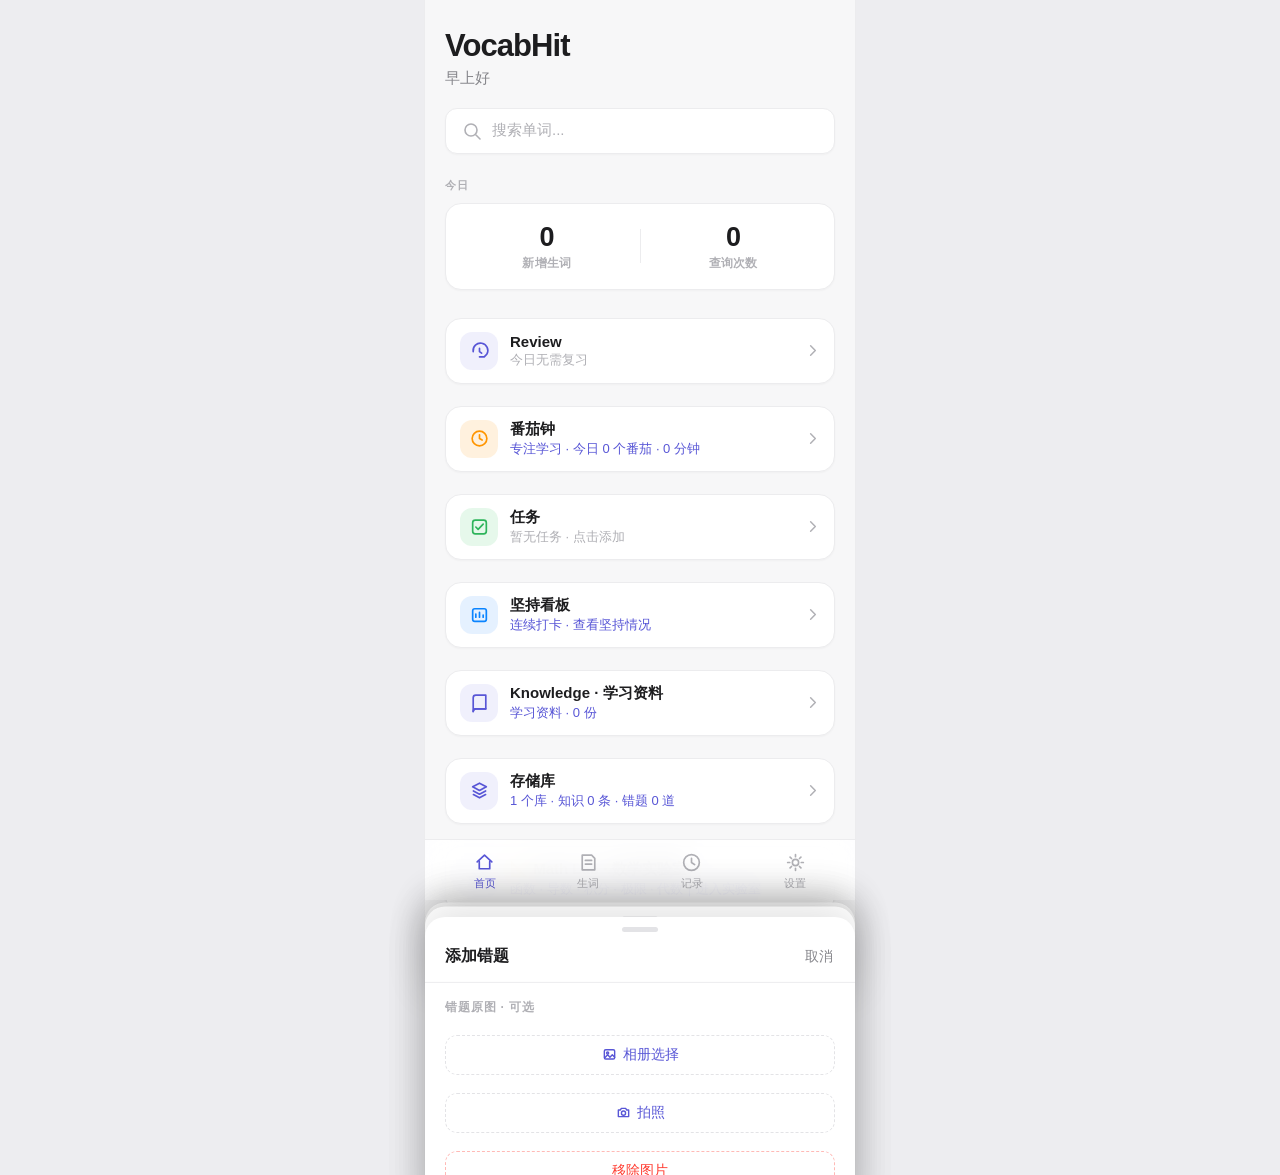
==== commit cd531acd: "feat: 重写详细 README 并提交源码更新 - 重写 README.md，新增「核心算法详解」章节，完整阐述：   * 业务日与时间边界（04:00 切换）   * 生词复习间隔重复算法（六档" ====
--- a/index.html
+++ b/index.html
@@ -5,9 +5,9 @@
   <meta name="viewport" content="width=device-width, initial-scale=1.0, maximum-scale=1.0, user-scalable=no, viewport-fit=cover" />
   <meta name="theme-color" content="#F7F7F8" />
   <title>VocabHit — 考研词汇查询</title>
-  <link rel="stylesheet" href="css/style.css?v=11" />
+  <link rel="stylesheet" href="css/style.css?v=12" />
   <link rel="stylesheet" href="css/knowledge.css?v=11" />
-  <link rel="stylesheet" href="css/math-lab.css?v=3" />
+  <link rel="stylesheet" href="css/math-lab.css?v=4" />
   <link rel="stylesheet" href="css/spaced-repetition.css?v=6" />
 </head>
 <body>
@@ -225,7 +225,7 @@
           <div class="settings-item">
             <div class="settings-item-label">
               <span>版本</span>
-              <span class="settings-item-value">1.0.2</span>
+              <span class="settings-item-value">1.0.7</span>
             </div>
           </div>
         </div>
@@ -392,15 +392,16 @@
   <script src="js/dict.js"></script>
   <script src="js/ecdict.js"></script>
   <script src="js/stats.js?v=1"></script>
-  <script src="js/app.js?v=17"></script>
+  <script src="js/export-template.js?v=1"></script>
+  <script src="js/app.js?v=21"></script>
   <script src="js/knowledge.js?v=16"></script>
   <script src="js/math-lab/mathEngine.js?v=2"></script>
   <script src="js/math-lab/mathLabData.js?v=2"></script>
   <script src="js/math-lab/mathLabConfig.js?v=2"></script>
   <script src="js/math-lab/mathRenderer.js?v=2"></script>
-  <script src="js/math-lab/mathCanvas.js?v=3"></script>
+  <script src="js/math-lab/mathCanvas.js?v=4"></script>
   <script src="js/math-lab/mathPresets.js?v=3"></script>
-  <script src="js/math-lab/mathLab.js?v=3"></script>
+  <script src="js/math-lab/mathLab.js?v=4"></script>
   <script src="js/spaced-repetition/srData.js?v=5"></script>
   <script src="js/spaced-repetition/srUI.js?v=6"></script>
 </body>
--- a/css/style.css
+++ b/css/style.css
@@ -1558,6 +1558,157 @@
 .rv-done .rv-btn-go {
   margin-top: 28px;
   max-width: 260px;
+}
+
+/* ================================================================
+   MCQ 选择题 — 选项卡片 + 反馈状态 + 长按浮层
+   ================================================================ */
+
+/* MCQ 容器：复用 .rv-meaning 布局，选项区替代底部操作区 */
+.rv-mcq {
+  overflow-y: auto;
+  -webkit-overflow-scrolling: touch;
+}
+
+/* 题目区：释义展示（m2w 模式）—— 支持多行完整释义 */
+.rv-mcq-question {
+  font-size: 17px;
+  font-weight: 580;
+  letter-spacing: -0.005em;
+  line-height: 1.65;
+  color: var(--text);
+  text-align: center;
+  max-width: 340px;
+  max-height: 28vh;
+  overflow-y: auto;
+  -webkit-overflow-scrolling: touch;
+  overflow-wrap: anywhere;
+  word-break: break-word;
+  white-space: pre-wrap;
+}
+
+/* 提示文案 */
+.rv-mcq-hint {
+  margin-top: 12px;
+  font-size: 13px;
+  letter-spacing: 0.03em;
+  color: var(--text-3);
+}
+
+/* 选项区：4 个卡片纵向排列，居中且宽度自适应 */
+.rv-mcq-options {
+  flex: none;
+  width: 100%;
+  display: flex;
+  flex-direction: column;
+  gap: 10px;
+  padding: 20px 24px calc(var(--sab) + 30px);
+}
+
+/* 选项卡片：圆角矩形，可点击 —— 支持多行释义显示 */
+.rv-mcq-option {
+  width: 100%;
+  padding: 14px 18px;
+  border: 1.5px solid var(--hairline-strong);
+  border-radius: 16px;
+  background: var(--surface);
+  color: var(--text);
+  font-size: 14.5px;
+  font-weight: 480;
+  line-height: 1.6;
+  text-align: left;
+  cursor: pointer;
+  touch-action: manipulation;
+  transition: transform var(--t-fast) var(--ease), border-color var(--t-fast) ease, background var(--t-fast) ease;
+  animation: rowIn 0.3s var(--ease) both;
+  word-break: break-word;
+  overflow-wrap: anywhere;
+  white-space: normal;
+}
+.rv-mcq-option:nth-child(1) { animation-delay: 0ms; }
+.rv-mcq-option:nth-child(2) { animation-delay: 50ms; }
+.rv-mcq-option:nth-child(3) { animation-delay: 100ms; }
+.rv-mcq-option:nth-child(4) { animation-delay: 150ms; }
+
+.rv-mcq-option:active {
+  transform: scale(0.98);
+  background: var(--surface-2);
+}
+
+/* 正确状态：绿色边框 + 淡绿背景 */
+.rv-mcq-option.correct {
+  border-color: #34C759;
+  background: rgba(52, 199, 89, 0.10);
+  color: #1B7D35;
+}
+html[data-theme="dark"] .rv-mcq-option.correct {
+  border-color: #30D158;
+  background: rgba(48, 209, 88, 0.14);
+  color: #43D473;
+}
+
+/* 错误状态：红色边框 + 淡红背景 */
+.rv-mcq-option.wrong {
+  border-color: #FF3B30;
+  background: rgba(255, 59, 48, 0.08);
+  color: #C93026;
+}
+html[data-theme="dark"] .rv-mcq-option.wrong {
+  border-color: #FF453A;
+  background: rgba(255, 69, 58, 0.12);
+  color: #FF6A61;
+}
+
+/* 揭示正确答案（用户选错时，正确选项显示绿色边框） */
+.rv-mcq-option.reveal-correct {
+  border-color: #34C759;
+  background: rgba(52, 199, 89, 0.06);
+}
+html[data-theme="dark"] .rv-mcq-option.reveal-correct {
+  border-color: #30D158;
+  background: rgba(48, 209, 88, 0.10);
+}
+
+/* 长按浮层：居中半透明遮罩，显示反向信息 */
+.rv-mcq-longpress {
+  position: fixed;
+  inset: 0;
+  z-index: 250;
+  display: flex;
+  align-items: center;
+  justify-content: center;
+  background: rgba(0, 0, 0, 0.35);
+  backdrop-filter: blur(6px);
+  -webkit-backdrop-filter: blur(6px);
+  animation: mcqOverlayIn 0.2s var(--ease);
+}
+.rv-mcq-longpress-card {
+  width: min(360px, 90vw);
+  max-height: 70vh;
+  overflow-y: auto;
+  -webkit-overflow-scrolling: touch;
+  padding: 24px 22px 20px;
+  border-radius: 22px;
+  background: var(--surface);
+  box-shadow: 0 16px 50px rgba(0, 0, 0, 0.22);
+  animation: rvPop 0.3s var(--ease);
+}
+.rv-mcq-longpress-card .detail-word { margin-bottom: 4px; }
+.rv-mcq-longpress-card .detail-phonetic { margin-top: 4px; }
+.rv-mcq-longpress-card .detail-meaning { margin-top: 6px; }
+.rv-mcq-longpress-card .detail-meta { margin-top: 14px; }
+@keyframes mcqOverlayIn {
+  from { opacity: 0; }
+  to { opacity: 1; }
+}
+
+/* 过渡页 MCQ 正确率 */
+.rv-transition-mcq {
+  font-size: 13px;
+  color: var(--text-2);
+  margin-top: -6px;
+  margin-bottom: 10px;
+  font-variant-numeric: tabular-nums;
 }
 
 /* ================================================================
@@ -1982,6 +2133,11 @@
 .chart-dot.dot-cum { fill: var(--surface); stroke: var(--accent); }
 .chart-dot.dot-daily { fill: var(--surface); stroke: #FF9500; }
 html[data-theme="dark"] .chart-dot.dot-daily { stroke: #FF9F0A; }
+/* 折线图点选交互：整列透明命中区 + 选中日高亮（虚线引导线 / 数据点放大 / 日期强调） */
+.chart-hit { pointer-events: all; }
+.chart-sel-line { stroke: var(--hairline-strong); stroke-width: 1; stroke-dasharray: 3 3; }
+.chart-dot.sel { stroke-width: 2; }
+.chart-x.sel { fill: var(--accent); font-weight: 700; }
 .chart-empty {
   padding: 30px 16px;
   text-align: center;
--- a/css/math-lab.css
+++ b/css/math-lab.css
@@ -586,6 +586,21 @@
 .ml-dlg-danger { background: #FF3B30; color: #fff; }
 html[data-theme="dark"] .ml-dlg-danger { background: #FF453A; }
 
+/* ================= 作用域硬门控（串层根绝：非 Math Lab 上下文浮层物理不可见） =================
+   Math Lab 浮层（菜单/预设操作/对话框）是全局 fixed 元素，与词典面板共用 .sheet 类，
+   共享 bottom: var(--ime)。body.ml-lab-scope 由 mathLab.js 依据三页激活态实时同步；
+   非作用域内无论何种路径/时序残留 .open/.visible，浮层都强制不可见、不可交互、
+   不可聚焦 —— 键盘弹出、--ime 变化、页面 resize、搜索结果更新等任何首页场景下，
+   Math Lab 图像设置 UI 都不可能显形。Math Lab 页面内（作用域开启）行为零变化。 */
+body:not(.ml-lab-scope) #ml-menu-sheet,
+body:not(.ml-lab-scope) #ml-psheet,
+body:not(.ml-lab-scope) #ml-menu-overlay,
+body:not(.ml-lab-scope) #ml-psheet-overlay,
+body:not(.ml-lab-scope) .ml-dlg-mask {
+  visibility: hidden !important;
+  pointer-events: none !important;
+}
+
 /* ================= 桌面适配（鼠标悬停态） ================= */
 
 @media (hover: hover) {
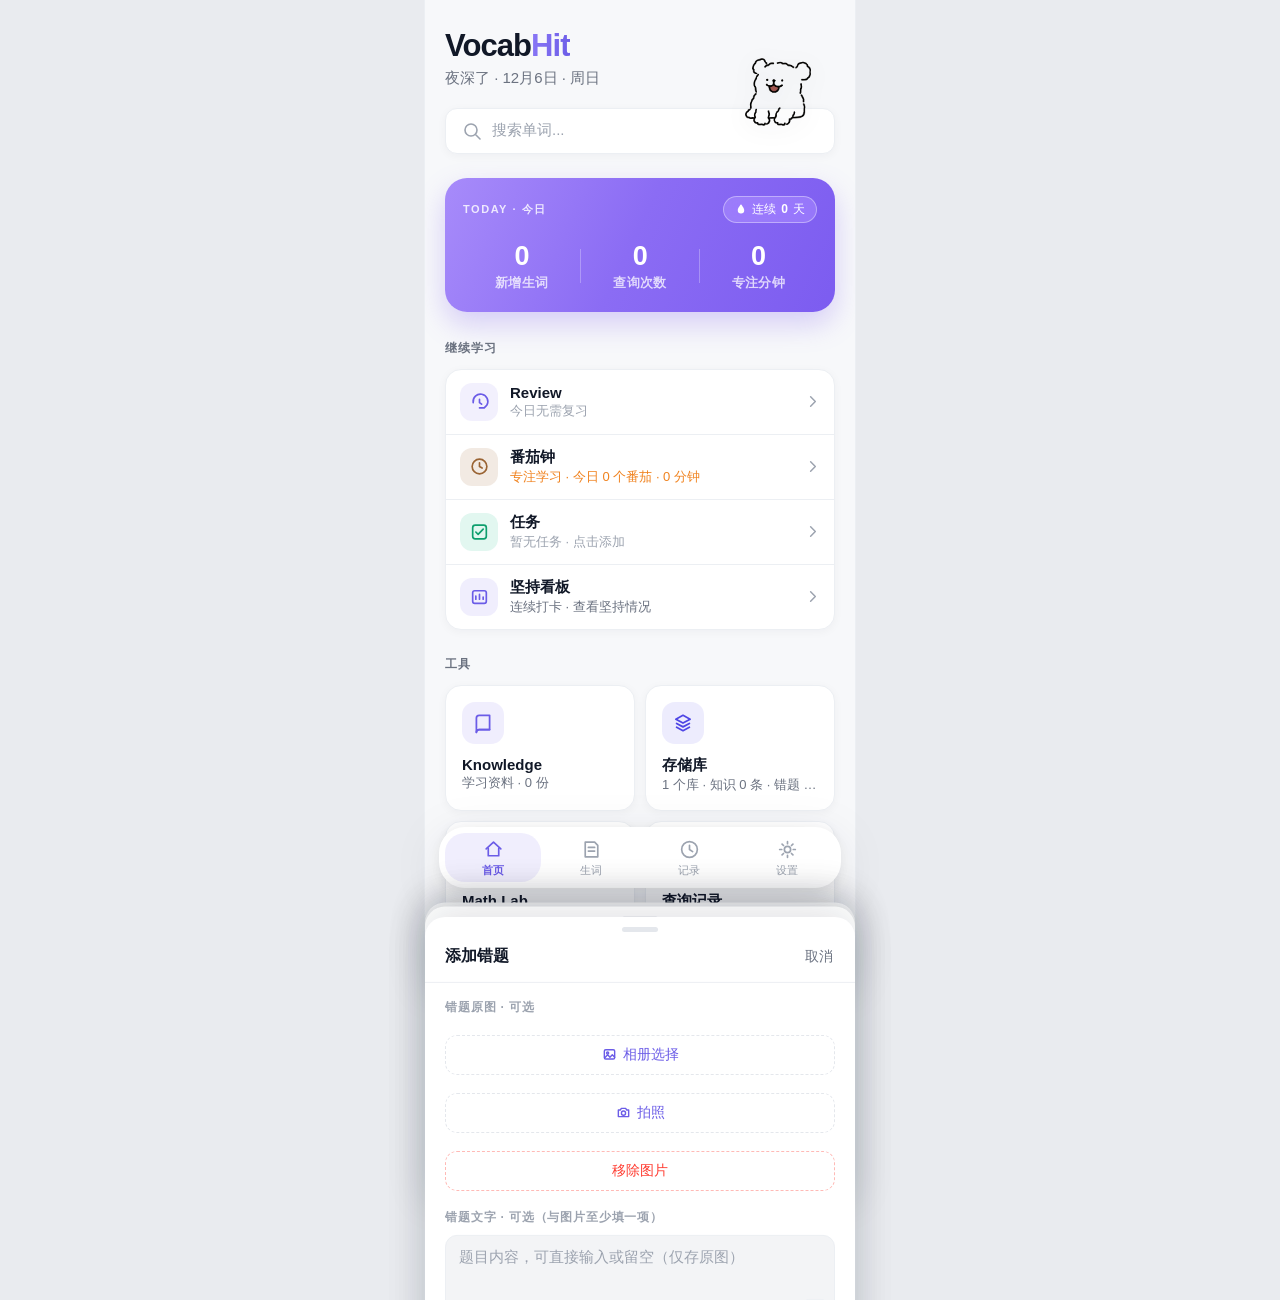
==== commit b308a6f3: "v1.1.1: 考研释义分级 + 启动闪屏 + 学习提醒 + 样式重构 新增功能: - 考研词汇释义分级(KY Level): common/normal/rare 三级 + 熟词僻义标记, 人工标注" ====
--- a/index.html
+++ b/index.html
@@ -3,23 +3,48 @@
 <head>
   <meta charset="UTF-8" />
   <meta name="viewport" content="width=device-width, initial-scale=1.0, maximum-scale=1.0, user-scalable=no, viewport-fit=cover" />
-  <meta name="theme-color" content="#F7F7F8" />
+  <meta name="theme-color" content="#F7F8FA" />
   <title>VocabHit — 考研词汇查询</title>
-  <link rel="stylesheet" href="css/style.css?v=12" />
+  <script>
+    /* 首帧前应用主题 + 给文档首帧铺底色：即使 WebView 初始帧/外部样式表加载偏慢，
+       文档首帧颜色也与启动窗口底色（#F7F8FA）一致，消除启动动画前的白闪帧 */
+    try {
+      var t = localStorage.getItem("vc-theme") || "system";
+      document.documentElement.dataset.theme = t;
+      var dark = t === "dark" || (t === "system" && matchMedia("(prefers-color-scheme: dark)").matches);
+      document.documentElement.style.background = dark ? "#0B0E14" : "#F7F8FA";
+    } catch (e) { document.documentElement.dataset.theme = "system"; }
+  </script>
+  <style>
+    /* 首帧底色兜底（与启动窗口/闪屏同色）；外部样式表加载后由各自规则接管 */
+    html, body, #splash { background: #F7F8FA; }
+  </style>
+  <link rel="stylesheet" href="css/style.css?v=24" />
   <link rel="stylesheet" href="css/knowledge.css?v=11" />
   <link rel="stylesheet" href="css/math-lab.css?v=4" />
-  <link rel="stylesheet" href="css/spaced-repetition.css?v=6" />
+  <link rel="stylesheet" href="css/spaced-repetition.css?v=7" />
+  <link rel="stylesheet" href="css/ky-level.css?v=1" />
+  <link rel="stylesheet" href="css/splash.css?v=1" />
 </head>
 <body>
 
+  <!-- ============ 启动闪屏：8 个字母从不同方向掉落拼成 VocabHit ============
+       与首页同文档渲染（淡出即首页，无白屏切换）；关闭时机由 js/splash.js
+       与 app.js 初始化完成信号共同决定，动画不阻塞任何初始化 -->
+  <div id="splash" aria-hidden="true">
+    <span class="splash-word"><span class="splash-letter">V</span><span class="splash-letter">o</span><span class="splash-letter">c</span><span class="splash-letter">a</span><span class="splash-letter">b</span><span class="splash-letter hit">H</span><span class="splash-letter hit">i</span><span class="splash-letter hit">t</span></span>
+  </div>
+
   <!-- 移动端应用容器 -->
   <div class="app" id="app">
 
     <!-- ============ 首页 Home ============ -->
     <main class="page active" id="page-home">
       <header class="page-header">
-        <h1 class="large-title">VocabHit</h1>
+        <h1 class="large-title">Vocab<span class="title-hit">Hit</span></h1>
         <p class="greeting" id="greeting">你好</p>
+        <!-- 线条小狗贴纸：骑在搜索框右上角的装饰元素，不响应任何交互 -->
+        <img class="home-mascot" src="img/dog.png" alt="" aria-hidden="true" draggable="false" />
       </header>
 
       <!-- 搜索框 -->
@@ -30,21 +55,47 @@
         <span class="search-bar-placeholder">搜索单词...</span>
       </button>
 
-      <!-- 今日数据 -->
+      <!-- 今日数据：紫色渐变卡（TODAY · 三列统计 · 连续天数胶囊） -->
       <section class="stats" aria-label="今日数据">
-        <p class="section-eyebrow">今日</p>
-        <div class="stats-row">
-          <div class="stat">
-            <span class="stat-num" id="stat-new">0</span>
-            <span class="stat-label">新增生词</span>
-          </div>
-          <div class="stat-divider"></div>
-          <div class="stat">
-            <span class="stat-num" id="stat-queries">0</span>
-            <span class="stat-label">查询次数</span>
-          </div>
-        </div>
-      </section>
+        <div class="stats-hero">
+          <div class="stats-hero-top">
+            <p class="stats-hero-eyebrow">TODAY · 今日</p>
+            <span class="stats-hero-streak" id="stat-streak">
+              <svg class="icon-s" viewBox="0 0 16 16" fill="currentColor">
+                <path d="M8 1.5S3.7 6.4 3.7 9.6a4.3 4.3 0 0 0 8.6 0C12.3 6.4 8 1.5 8 1.5z"/>
+                <circle cx="9.8" cy="9.9" r="1.1" fill="#FFFFFF" opacity="0.55"/>
+              </svg>
+              连续 <b id="stat-streak-days">0</b> 天
+            </span>
+          </div>
+          <div class="stats-hero-row">
+            <div class="stat">
+              <span class="stat-num" id="stat-new">0</span>
+              <span class="stat-label">新增生词</span>
+            </div>
+            <div class="stat-divider"></div>
+            <div class="stat">
+              <span class="stat-num" id="stat-queries">0</span>
+              <span class="stat-label">查询次数</span>
+            </div>
+            <div class="stat-divider"></div>
+            <div class="stat">
+              <span class="stat-num" id="stat-focus">0</span>
+              <span class="stat-label">专注分钟</span>
+            </div>
+          </div>
+        </div>
+      </section>
+
+      <!-- 昨日任务反馈（有昨日任务记录时显示） -->
+      <div class="tasks-feedback" id="tasks-feedback" style="display:none"></div>
+
+      <!-- 继续学习：四个入口卡片纵列（Knowledge/存储库/Math Lab 等工具入口注入到下方 #tool-grid） -->
+      <section class="section">
+        <div class="section-head">
+          <h2 class="section-title">继续学习</h2>
+        </div>
+        <div class="entry-stack">
 
       <!-- Review 复习入口 -->
       <button class="review-entry" id="review-entry" type="button">
@@ -80,9 +131,6 @@
         </svg>
       </button>
 
-      <!-- 昨日任务反馈（有昨日任务记录时显示） -->
-      <div class="tasks-feedback" id="tasks-feedback" style="display:none"></div>
-
       <!-- 待办任务入口 -->
       <button class="review-entry tasks-entry" id="tasks-entry" type="button">
         <span class="review-entry-icon tasks-entry-icon">
@@ -117,19 +165,45 @@
         </svg>
       </button>
 
+        </div>
+      </section>
+
+      <!-- 工具：2x2 网格（Knowledge / 存储库 / Math Lab 由模块注入，查询记录为静态卡） -->
+      <section class="section">
+        <div class="section-head">
+          <h2 class="section-title">工具</h2>
+        </div>
+        <div class="tool-grid" id="tool-grid">
+          <button class="review-entry" id="history-entry" type="button">
+            <span class="review-entry-icon history-entry-icon">
+              <svg viewBox="0 0 20 20" fill="none" stroke="currentColor" stroke-width="1.6" stroke-linecap="round" stroke-linejoin="round">
+                <circle cx="10" cy="10" r="7"/><path d="M10 6.5V10l2.5 1.5"/>
+              </svg>
+            </span>
+            <span class="review-entry-main">
+              <span class="review-entry-title">查询记录</span>
+              <span class="review-entry-sub" id="history-entry-sub">共 0 条 · 永久</span>
+            </span>
+            <svg class="icon icon-s review-entry-arrow" viewBox="0 0 16 16" fill="none" stroke="currentColor" stroke-width="1.6" stroke-linecap="round" stroke-linejoin="round">
+              <path d="M6 3l5 5-5 5"/>
+            </svg>
+          </button>
+        </div>
+      </section>
+
       <!-- 今日生词 -->
       <section class="section">
         <div class="section-head">
           <h2 class="section-title">今日生词</h2>
+          <button class="view-all" id="view-all" type="button">查看全部
+            <svg class="icon icon-s" viewBox="0 0 16 16" fill="none" stroke="currentColor" stroke-width="1.6" stroke-linecap="round" stroke-linejoin="round">
+              <path d="M6 3l5 5-5 5"/>
+            </svg>
+          </button>
         </div>
         <ul class="word-list" id="home-word-list">
           <!-- JS 渲染 -->
         </ul>
-        <button class="view-all" id="view-all" type="button">查看全部
-          <svg class="icon icon-s" viewBox="0 0 16 16" fill="none" stroke="currentColor" stroke-width="1.6" stroke-linecap="round" stroke-linejoin="round">
-            <path d="M6 3l5 5-5 5"/>
-          </svg>
-        </button>
       </section>
     </main>
 
@@ -192,7 +266,7 @@
               <path d="M6 3l5 5-5 5"/>
             </svg>
           </div>
-          <div class="settings-item" id="overlay-item" hidden>
+          <div class="settings-item no-border" id="overlay-item" hidden>
             <div class="settings-item-label">
               <span>后台悬浮查词</span>
               <span class="settings-item-value" id="overlay-value">关</span>
@@ -201,6 +275,17 @@
               <span class="switch-knob"></span>
             </button>
           </div>
+          <!-- 分割线：区分「后台悬浮查词」与「通知」两个入口 -->
+          <div class="settings-sep" id="notify-sep" role="separator" aria-hidden="true" hidden></div>
+          <button class="settings-item clickable" id="notify-entry" type="button" hidden>
+            <div class="settings-item-label">
+              <span>通知</span>
+              <span class="settings-item-value" id="notify-value">关</span>
+            </div>
+            <svg class="icon chevron" viewBox="0 0 16 16" fill="none" stroke="currentColor" stroke-width="1.6" stroke-linecap="round" stroke-linejoin="round">
+              <path d="M6 3l5 5-5 5"/>
+            </svg>
+          </button>
         </div>
       </section>
 
@@ -225,7 +310,7 @@
           <div class="settings-item">
             <div class="settings-item-label">
               <span>版本</span>
-              <span class="settings-item-value">1.0.7</span>
+              <span class="settings-item-value">1.1.1</span>
             </div>
           </div>
         </div>
@@ -242,31 +327,50 @@
             <path d="M10 3L5 8l5 5"/>
           </svg>
         </button>
-      </header>
-
-      <section class="export-hero">
-        <p class="export-meta" id="export-meta-date">—</p>
-        <p class="export-meta muted" id="export-meta-count">0 个生词 · 0 次查询</p>
-      </section>
+        <h1 class="page-title">导出</h1>
+      </header>
 
       <section class="export-field">
-        <p class="field-label">导出内容</p>
-        <div class="segmented wide" id="content-seg" role="radiogroup" aria-label="导出内容">
+        <p class="field-label">范围</p>
+        <div class="segmented wide" id="content-seg" role="radiogroup" aria-label="导出范围">
           <button class="seg-btn" data-value="today" role="radio" aria-checked="true">今日生词</button>
           <button class="seg-btn" data-value="starred" role="radio" aria-checked="false">历史生词</button>
+          <button class="seg-btn" data-value="stats" role="radio" aria-checked="false">学习统计</button>
         </div>
       </section>
 
       <section class="export-field">
         <p class="field-label">格式</p>
-        <div class="segmented wide" id="format-seg" role="radiogroup" aria-label="导出格式">
-          <button class="seg-btn" data-value="pdf" role="radio" aria-checked="true">PDF</button>
-          <button class="seg-btn" data-value="word" role="radio" aria-checked="false">Word</button>
-          <button class="seg-btn" data-value="png" role="radio" aria-checked="false">PNG</button>
-        </div>
-      </section>
-
-      <section class="export-field">
+        <div class="fmt-list" id="format-seg" role="radiogroup" aria-label="导出格式">
+          <button class="fmt-row seg-btn" data-value="pdf" role="radio" aria-checked="true">
+            <span class="fmt-icon fmt-icon-pdf"><svg viewBox="0 0 24 24" fill="none" stroke="currentColor" stroke-width="1.8" stroke-linecap="round" stroke-linejoin="round"><path d="M14 3H7a2 2 0 0 0-2 2v14a2 2 0 0 0 2 2h10a2 2 0 0 0 2-2V8z"/><path d="M14 3v5h5"/><path d="M8.5 13h7M8.5 16.5h4.5"/></svg></span>
+            <span class="fmt-main">
+              <span class="fmt-name">PDF</span>
+              <span class="fmt-desc">适合打印 · 含音标与释义</span>
+            </span>
+            <span class="fmt-check" aria-hidden="true"><svg viewBox="0 0 16 16" fill="none" stroke="currentColor" stroke-width="2" stroke-linecap="round" stroke-linejoin="round"><path d="M3.5 8.5l3 3 6-7"/></svg></span>
+          </button>
+          <button class="fmt-row seg-btn" data-value="word" role="radio" aria-checked="false">
+            <span class="fmt-icon fmt-icon-word"><svg viewBox="0 0 24 24" fill="none" stroke="currentColor" stroke-width="1.8" stroke-linecap="round" stroke-linejoin="round"><path d="M14 3H7a2 2 0 0 0-2 2v14a2 2 0 0 0 2 2h10a2 2 0 0 0 2-2V8z"/><path d="M14 3v5h5"/><path d="M8 12.8l1.4 5 2.6-4.6 2.6 4.6 1.4-5"/></svg></span>
+            <span class="fmt-main">
+              <span class="fmt-name">Word</span>
+              <span class="fmt-desc">可二次编辑</span>
+            </span>
+            <span class="fmt-check" aria-hidden="true"><svg viewBox="0 0 16 16" fill="none" stroke="currentColor" stroke-width="2" stroke-linecap="round" stroke-linejoin="round"><path d="M3.5 8.5l3 3 6-7"/></svg></span>
+          </button>
+          <button class="fmt-row seg-btn" data-value="png" role="radio" aria-checked="false">
+            <span class="fmt-icon fmt-icon-png"><svg viewBox="0 0 24 24" fill="none" stroke="currentColor" stroke-width="1.8" stroke-linecap="round" stroke-linejoin="round"><rect x="3.5" y="4.5" width="17" height="15" rx="2.5"/><circle cx="9" cy="9.8" r="1.6"/><path d="M4.5 17.5l4.8-4.8 3 3 2.6-2.6 4.6 4.6"/></svg></span>
+            <span class="fmt-main">
+              <span class="fmt-name">PNG</span>
+              <span class="fmt-desc">卡片样式 · 适合分享</span>
+            </span>
+            <span class="fmt-check" aria-hidden="true"><svg viewBox="0 0 16 16" fill="none" stroke="currentColor" stroke-width="2" stroke-linecap="round" stroke-linejoin="round"><path d="M3.5 8.5l3 3 6-7"/></svg></span>
+          </button>
+        </div>
+      </section>
+
+      <!-- 导出样式：参考图无此区块，保留控件（功能不丢）但隐藏，默认清爽 -->
+      <section class="export-field" hidden>
         <p class="field-label">导出样式</p>
         <div class="segmented wide" id="style-seg" role="radiogroup" aria-label="导出样式">
           <button class="seg-btn" data-value="clean" role="radio" aria-checked="true">清爽</button>
@@ -275,7 +379,58 @@
         </div>
       </section>
 
-      <button class="primary-btn" id="export-btn" type="button">导出</button>
+      <section class="export-field">
+        <p class="field-label">预览</p>
+        <div class="export-preview">
+          <span class="export-preview-doc" aria-hidden="true"><i></i><i></i><i></i></span>
+          <span class="export-preview-main">
+            <p class="export-preview-title" id="export-preview-title">PDF · 今日生词</p>
+            <p class="export-preview-sub" id="export-preview-sub">VocabHit 水印 · A4 竖版</p>
+          </span>
+        </div>
+      </section>
+
+      <button class="primary-btn export-submit" id="export-btn" type="button">导出文件</button>
+    </main>
+
+    <!-- ============ 通知设置页 Notify（设置 → 通知） ============ -->
+    <main class="page page-stack" id="page-notify">
+      <header class="page-header">
+        <button class="back-btn" data-back="settings" type="button" aria-label="返回">
+          <svg class="icon" viewBox="0 0 16 16" fill="none" stroke="currentColor" stroke-width="1.6" stroke-linecap="round" stroke-linejoin="round">
+            <path d="M10 3L5 8l5 5"/>
+          </svg>
+        </button>
+        <h1 class="page-title">通知</h1>
+      </header>
+
+      <section class="settings-group">
+        <h2 class="settings-group-title">提醒</h2>
+        <div class="settings-list">
+          <div class="settings-item">
+            <div class="settings-item-label">
+              <span>启用提醒</span>
+            </div>
+            <button class="switch" id="notify-switch" type="button" role="switch" aria-checked="false" aria-label="启用通知提醒">
+              <span class="switch-knob"></span>
+            </button>
+          </div>
+          <div class="settings-item" id="notify-time-row">
+            <div class="settings-item-label">
+              <span>提醒时间</span>
+            </div>
+            <input class="settings-time" id="notify-time" type="time" value="21:00" aria-label="提醒时间" />
+          </div>
+          <div class="settings-item">
+            <div class="settings-item-label">
+              <span>状态</span>
+              <span class="settings-item-value" id="notify-status">未开启</span>
+            </div>
+          </div>
+        </div>
+      </section>
+
+      <p class="settings-footer">到点检查今日单词复习与学习任务，未完成时分别提醒</p>
     </main>
 
     <!-- ============ Review 复习页 ============ -->
@@ -389,20 +544,23 @@
     <div class="toast" id="toast" role="status" aria-live="polite"></div>
   </div>
 
+  <script src="js/splash.js?v=1"></script>
   <script src="js/dict.js"></script>
+  <script src="js/ky-manual.js"></script>
+  <script src="js/ky-level.js"></script>
   <script src="js/ecdict.js"></script>
   <script src="js/stats.js?v=1"></script>
   <script src="js/export-template.js?v=1"></script>
-  <script src="js/app.js?v=21"></script>
-  <script src="js/knowledge.js?v=16"></script>
+  <script src="js/app.js?v=29"></script>
+  <script src="js/knowledge.js?v=17"></script>
   <script src="js/math-lab/mathEngine.js?v=2"></script>
   <script src="js/math-lab/mathLabData.js?v=2"></script>
   <script src="js/math-lab/mathLabConfig.js?v=2"></script>
   <script src="js/math-lab/mathRenderer.js?v=2"></script>
   <script src="js/math-lab/mathCanvas.js?v=4"></script>
   <script src="js/math-lab/mathPresets.js?v=3"></script>
-  <script src="js/math-lab/mathLab.js?v=4"></script>
+  <script src="js/math-lab/mathLab.js?v=6"></script>
   <script src="js/spaced-repetition/srData.js?v=5"></script>
-  <script src="js/spaced-repetition/srUI.js?v=6"></script>
+  <script src="js/spaced-repetition/srUI.js?v=7"></script>
 </body>
 </html>
--- a/css/style.css
+++ b/css/style.css
@@ -4,23 +4,35 @@
    ============================================================ */
 
 :root {
-  /* 颜色 */
-  --bg: #F7F7F8;
+  /* 颜色：冷调现代浅色系（浅灰白底 + 纯白卡片 + 紫色强调） */
+  --bg: #F7F8FA;
   --surface: #FFFFFF;
-  --surface-2: #FBFBFC;
-  --text: #1D1D1F;
-  --text-2: #86868B;
-  --text-3: #B0B0B5;
-  --accent: #5856D6;
-  --accent-soft: rgba(88, 86, 214, 0.09);
-  --hairline: #ECECEE;
-  --hairline-strong: #E3E3E6;
-  --shadow-card: 0 1px 2px rgba(0, 0, 0, 0.03);
+  --surface-2: #F3F4F6;
+  --text: #111827;
+  --text-2: #6B7280;
+  --text-3: #9CA3AF;
+  --accent: #6B5CE7;
+  --accent-soft: rgba(107, 92, 231, 0.09);
+  --hairline: #ECEFF3;
+  --hairline-strong: #E4E7EC;
+  --shadow-card: 0 2px 10px rgba(17, 24, 39, 0.04);
   /* drop-shadow 严格跟随圆角形状：避免 WebView 合成时 box-shadow 出现矩形直角 */
-  --shadow-float: drop-shadow(0 8px 28px rgba(0, 0, 0, 0.14));
-  --shadow-sheet: 0 -8px 40px rgba(0, 0, 0, 0.12);
-  --overlay: rgba(20, 20, 22, 0.32);
+  --shadow-float: drop-shadow(0 8px 28px rgba(17, 24, 39, 0.16));
+  --shadow-sheet: 0 -8px 40px rgba(17, 24, 39, 0.12);
+  --overlay: rgba(15, 18, 25, 0.35);
   --scrim-blur: saturate(1.4) blur(2px);
+
+  /* 悬浮胶囊底部导航（浅色模式：纯白浮岛 + 柔和紫色高亮） */
+  --tabbar-bg: #FFFFFF;
+  --tab-active-bg: rgba(107, 92, 231, 0.10);  /* 选中项淡紫胶囊底 */
+  --tab-active: #6B5CE7;                      /* 选中项紫色，低对比但可快速辨识 */
+  /* drop-shadow 严格跟随圆角形状：避免 WebView 合成时 box-shadow 出现矩形直角 */
+  --tabbar-shadow: drop-shadow(0 10px 22px rgba(17, 24, 39, 0.10))
+    drop-shadow(0 2px 6px rgba(17, 24, 39, 0.05));
+
+  /* 首页 TODAY 渐变英雄卡（浅紫 → 紫罗兰） */
+  --stats-hero: linear-gradient(115deg, #A78BFA 0%, #8B6CF4 48%, #7C5CF0 100%);
+  --stats-hero-shadow: 0 12px 28px rgba(124, 92, 240, 0.28);
 
   /* 字体 */
   --font: "Inter", -apple-system, "SF Pro Text", "PingFang SC",
@@ -47,53 +59,81 @@
 }
 
 html[data-theme="dark"] {
-  --bg: #131315;
-  --surface: #1C1C1E;
-  --surface-2: #212123;
-  --text: #F5F5F7;
-  --text-2: #98989D;
-  --text-3: #636366;
-  --accent: #7D7AFF;
-  --accent-soft: rgba(125, 122, 255, 0.14);
-  --hairline: rgba(255, 255, 255, 0.08);
+  --bg: #0B0E14;
+  --surface: #141922;
+  --surface-2: #1B212C;
+  --text: #F5F6F8;
+  --text-2: #9CA3AF;
+  --text-3: #6B7280;
+  --accent: #8B5CF6;
+  --accent-soft: rgba(139, 92, 246, 0.16);
+  --hairline: rgba(255, 255, 255, 0.07);
   --hairline-strong: rgba(255, 255, 255, 0.12);
   --shadow-card: none;
   --shadow-float: drop-shadow(0 8px 28px rgba(0, 0, 0, 0.5));
   --shadow-sheet: 0 -8px 40px rgba(0, 0, 0, 0.45);
   --overlay: rgba(0, 0, 0, 0.5);
-  --rv-glass: rgba(28, 28, 30, 0.55);
-  --rv-glass-active: rgba(45, 45, 48, 0.85);
+  --rv-glass: rgba(20, 25, 34, 0.55);
+  --rv-glass-active: rgba(27, 33, 44, 0.85);
+  --tabbar-bg: #161B24;
+  --tab-active-bg: rgba(139, 92, 246, 0.18);
+  --tab-active: #A78BFA;
+  --tabbar-shadow: drop-shadow(0 10px 22px rgba(0, 0, 0, 0.45))
+    drop-shadow(0 2px 6px rgba(0, 0, 0, 0.3));
+  --stats-hero: linear-gradient(115deg, #8B78F6 0%, #7358EE 48%, #6647E4 100%);
+  --stats-hero-shadow: 0 12px 28px rgba(0, 0, 0, 0.4);
 }
 
 @media (prefers-color-scheme: dark) {
   html[data-theme="system"] {
-    --bg: #131315;
-    --surface: #1C1C1E;
-    --surface-2: #212123;
-    --text: #F5F5F7;
-    --text-2: #98989D;
-    --text-3: #636366;
-    --accent: #7D7AFF;
-    --accent-soft: rgba(125, 122, 255, 0.14);
-    --hairline: rgba(255, 255, 255, 0.08);
+    --bg: #0B0E14;
+    --surface: #141922;
+    --surface-2: #1B212C;
+    --text: #F5F6F8;
+    --text-2: #9CA3AF;
+    --text-3: #6B7280;
+    --accent: #8B5CF6;
+    --accent-soft: rgba(139, 92, 246, 0.16);
+    --hairline: rgba(255, 255, 255, 0.07);
     --hairline-strong: rgba(255, 255, 255, 0.12);
     --shadow-card: none;
     --shadow-float: drop-shadow(0 8px 28px rgba(0, 0, 0, 0.5));
     --shadow-sheet: 0 -8px 40px rgba(0, 0, 0, 0.45);
     --overlay: rgba(0, 0, 0, 0.5);
-    --rv-glass: rgba(28, 28, 30, 0.55);
-    --rv-glass-active: rgba(45, 45, 48, 0.85);
+    --rv-glass: rgba(20, 25, 34, 0.55);
+    --rv-glass-active: rgba(27, 33, 44, 0.85);
+    --tabbar-bg: #161B24;
+    --tab-active-bg: rgba(139, 92, 246, 0.18);
+    --tab-active: #A78BFA;
+    --tabbar-shadow: drop-shadow(0 10px 22px rgba(0, 0, 0, 0.45))
+      drop-shadow(0 2px 6px rgba(0, 0, 0, 0.3));
+    --stats-hero: linear-gradient(115deg, #8B78F6 0%, #7358EE 48%, #6647E4 100%);
+    --stats-hero-shadow: 0 12px 28px rgba(0, 0, 0, 0.4);
   }
 }
 
 /* ---------- Reset ---------- */
 * { margin: 0; padding: 0; box-sizing: border-box; -webkit-tap-highlight-color: transparent; }
 
+/* UI 文本全局不可选中：长按标题/Tab/按钮/标签/说明文字等不再弹出系统选择复制菜单；
+   由 body 继承到所有展示元素。输入控件（input/textarea/contenteditable）在下方恢复可选，
+   不影响打字时的选择/复制/粘贴；已显式声明 user-select: text 的元素保持原有行为 */
+body {
+  -webkit-user-select: none;
+  user-select: none;
+  -webkit-touch-callout: none;
+}
+
+input, textarea, [contenteditable="true"] {
+  -webkit-user-select: text;
+  user-select: text;
+}
+
 html { height: 100%; }
 
 body {
   font-family: var(--font);
-  background: #EDEDF0;
+  background: #E9EBEF;
   color: var(--text);
   -webkit-font-smoothing: antialiased;
   text-rendering: optimizeLegibility;
@@ -115,7 +155,7 @@
   margin: 0 auto;
   background: var(--bg);
   padding-top: var(--sat);
-  padding-bottom: calc(72px + var(--sab));
+  padding-bottom: calc(100px + var(--sab)); /* 悬浮胶囊导航约占 74px + 悬浮间距，预留不被遮挡 */
   overflow-x: hidden;
 }
 
@@ -138,6 +178,22 @@
 }
 
 .page-header { margin-bottom: 20px; position: relative; }
+
+/* 首页线条小狗贴纸（参考效果图构图）：骑在搜索框右上角，底部轻搭搜索框上沿；
+   纯视觉点缀，不拦截交互，不遮挡搜索图标与占位文字（它们在搜索框左侧） */
+.home-mascot {
+  position: absolute;
+  top: 30px;
+  right: 24px;
+  width: clamp(56px, 15vw, 66px);
+  height: auto; /* 跟随原图宽高比，不拉伸变形 */
+  pointer-events: none; /* 装饰元素，点击穿透到下方，搜索框交互不受影响 */
+  user-select: none;
+  -webkit-user-drag: none;
+  z-index: 2; /* 叠在搜索框之上，形成自然的接触层次 */
+  /* drop-shadow 跟随透明轮廓，营造轻微浮起感（避免矩形直角阴影） */
+  filter: drop-shadow(0 4px 10px rgba(17, 24, 39, 0.10));
+}
 
 /* 页头右侧低调操作（如 Review 清空队列） */
 .page-header-action {
@@ -159,6 +215,13 @@
   font-weight: 700;
   letter-spacing: -0.03em;
   line-height: 1.15;
+}
+/* 首页标题「Hit」紫色渐变（复刻设计稿：Vocab 黑 + Hit 渐变） */
+.title-hit {
+  background: linear-gradient(100deg, #8B78F6, #6B5CE7);
+  -webkit-background-clip: text;
+  background-clip: text;
+  color: transparent;
 }
 
 .page-title { font-size: 19px; font-weight: 650; letter-spacing: -0.015em; }
@@ -216,28 +279,55 @@
   margin-bottom: 10px;
 }
 
-.stats-row {
-  display: flex;
-  align-items: center;
-  background: var(--surface);
-  border: 1px solid var(--hairline);
-  border-radius: var(--r-card);
-  padding: 18px 8px;
-  box-shadow: var(--shadow-card);
-}
-
-.stat { flex: 1; display: flex; flex-direction: column; align-items: center; gap: 3px; }
-
-.stat-num { font-size: 27px; font-weight: 700; letter-spacing: -0.02em; font-variant-numeric: tabular-nums; }
-
-.stat-label { font-size: 12.5px; color: var(--text-2); }
-
-.stat-divider { width: 1px; height: 34px; background: var(--hairline); }
+/* TODAY 渐变英雄卡：紫渐变底 + 白字三列统计 + 右上连续天数白描边胶囊 */
+.stats-hero {
+  padding: 18px 18px 20px;
+  border-radius: 22px;
+  background: var(--stats-hero);
+  box-shadow: var(--stats-hero-shadow);
+  color: #fff;
+}
+.stats-hero-top {
+  display: flex;
+  align-items: center;
+  justify-content: space-between;
+  margin-bottom: 18px;
+}
+.stats-hero-eyebrow {
+  font-size: 11px;
+  font-weight: 700;
+  letter-spacing: 0.14em;
+  color: rgba(255, 255, 255, 0.82);
+}
+.stats-hero-streak {
+  display: inline-flex;
+  align-items: center;
+  gap: 5px;
+  padding: 4px 11px;
+  border: 1px solid rgba(255, 255, 255, 0.38);
+  border-radius: 999px;
+  background: rgba(255, 255, 255, 0.16);
+  backdrop-filter: blur(10px) saturate(1.3);
+  -webkit-backdrop-filter: blur(10px) saturate(1.3);
+  font-size: 12px;
+  font-weight: 550;
+}
+.stats-hero-streak svg { width: 12px; height: 12px; }
+.stats-hero-streak b { font-weight: 700; }
+/* 显式 display 会覆盖 [hidden] 默认隐藏，需补回 */
+.stats-hero-streak[hidden] { display: none; }
+.stats-hero-row { display: flex; align-items: center; }
+/* 后代选择器限定：避免与坚持看板统计区的 .stat-label 二次定义冲突 */
+.stats-hero-row .stat { flex: 1; display: flex; flex-direction: column; align-items: center; gap: 3px; }
+.stats-hero-row .stat-num { font-size: 27px; font-weight: 700; letter-spacing: -0.02em; font-variant-numeric: tabular-nums; color: #fff; }
+.stats-hero-row .stat-label { font-size: 12.5px; color: rgba(255, 255, 255, 0.75); }
+.stats-hero-row .stat-divider { width: 1px; height: 34px; background: rgba(255, 255, 255, 0.28); flex: none; }
 
 /* ---------- 区块 ---------- */
 .section-head { display: flex; align-items: baseline; justify-content: space-between; margin-bottom: 4px; }
 
-.section-title { font-size: 19px; font-weight: 650; letter-spacing: -0.015em; }
+/* 与设置页分组标题（通用/数据/学习/关于）同规格：12px 浅灰小标题 */
+.section-title { font-size: 12px; font-weight: 600; letter-spacing: 0.07em; color: var(--text-2); }
 
 .view-all {
   display: inline-flex;
@@ -250,6 +340,10 @@
   transition: opacity var(--t-fast) ease;
 }
 .view-all:active { opacity: 0.6; }
+/* 「查看全部」放入区块标题行右侧时不额外下移 */
+.section-head .view-all { margin-top: 0; }
+/* 首页今日生词列表与标题拉开一点间距，避免拥挤 */
+#page-home .section-head + .word-list { margin-top: 12px; }
 
 /* ---------- 单词列表 ---------- */
 .word-list {
@@ -397,6 +491,23 @@
 }
 .empty-state span { font-size: 12.5px; color: var(--text-3); }
 
+/* 首页今日生词空状态：紫色文档图标 + 主文案 + 副文案（复刻设计稿） */
+.empty-hero {
+  display: flex;
+  flex-direction: column;
+  align-items: center;
+  padding: 34px 18px 32px;
+}
+.empty-hero-icon {
+  display: flex; align-items: center; justify-content: center;
+  width: 52px; height: 52px;
+  margin-bottom: 10px;
+  border-radius: 15px;
+  background: var(--accent-soft);
+  color: var(--accent);
+}
+.empty-hero-icon svg { width: 26px; height: 26px; }
+
 .history-more {
   text-align: center;
   padding: 14px 0 4px;
@@ -445,6 +556,15 @@
 .settings-item:last-child { border-bottom: none; }
 .settings-item.clickable { transition: background var(--t-fast) ease; }
 .settings-item.clickable:active { background: var(--surface-2); }
+/* 强调分割线的前一行去掉自身 hairline，避免两条线叠在一起 */
+.settings-item.no-border { border-bottom: none; }
+
+/* 设置项之间的强调分割线（比行间距更有留白，用于区分两个不同功能入口） */
+.settings-sep {
+  height: 1px;
+  background: var(--hairline-strong);
+  margin: 5px 16px;
+}
 
 .settings-item-label {
   display: flex;
@@ -455,6 +575,22 @@
 }
 
 .settings-item-value { font-size: 13.5px; color: var(--text-2); font-weight: 400; }
+
+/* 提醒时间输入（原生时间选择器，外观沿用设置页字段风格） */
+.settings-time {
+  font: inherit;
+  font-size: 14.5px;
+  font-variant-numeric: tabular-nums;
+  color: var(--text);
+  background: var(--surface-2);
+  border: 1px solid var(--hairline-strong);
+  border-radius: 10px;
+  height: 32px;
+  padding: 0 10px;
+  flex: none;
+  transition: border-color var(--t-fast) ease;
+}
+.settings-time:focus { outline: none; border-color: var(--accent); }
 
 .chevron { color: var(--text-3); }
 
@@ -549,12 +685,96 @@
 }
 
 /* ---------- 导出页 ---------- */
-.export-hero { margin-bottom: 28px; }
-
-.export-meta { font-size: 14px; color: var(--text-2); font-variant-numeric: tabular-nums; }
-.export-meta.muted { color: var(--text-3); font-size: 13px; margin-top: 2px; }
-
 .export-field { margin-bottom: 22px; }
+
+/* 格式选择：列表式卡片（图标 + 名称描述 + 右侧选中圈） */
+.fmt-list { display: flex; flex-direction: column; gap: 10px; }
+.fmt-row {
+  display: flex;
+  align-items: center;
+  gap: 12px;
+  width: 100%;
+  padding: 13px 14px;
+  background: var(--surface);
+  border: 1px solid var(--hairline);
+  border-radius: var(--r-card);
+  box-shadow: var(--shadow-card);
+  text-align: left;
+  white-space: normal;
+  transition: border-color var(--t-fast) ease, transform var(--t-fast) var(--ease);
+}
+.fmt-row:active { transform: scale(0.985); }
+.fmt-row[aria-checked="true"] { border-color: var(--accent); }
+.fmt-icon {
+  display: flex; align-items: center; justify-content: center;
+  width: 40px; height: 40px;
+  border-radius: 50%;
+  flex: none;
+  color: #fff;
+}
+.fmt-icon svg { width: 20px; height: 20px; }
+.fmt-icon-pdf { background: linear-gradient(135deg, #9F7AEA, #7C5CF0); }
+.fmt-icon-word { background: linear-gradient(135deg, #34C77B, #16A34A); }
+.fmt-icon-png { background: linear-gradient(135deg, #FFB35C, #F59E0B); }
+.fmt-main { display: flex; flex-direction: column; gap: 2px; flex: 1; min-width: 0; }
+.fmt-name { font-size: 15px; font-weight: 620; color: var(--text); }
+.fmt-desc { font-size: 12.5px; color: var(--text-3); }
+.fmt-check {
+  display: flex; align-items: center; justify-content: center;
+  width: 22px; height: 22px;
+  border-radius: 50%;
+  border: 1.5px solid var(--hairline-strong);
+  color: transparent;
+  flex: none;
+  transition: background var(--t-fast) ease, border-color var(--t-fast) ease;
+}
+.fmt-check svg { width: 12px; height: 12px; }
+.fmt-row[aria-checked="true"] .fmt-check { background: var(--accent); border-color: var(--accent); color: #fff; }
+
+/* 预览区：横向布局（灰底文档图形 + 标题/副标题），对齐设计参考图 */
+.export-preview {
+  display: flex;
+  align-items: center;
+  gap: 13px;
+  padding: 15px 16px;
+  border: 1px solid var(--hairline);
+  border-radius: var(--r-card);
+  background: var(--surface);
+  box-shadow: var(--shadow-card);
+}
+.export-preview-doc {
+  position: relative;
+  flex: none;
+  width: 38px;
+  height: 46px;
+  border-radius: 7px;
+  background: #C9CEDA;
+}
+.export-preview-doc i {
+  position: absolute;
+  left: 7px;
+  height: 3px;
+  border-radius: 2px;
+  background: rgba(255, 255, 255, 0.9);
+}
+.export-preview-doc i:nth-child(1) { top: 10px; right: 7px; }
+.export-preview-doc i:nth-child(2) { top: 19px; right: 16px; }
+.export-preview-doc i:nth-child(3) { top: 28px; right: 10px; }
+.export-preview-main { display: flex; flex-direction: column; gap: 3px; min-width: 0; }
+.export-preview-title { font-size: 15px; font-weight: 620; color: var(--text); }
+.export-preview-sub { font-size: 12.5px; color: var(--text-3); }
+
+/* 导出主按钮：紫色渐变大圆角矩形（对齐参考图） */
+.export-submit {
+  width: 100%;
+  margin-top: 6px;
+  padding: 15px;
+  border-radius: 16px;
+  font-size: 16px;
+  background: linear-gradient(115deg, #9F7AEA, #7C5CF0);
+  box-shadow: 0 10px 24px rgba(124, 92, 240, 0.3);
+}
+.export-submit:disabled { opacity: 0.5; box-shadow: none; }
 
 .field-label {
   font-size: 12px;
@@ -756,20 +976,27 @@
 /* 生词页数量说明下移：与视图切换器拉开间距，层级更舒展（仅生词页） */
 #page-words .page-subtitle { margin-top: -2px; }
 
-/* ---------- 底部导航 ---------- */
+/* ---------- 底部导航 · 悬浮胶囊浮岛 ----------
+   不贴合屏幕底部：悬浮于底部安全区上方，大圆角胶囊结构，
+   浅色纯白 / 深色深灰浮岛 + 柔和阴影表现悬浮感，无边框、无顶部分割线，
+   选中项淡紫胶囊高亮（冷色系），与页面主体保持轻微色差，形成独立视觉分层。 */
 .tabbar {
   position: fixed;
   left: 50%;
   transform: translateX(-50%);
-  bottom: 0;
-  width: min(430px, 100vw);
-  display: flex;
-  background: color-mix(in srgb, var(--surface) 88%, transparent);
-  backdrop-filter: saturate(1.6) blur(16px);
-  -webkit-backdrop-filter: saturate(1.6) blur(16px);
-  border-top: 1px solid var(--hairline);
-  padding: 7px 8px calc(7px + var(--sab));
+  /* 悬浮间距 12px 叠安全区 --sab（系统导航栏/手势条）与键盘 --ime（原生注入）：
+     窗口恒全屏（ADJUST_NOTHING）下，键盘弹出时浮岛稳定浮在其上方，
+     不钻入输入区域、不异常跳动；收起后回落原位 */
+  bottom: calc(12px + var(--sab) + var(--ime));
+  /* 430 取景框内左右各留 14px，两侧均衡；小屏同比例收窄 */
+  width: min(calc(430px - 28px), calc(100vw - 28px));
+  display: flex;
+  gap: 2px;
+  background: var(--tabbar-bg);
+  border-radius: 26px;
+  padding: 6px;
   z-index: 70;
+  filter: var(--tabbar-shadow); /* 轻柔和阴影；不用厚重阴影/发光 */
 }
 
 .tab {
@@ -778,24 +1005,31 @@
   flex-direction: column;
   align-items: center;
   gap: 3px;
-  padding: 4px 0 2px;
-  color: var(--text-3);
+  padding: 5px 0 4px;
+  color: var(--text-3); /* 未选中：降低视觉权重 */
   font-size: 10.5px;
   font-weight: 520;
-  border-radius: 10px;
-  transition: color var(--t-fast) ease;
+  border-radius: 20px; /* 选中高亮的胶囊底形状 */
+  transition: color var(--t-fast) ease, background-color var(--t-fast) ease,
+    transform 0.12s ease, opacity 0.12s ease;
 }
 
 .tab .icon { width: 23px; height: 23px; }
 
-.tab.active { color: var(--accent); }
-.tab:active { opacity: 0.65; }
+/* 选中：淡紫胶囊底 + 紫色图标，低对比但可快速辨识当前页 */
+.tab.active {
+  background: var(--tab-active-bg);
+  color: var(--tab-active);
+  font-weight: 600;
+}
+/* 点击反馈：短促轻微的缩放 + 透明度，不夸张 */
+.tab:active { transform: scale(0.93); opacity: 0.75; }
 
 /* ---------- Toast ---------- */
 .toast {
   position: fixed;
   left: 50%;
-  bottom: calc(96px + var(--sab) + var(--ime));
+  bottom: calc(116px + var(--sab) + var(--ime)); /* 悬浮胶囊导航上方 */
   transform: translateX(-50%) translateY(8px);
   background: var(--text);
   color: var(--bg);
@@ -832,7 +1066,7 @@
   align-items: center;
   gap: 12px;
   width: 100%;
-  margin: 4px 0 22px;
+  margin: 0;
   padding: 13px 14px;
   background: var(--surface);
   border: 1px solid var(--hairline);
@@ -853,9 +1087,51 @@
 .review-entry-icon svg { width: 21px; height: 21px; }
 .review-entry-main { display: flex; flex-direction: column; gap: 1px; min-width: 0; flex: 1; }
 .review-entry-title { font-size: 15px; font-weight: 620; color: var(--text); }
-.review-entry-sub { font-size: 13px; color: var(--accent); font-variant-numeric: tabular-nums; }
+.review-entry-sub { font-size: 13px; color: var(--text-2); font-variant-numeric: tabular-nums; }
 .review-entry-sub.muted { color: var(--text-3); }
 .review-entry-arrow { color: var(--text-3); }
+
+/* 「继续学习」入口纵列：打通式整体卡片，行间细分割线（复刻设计稿） */
+.entry-stack {
+  margin: 12px 0 26px;
+  background: var(--surface);
+  border: 1px solid var(--hairline);
+  border-radius: var(--r-card);
+  box-shadow: var(--shadow-card);
+  overflow: hidden;
+}
+.entry-stack .review-entry {
+  border: none;
+  border-radius: 0;
+  background: transparent;
+  box-shadow: none;
+}
+.entry-stack .review-entry + .review-entry { border-top: 1px solid var(--hairline); }
+.entry-stack .review-entry:active { transform: none; background: var(--surface-2); }
+
+/* 「工具」2x2 网格：图标在上、标题描述在下、无箭头（复刻设计稿） */
+.tool-grid { display: grid; grid-template-columns: 1fr 1fr; grid-auto-rows: 1fr; gap: 10px; margin: 12px 0 26px; }
+.tool-grid .review-entry {
+  flex-direction: column;
+  align-items: stretch; /* 横向拉伸子项：保证标题/描述省略号生效且四卡内容布局一致 */
+  gap: 12px;
+  padding: 16px;
+  height: 100%; /* 同行内由 grid 默认 stretch 拉齐；跨行等高由 JS equalizeToolGrid 统一 */
+  min-width: 0; /* 关键：1fr 列默认取内容 min-content（nowrap 全文宽），会导致两列不等宽；置 0 后两列严格平分 */
+}
+/* 标题/描述单行省略，避免长文案换行导致卡片高度不一 */
+.tool-grid .review-entry-title,
+.tool-grid .review-entry-sub {
+  width: 100%;
+  white-space: nowrap;
+  overflow: hidden;
+  text-overflow: ellipsis;
+}
+.tool-grid .review-entry-icon { width: 42px; height: 42px; border-radius: 13px; }
+.tool-grid .review-entry-icon svg { width: 22px; height: 22px; }
+.tool-grid .review-entry-arrow { display: none; }
+/* 静态查询记录卡 DOM 排在最前，用 order 沉底到网格最后一格 */
+#history-entry { order: 9; }
 
 /* ================================================================
    Review 沉浸模式：进入复习后全屏化（独立学习空间）
@@ -864,6 +1140,8 @@
 
 /* 隐藏底部导航、悬浮查词；Review 页铺满全屏（限 430 取景框，桌面预览居中） */
 body.review-active .tabbar { display: none; }
+/* 任务/导出子页（带返回键）隐藏底部导航，对齐设计参考图 */
+body.subpage-active .tabbar { display: none; }
 body.review-active #page-review {
   position: fixed;
   inset: 0;
@@ -1625,6 +1903,25 @@
   overflow-wrap: anywhere;
   white-space: normal;
 }
+/* 看词选义：中文选项内部两条释义分行，词性 + 释义层次清晰 */
+.rv-mcq-line {
+  display: flex;
+  align-items: baseline;
+  gap: 6px;
+  line-height: 1.55;
+}
+.rv-mcq-line + .rv-mcq-line { margin-top: 3px; }
+
+/* 词性：真实词典数据，弱化前置标签，不抢释义视觉重点 */
+.rv-mcq-pos {
+  flex: none;
+  font-size: 0.82em;
+  font-weight: 600;
+  letter-spacing: 0.02em;
+  color: var(--text-3);
+}
+.rv-mcq-text { flex: 1 1 auto; min-width: 0; }
+
 .rv-mcq-option:nth-child(1) { animation-delay: 0ms; }
 .rv-mcq-option:nth-child(2) { animation-delay: 50ms; }
 .rv-mcq-option:nth-child(3) { animation-delay: 100ms; }
@@ -1772,7 +2069,7 @@
   .rv-topbar-fill { transition: none; }
 }
 /* ---------- 番茄钟 ---------- */
-.pomo-entry-icon { background: rgba(255, 149, 0, 0.13); color: #FF9500; }
+.pomo-entry-icon { background: rgba(161, 107, 60, 0.14); color: #9A6434; }
 
 .pomo-body { padding-bottom: 24px; }
 .pomo-presets { display: grid; grid-template-columns: 1fr 1fr; gap: 10px; }
@@ -1896,20 +2193,60 @@
 /* ---------- 待办任务 / 目标 / 奖励 / 坚持看板 ---------- */
 
 /* 首页：任务入口与坚持看板入口（复用 review-entry，图标差异化配色） */
-.tasks-entry-icon { background: rgba(52, 199, 89, 0.12); color: #2EB45B; }
-.habits-entry-icon { background: rgba(0, 122, 255, 0.10); color: #0A84FF; }
+.tasks-entry-icon { background: rgba(16, 185, 129, 0.12); color: #0E9F6E; }
+.habits-entry-icon { background: rgba(107, 92, 231, 0.10); color: #6B5CE7; }
+.history-entry-icon { background: rgba(16, 185, 129, 0.12); color: #10B981; }
+#kn-entry .review-entry-icon { background: rgba(107, 92, 231, 0.10); color: #6B5CE7; }
+#repo-entry .review-entry-icon { background: rgba(79, 70, 229, 0.10); color: #4F46E5; }
+#ml-entry .review-entry-icon { background: rgba(245, 158, 11, 0.13); color: #EA8C00; }
+
+/* 首页入口解释性副标题配色：番茄钟橙 / 任务绿（复刻设计稿） */
+#pomo-count { color: #F0821E; }
+#pomo-count.muted { color: var(--text-3); }
+#tasks-count:not(.muted) { color: #10B981; }
+
+/* 任务面板顶部进度环卡片 */
+.task-progress-card {
+  display: flex;
+  align-items: center;
+  gap: 14px;
+  padding: 15px 16px;
+  margin-bottom: 20px;
+  background: var(--surface);
+  border: 1px solid var(--hairline);
+  border-radius: var(--r-card);
+  box-shadow: var(--shadow-card);
+}
+.task-ring { width: 50px; height: 50px; flex: none; }
+.task-ring-track { fill: none; stroke: var(--hairline); stroke-width: 5; }
+.task-ring-bar {
+  fill: none;
+  stroke: #10B981;
+  stroke-width: 6.5;
+  stroke-linecap: round;
+  transform: rotate(-90deg);
+  transform-origin: 50% 50%;
+  /* 回弹缓动：勾选任务时圆弧带轻微过冲地转到新进度（物理感） */
+  transition: stroke-dashoffset 0.55s cubic-bezier(0.3, 1.25, 0.5, 1);
+}
+.task-ring-core { fill: #fff; } /* 内圈白色，避免与外圈绿色进度形成同心圆观感 */
+.task-ring-text { font-size: 10.5px; font-weight: 750; fill: #10B981; font-variant-numeric: tabular-nums; }
+.task-progress-title { font-size: 15px; font-weight: 620; color: var(--text); }
+.task-progress-sub { margin-top: 3px; font-size: 13px; font-weight: 550; color: #10B981; font-variant-numeric: tabular-nums; }
+
+/* 昨日任务反馈：绿色提示条（复刻设计稿） */
 .tasks-feedback {
   display: flex; align-items: center; gap: 8px;
   margin: 4px 0 14px;
-  padding: 10px 14px;
+  padding: 11px 14px;
   border-radius: 12px;
-  background: var(--surface);
-  border: 1px solid var(--hairline);
+  background: #D9F3E8; /* 实心浅绿底（对齐参考图：绿底 + 绿字） */
   font-size: 13.5px;
-  color: var(--text-2);
-}
-.feedback-dot { width: 7px; height: 7px; border-radius: 50%; background: #FF9F0A; flex: none; }
-.feedback-dot.ok { background: #34C759; }
+  font-weight: 600;
+  color: #0B9E6C;
+}
+.feedback-dot { width: 7px; height: 7px; border-radius: 50%; background: #F59E0B; flex: none; }
+.feedback-dot.ok { background: #10B981; }
 
 /* 任务页主体 */
 .tasks-body, .habits-body { padding-bottom: 30px; }
@@ -1986,9 +2323,18 @@
   border: 1px solid var(--hairline);
   border-radius: var(--r-card);
 }
-.goal-dot { flex: none; width: 10px; height: 10px; border-radius: 50%; background: var(--accent); opacity: 0.75; }
+/* 目标行：靶子图标（紫色软底）；奖励行：宝箱图标（琥珀软底） */
+.goal-icon,
+.reward-icon {
+  flex: none;
+  width: 36px; height: 36px;
+  border-radius: 11px;
+  display: flex; align-items: center; justify-content: center;
+}
+.goal-icon { background: rgba(107, 92, 231, 0.10); color: #6B5CE7; }
+.reward-icon { background: rgba(245, 158, 11, 0.13); color: #C2740A; }
+.goal-icon svg, .reward-icon svg { width: 19px; height: 19px; }
 .goal-name { font-size: 15px; font-weight: 580; color: var(--text); }
-.reward-icon { flex: none; font-size: 16px; }
 .reward-content { font-size: 14.5px; font-weight: 550; color: var(--text); }
 
 /* 创建表单 */
@@ -2315,3 +2661,40 @@
   .stat-num.bump,
   .task-check.just-checked { animation: none; }
 }
+
+/* ---------- 深色模式组件级覆写（冷色调） ---------- */
+html[data-theme="dark"] .title-hit { background: linear-gradient(100deg, #A78BFA, #8B5CF6); -webkit-background-clip: text; background-clip: text; }
+html[data-theme="dark"] .tasks-feedback { background: rgba(16, 185, 129, 0.14); color: #34D399; }
+html[data-theme="dark"] .habits-entry-icon,
+html[data-theme="dark"] #kn-entry .review-entry-icon { background: rgba(139, 92, 246, 0.16); color: #A78BFA; }
+html[data-theme="dark"] #repo-entry .review-entry-icon { background: rgba(129, 140, 248, 0.16); color: #A5B4FC; }
+html[data-theme="dark"] .pomo-entry-icon { background: rgba(217, 164, 106, 0.15); color: #D9A46A; }
+html[data-theme="dark"] .tasks-entry-icon,
+html[data-theme="dark"] .history-entry-icon { background: rgba(52, 211, 153, 0.14); color: #34D399; }
+html[data-theme="dark"] #ml-entry .review-entry-icon { background: rgba(251, 191, 36, 0.14); color: #FBBF24; }
+html[data-theme="dark"] #pomo-count { color: #FFB067; }
+html[data-theme="dark"] #tasks-count:not(.muted) { color: #34D399; }
+/* 进度环内圈：浅色白底，深色用面板色，数字绿色随主题提亮 */
+html[data-theme="dark"] .task-ring-core { fill: #1C232E; }
+html[data-theme="dark"] .task-ring-text { fill: #34D399; }
+/* 目标/奖励图标深色配色 */
+html[data-theme="dark"] .goal-icon { background: rgba(139, 92, 246, 0.16); color: #A78BFA; }
+html[data-theme="dark"] .reward-icon { background: rgba(245, 158, 11, 0.15); color: #FBBF24; }
+
+@media (prefers-color-scheme: dark) {
+  html[data-theme="system"] .title-hit { background: linear-gradient(100deg, #A78BFA, #8B5CF6); -webkit-background-clip: text; background-clip: text; }
+  html[data-theme="system"] .tasks-feedback { background: rgba(16, 185, 129, 0.14); color: #34D399; }
+  html[data-theme="system"] .habits-entry-icon,
+  html[data-theme="system"] #kn-entry .review-entry-icon { background: rgba(139, 92, 246, 0.16); color: #A78BFA; }
+  html[data-theme="system"] #repo-entry .review-entry-icon { background: rgba(129, 140, 248, 0.16); color: #A5B4FC; }
+  html[data-theme="system"] .pomo-entry-icon { background: rgba(217, 164, 106, 0.15); color: #D9A46A; }
+  html[data-theme="system"] .tasks-entry-icon,
+  html[data-theme="system"] .history-entry-icon { background: rgba(52, 211, 153, 0.14); color: #34D399; }
+  html[data-theme="system"] #ml-entry .review-entry-icon { background: rgba(251, 191, 36, 0.14); color: #FBBF24; }
+  html[data-theme="system"] #pomo-count { color: #FFB067; }
+  html[data-theme="system"] #tasks-count:not(.muted) { color: #34D399; }
+  html[data-theme="system"] .task-ring-core { fill: #1C232E; }
+  html[data-theme="system"] .task-ring-text { fill: #34D399; }
+  html[data-theme="system"] .goal-icon { background: rgba(139, 92, 246, 0.16); color: #A78BFA; }
+  html[data-theme="system"] .reward-icon { background: rgba(245, 158, 11, 0.15); color: #FBBF24; }
+}
--- a/css/knowledge.css
+++ b/css/knowledge.css
@@ -206,6 +206,22 @@
   letter-spacing: 0.012em;
   color: var(--text);
   word-break: break-word;
+}
+
+/* ---------- 用户内容可选中（选择策略：系统 UI 默认不可选 + 用户内容区域明确允许） ----------
+   body 全局 user-select:none 只覆盖系统 UI（标题/Tab/按钮/标签/说明文字等），
+   用户内容区域在此显式恢复 text，支持长按/拖选/复制、划重点、荧光高亮、
+   选择文字添加知识库：
+   - 阅读正文 .rd-text（含 .kn-p/.kn-h1-3/.kn-ul/.kn-ol/.kn-li/.kn-table 等子结构）
+   - 存储库知识条目原文 .rp-full / 中文解释 .rp-explain / 上下文 .rp-quote
+   （来源卡片、分类标签等系统 UI 仍保持不可选） */
+.rd-text,
+.rp-full,
+.rp-explain,
+.rp-quote {
+  -webkit-user-select: text;
+  user-select: text;
+  -webkit-touch-callout: default;
 }
 
 /* 段落：忠实原文顺序与空行；pre-wrap 保留段内空格 */
--- a/css/spaced-repetition.css
+++ b/css/spaced-repetition.css
@@ -4,6 +4,24 @@
    ============================================================ */
 
 /* ---------- 通用 ---------- */
+
+/* 二级页枢纽：生词 / 存储库 打通为一张卡（同首页「继续学习」打通布局） */
+.sr-hub-stack {
+  margin-top: 12px;
+  background: var(--surface);
+  border: 1px solid var(--hairline);
+  border-radius: var(--r-card);
+  box-shadow: var(--shadow-card);
+  overflow: hidden;
+}
+.sr-hub-stack .review-entry {
+  border: none;
+  border-radius: 0;
+  background: transparent;
+  box-shadow: none;
+}
+.sr-hub-stack .review-entry + .review-entry { border-top: 1px solid var(--hairline); }
+.sr-hub-stack .review-entry:active { transform: none; background: var(--surface-2); }
 
 .sr-sec-title {
   margin: 24px 0 10px;
@@ -123,8 +141,8 @@
 /* 本页用纯淡入替代全局 pageIn：pageIn 的 translateY(transform) 会把 fixed 子元素
    （操作浮条）的定位基准改为页面自身，动画结束瞬间又跳回视口定位 —— 即
    「先正常显示 → 闪到最底部被 Tab 栏遮挡」的闪动根源。纯 opacity 不产生定位基准变化。
-   列表底部预留：.sr-pick-list padding-bottom(90px) + 页 padding(24px) + .app 为 Tab 栏
-   预留(72px+--sab) = 186px+--sab > 浮条顶部(84px+--sab+高约61px)，末条不会被遮挡。 */
+   列表底部预留：.sr-pick-list padding-bottom(90px) + 页 padding(24px) + .app 为悬浮胶囊导航
+   预留(100px+--sab) = 214px+--sab > 浮条顶部(90px+--sab+高约48px)，末条不会被遮挡。 */
 #page-sr-lib { animation: srLibFade var(--t-med) var(--ease); }
 @keyframes srLibFade { from { opacity: 0; } to { opacity: 1; } }
 
@@ -210,13 +228,14 @@
 }
 .sr-pick-meta { margin-top: 3px; font-size: 12px; color: var(--text-3); }
 
-/* 底部批量操作浮条：固定于底部 Tab 栏正上方（Tab 栏高约 60px+安全区，.app 已为其预留 72px+--sab） */
+/* 底部批量操作浮条：固定于悬浮胶囊导航正上方（胶囊悬浮于安全区上方 12px、高约 62px，
+   顶部约在 74px+--sab 处；.app 已为导航预留 100px+--sab） */
 .sr-pick-bar {
   position: fixed;
   left: 50%;
   transform: translateX(-50%);
-  width: calc(min(430px, 100vw) - 28px); /* 桌面端同 .tabbar 收进 430px 取景框 */
-  bottom: calc(84px + var(--sab, 0px)); /* Tab 栏上方留 24px：不重叠、不被遮挡 */
+  width: calc(min(430px, 100vw) - 28px); /* 同 .tabbar 悬浮胶囊的左右留白 */
+  bottom: calc(90px + var(--sab, 0px)); /* 胶囊上方留约 16px：不重叠、不被遮挡 */
   z-index: 71; /* 高于 tabbar(70)（tabbar 在 DOM 更靠后，同层级会反盖）；低于 sheet(90)/toast(100) */
   display: flex;
   align-items: center;
--- a/css/ky-level.css
+++ b/css/ky-level.css
@@ -0,0 +1,55 @@
+/* ============================================================
+   考研词书释义分级 · 视觉样式
+   ------------------------------------------------------------
+   - 仅作用于考研词书释义的等级着色（浅色 / 深色 / 跟随系统 三态）。
+   - 柔和、低饱和，适配 VocabHit 暖色 UI，辅助记忆而非荧光笔效果。
+   - .ky-ob 「僻」字角标：极小、仅作辅助提示，不抢释义视觉重点。
+   - 词典详情页与 Review 各界面共用同一套等级色（数据属性 → 一致渲染）。
+   ============================================================ */
+
+/* 常见、通用释义 → 柔和绿 */
+.ky-lv-common { color: #3F8E5C; }
+/* 一般常见释义 → 柔和琥珀黄 */
+.ky-lv-normal { color: #A6782B; }
+/* 少见、生僻、冷门释义 → 柔和灰 */
+.ky-lv-rare   { color: #87909F; }
+
+/* 「僻」字角标：极小、陶土色，不抢释义视觉重点 */
+.ky-ob {
+  margin-left: 1px;
+  font-size: 0.52em;
+  font-weight: 600;
+  line-height: 1;
+  vertical-align: super;
+  color: #B8846E;
+}
+
+/* ---------- 深色模式（显式 data-theme="dark"） ---------- */
+html[data-theme="dark"] .ky-lv-common { color: #6DC693; }
+html[data-theme="dark"] .ky-lv-normal { color: #DBB05A; }
+html[data-theme="dark"] .ky-lv-rare   { color: #96A0AF; }
+html[data-theme="dark"] .ky-ob        { color: #D6A58E; }
+
+/* ---------- 跟随系统深色（data-theme="system"） ---------- */
+@media (prefers-color-scheme: dark) {
+  html[data-theme="system"] .ky-lv-common { color: #6DC693; }
+  html[data-theme="system"] .ky-lv-normal { color: #DBB05A; }
+  html[data-theme="system"] .ky-lv-rare   { color: #96A0AF; }
+  html[data-theme="system"] .ky-ob        { color: #D6A58E; }
+}
+
+/* ---------- MCQ 答题反馈状态 ----------
+   作答前：选项内释义按等级显示颜色；
+   作答后：整卡上色（正确绿 / 错误红 / 揭示正确），释义等级色让位于反馈色，
+   保证「对 / 错」一眼可辨。 */
+.rv-mcq-option.correct .ky-lv,
+.rv-mcq-option.reveal-correct .ky-lv,
+.rv-mcq-option.wrong .ky-lv { color: inherit; }
+.rv-mcq-option.correct .ky-ob,
+.rv-mcq-option.reveal-correct .ky-ob,
+.rv-mcq-option.wrong .ky-ob { color: inherit; }
+
+/* 看词选义选项中的词性标签：作答后同样让位于「对 / 错」反馈色 */
+.rv-mcq-option.correct .rv-mcq-pos,
+.rv-mcq-option.reveal-correct .rv-mcq-pos,
+.rv-mcq-option.wrong .rv-mcq-pos { color: inherit; opacity: 0.75; }
--- a/css/splash.css
+++ b/css/splash.css
@@ -0,0 +1,40 @@
+/* ---------- 启动闪屏（逻辑见 js/splash.js） ----------
+   覆盖 APK 启动 → 首页就绪的等待期：8 个字母从不同方向掉落拼成
+   VocabHit 后淡出。背景与文字色全部复用首页 CSS 变量，
+   与首页同文档渲染，淡出即首页，无白屏/黑屏切换。 */
+
+#splash {
+  position: fixed;
+  inset: 0;
+  z-index: 99999;
+  display: flex;
+  align-items: center;
+  justify-content: center;
+  background: var(--bg);
+}
+
+/* 最终排列 = 正常文档流排版：字母落位即拼成完整品牌词，
+   间距/字重/字距与首页 .large-title 一致，任何屏幕尺寸天然居中 */
+.splash-word {
+  display: inline-flex;
+  align-items: baseline;
+  font-family: var(--font);
+  font-size: clamp(34px, 10vw, 46px);
+  font-weight: 700;
+  letter-spacing: -0.03em;
+  line-height: 1.15;
+  color: var(--text); /* 「Vocab」跟随主题主文字色，与首页标题一致 */
+}
+
+.splash-letter {
+  display: inline-block;
+  will-change: transform, opacity;
+}
+
+/* 「Hit」紫色渐变：与首页标题 .title-hit 完全一致 */
+.splash-letter.hit {
+  background: linear-gradient(100deg, #8B78F6, #6B5CE7);
+  -webkit-background-clip: text;
+  background-clip: text;
+  color: transparent;
+}
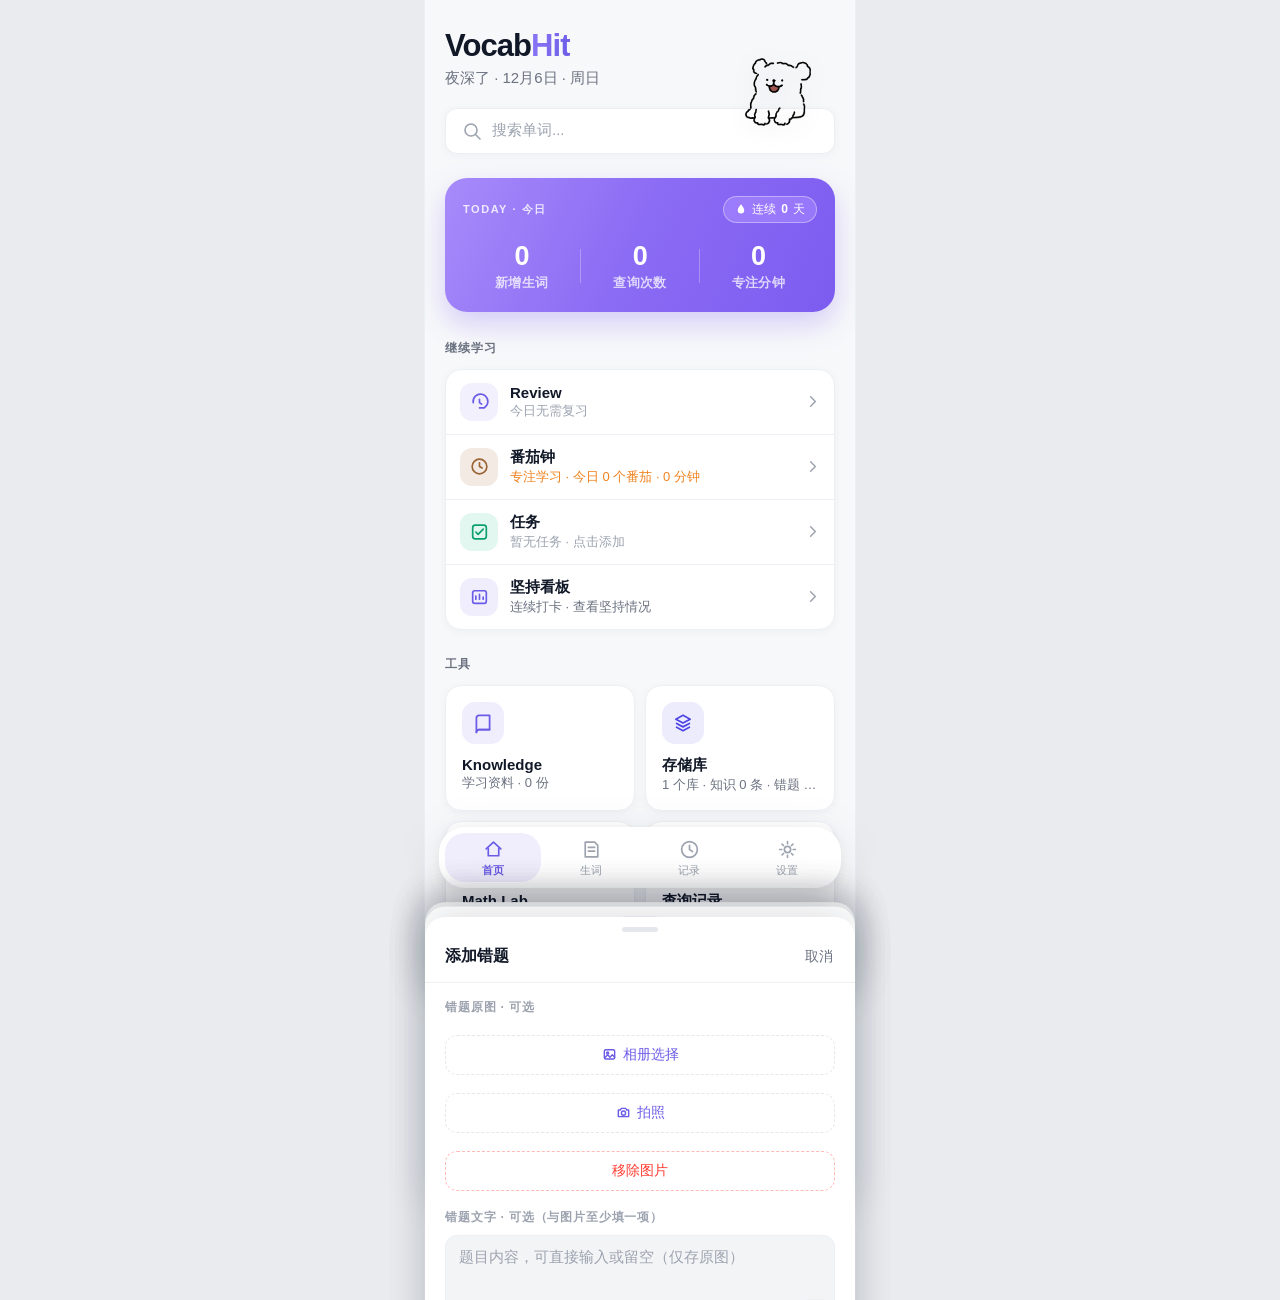
==== commit d858bb45: "docs: 重写 README（v1.2.7 全量功能与算法说明）并提交源码更新 - README 重写：功能总览、12 大模块详解、核心算法、数据存储键表、FAQ、贡献规范 - 新增模块：app-b" ====
--- a/index.html
+++ b/index.html
@@ -10,21 +10,24 @@
        文档首帧颜色也与启动窗口底色（#F7F8FA）一致，消除启动动画前的白闪帧 */
     try {
       var t = localStorage.getItem("vc-theme") || "system";
-      document.documentElement.dataset.theme = t;
-      var dark = t === "dark" || (t === "system" && matchMedia("(prefers-color-scheme: dark)").matches);
+      // dataset.theme 存解析后的具体主题（dark/light）；「跟随系统」优先读原生 UI Mode
+      // （WebView 的 prefers-color-scheme 在部分 ROM 上恒报浅色，不可靠）
+      var dark = t === "dark" || (t === "system" && (window.AndroidBridge ? window.AndroidBridge.getSystemDark() === true : matchMedia("(prefers-color-scheme: dark)").matches));
+      document.documentElement.dataset.theme = dark ? "dark" : "light";
       document.documentElement.style.background = dark ? "#0B0E14" : "#F7F8FA";
-    } catch (e) { document.documentElement.dataset.theme = "system"; }
+    } catch (e) { document.documentElement.dataset.theme = "light"; }
   </script>
   <style>
     /* 首帧底色兜底（与启动窗口/闪屏同色）；外部样式表加载后由各自规则接管 */
     html, body, #splash { background: #F7F8FA; }
   </style>
-  <link rel="stylesheet" href="css/style.css?v=24" />
-  <link rel="stylesheet" href="css/knowledge.css?v=11" />
-  <link rel="stylesheet" href="css/math-lab.css?v=4" />
+  <link rel="stylesheet" href="css/style.css?v=31" />
+  <link rel="stylesheet" href="css/knowledge.css?v=12" />
+  <link rel="stylesheet" href="css/math-lab.css?v=5" />
   <link rel="stylesheet" href="css/spaced-repetition.css?v=7" />
-  <link rel="stylesheet" href="css/ky-level.css?v=1" />
-  <link rel="stylesheet" href="css/splash.css?v=1" />
+  <link rel="stylesheet" href="css/ky-level.css?v=2" />
+  <link rel="stylesheet" href="css/splash.css?v=2" />
+  <link rel="stylesheet" href="css/app-bg.css?v=1" />
 </head>
 <body>
 
@@ -34,6 +37,9 @@
   <div id="splash" aria-hidden="true">
     <span class="splash-word"><span class="splash-letter">V</span><span class="splash-letter">o</span><span class="splash-letter">c</span><span class="splash-letter">a</span><span class="splash-letter">b</span><span class="splash-letter hit">H</span><span class="splash-letter hit">i</span><span class="splash-letter hit">t</span></span>
   </div>
+
+  <!-- 闪屏脚本紧随 #splash：文档一解析到这里立即启动字母动画，不等下方大脚本 -->
+  <script src="js/splash.js?v=1"></script>
 
   <!-- 移动端应用容器 -->
   <div class="app" id="app">
@@ -233,6 +239,13 @@
         <h1 class="large-title">查询记录</h1>
       </header>
       <p class="page-subtitle muted">全部查询 · 按时间倒序</p>
+      <!-- 时间范围筛选：仅过滤本页列表展示，不改动历史数据与查询次数统计 -->
+      <div class="segmented wide history-range-seg" id="history-range-seg" role="radiogroup" aria-label="时间范围">
+        <button class="seg-btn" data-value="all" role="radio" aria-checked="true">全部</button>
+        <button class="seg-btn" data-value="day" role="radio" aria-checked="false">本日内</button>
+        <button class="seg-btn" data-value="week" role="radio" aria-checked="false">近一周</button>
+        <button class="seg-btn" data-value="month" role="radio" aria-checked="false">近一月</button>
+      </div>
       <ul class="history-list" id="history-list">
         <!-- JS 渲染 -->
       </ul>
@@ -259,6 +272,26 @@
           </div>
           <div class="settings-item">
             <div class="settings-item-label">
+              <span>背景</span>
+            </div>
+            <div class="segmented" id="bg-seg" role="radiogroup" aria-label="应用背景">
+              <button class="seg-btn" data-value="default1" role="radio" aria-checked="true">默认 1</button>
+              <button class="seg-btn" data-value="default2" role="radio" aria-checked="false">默认 2</button>
+              <button class="seg-btn" data-value="custom" role="radio" aria-checked="false">自定义</button>
+            </div>
+          </div>
+          <button class="settings-item clickable" id="bg-change" type="button" hidden>
+            <div class="settings-item-label">
+              <span>更换背景图片</span>
+              <span class="settings-item-value">从相册选择</span>
+            </div>
+            <svg class="icon chevron" viewBox="0 0 16 16" fill="none" stroke="currentColor" stroke-width="1.6" stroke-linecap="round" stroke-linejoin="round">
+              <path d="M6 3l5 5-5 5"/>
+            </svg>
+          </button>
+          <input type="file" id="bg-file" accept="image/*" hidden />
+          <div class="settings-item">
+            <div class="settings-item-label">
               <span>每日重置</span>
               <span class="settings-item-value">04:00</span>
             </div>
@@ -301,18 +334,36 @@
               <path d="M6 3l5 5-5 5"/>
             </svg>
           </button>
+          <button class="settings-item clickable" id="json-export-entry" type="button">
+            <div class="settings-item-label">
+              <span>导出 JSON</span>
+              <span class="settings-item-value">全量备份</span>
+            </div>
+            <svg class="icon chevron" viewBox="0 0 16 16" fill="none" stroke="currentColor" stroke-width="1.6" stroke-linecap="round" stroke-linejoin="round">
+              <path d="M6 3l5 5-5 5"/>
+            </svg>
+          </button>
+          <button class="settings-item clickable" id="json-import-entry" type="button">
+            <div class="settings-item-label">
+              <span>导入 JSON</span>
+              <span class="settings-item-value">从备份恢复</span>
+            </div>
+            <svg class="icon chevron" viewBox="0 0 16 16" fill="none" stroke="currentColor" stroke-width="1.6" stroke-linecap="round" stroke-linejoin="round">
+              <path d="M6 3l5 5-5 5"/>
+            </svg>
+          </button>
         </div>
       </section>
 
       <section class="settings-group">
         <h2 class="settings-group-title">关于</h2>
         <div class="settings-list">
-          <div class="settings-item">
-            <div class="settings-item-label">
-              <span>版本</span>
-              <span class="settings-item-value">1.1.1</span>
-            </div>
-          </div>
+            <div class="settings-item">
+              <div class="settings-item-label">
+                <span>版本</span>
+                <span class="settings-item-value">1.2.7</span>
+              </div>
+            </div>
         </div>
       </section>
 
@@ -512,6 +563,20 @@
       <div class="sheet-body" id="sheet-body"></div>
     </div>
 
+    <!-- ============ 导出二次选择 Bottom Sheet（导出前选择方式/勾选生词，不改生词数据） ============ -->
+    <div class="sheet-overlay" id="export-sheet-overlay" aria-hidden="true"></div>
+    <div class="sheet" id="export-sheet" role="dialog" aria-modal="true" aria-hidden="true">
+      <div class="sheet-grabber"></div>
+      <div class="export-sheet-head">
+        <p class="export-sheet-title" id="export-sheet-title">导出</p>
+        <button class="sheet-close" id="export-sheet-close" type="button" aria-label="关闭">取消</button>
+      </div>
+      <div class="sheet-body" id="export-sheet-body"></div>
+      <div class="export-sel-footer" id="export-sel-footer" hidden>
+        <button class="export-submit export-sel-btn" id="export-sel-btn" type="button" disabled>导出</button>
+      </div>
+    </div>
+
     <!-- ============ 底部导航 ============ -->
     <nav class="tabbar" id="tabbar" aria-label="主导航">
       <button class="tab active" data-tab="home" type="button">
@@ -544,23 +609,25 @@
     <div class="toast" id="toast" role="status" aria-live="polite"></div>
   </div>
 
-  <script src="js/splash.js?v=1"></script>
-  <script src="js/dict.js"></script>
-  <script src="js/ky-manual.js"></script>
-  <script src="js/ky-level.js"></script>
-  <script src="js/ecdict.js"></script>
-  <script src="js/stats.js?v=1"></script>
-  <script src="js/export-template.js?v=1"></script>
-  <script src="js/app.js?v=29"></script>
-  <script src="js/knowledge.js?v=17"></script>
-  <script src="js/math-lab/mathEngine.js?v=2"></script>
-  <script src="js/math-lab/mathLabData.js?v=2"></script>
-  <script src="js/math-lab/mathLabConfig.js?v=2"></script>
-  <script src="js/math-lab/mathRenderer.js?v=2"></script>
-  <script src="js/math-lab/mathCanvas.js?v=4"></script>
-  <script src="js/math-lab/mathPresets.js?v=3"></script>
-  <script src="js/math-lab/mathLab.js?v=6"></script>
-  <script src="js/spaced-repetition/srData.js?v=5"></script>
-  <script src="js/spaced-repetition/srUI.js?v=7"></script>
+  <script defer src="js/dict.js"></script>
+  <script defer src="js/ky-manual.js"></script>
+  <script defer src="js/ky-level.js?v=2"></script>
+  <script defer src="js/ecdict.js"></script>
+  <script defer src="js/stats.js?v=1"></script>
+  <script defer src="js/export-template.js?v=2"></script>
+  <script defer src="js/app.js?v=41"></script>
+  <script defer src="js/app-bg.js?v=2"></script>
+  <script defer src="js/stats-export.js?v=1"></script>
+  <script defer src="js/data-manager.js?v=3"></script>
+  <script defer src="js/knowledge.js?v=18"></script>
+  <script defer src="js/math-lab/mathEngine.js?v=2"></script>
+  <script defer src="js/math-lab/mathLabData.js?v=3"></script>
+  <script defer src="js/math-lab/mathLabConfig.js?v=2"></script>
+  <script defer src="js/math-lab/mathRenderer.js?v=2"></script>
+  <script defer src="js/math-lab/mathCanvas.js?v=4"></script>
+  <script defer src="js/math-lab/mathPresets.js?v=4"></script>
+  <script defer src="js/math-lab/mathLab.js?v=7"></script>
+  <script defer src="js/spaced-repetition/srData.js?v=5"></script>
+  <script defer src="js/spaced-repetition/srUI.js?v=7"></script>
 </body>
 </html>
--- a/css/style.css
+++ b/css/style.css
@@ -170,6 +170,10 @@
   animation: pageIn var(--t-med) var(--ease);
 }
 
+/* Review 状态页（无需复习 / 今日复习完成）：压缩页头顶距，让勾 + 标题贴近页面顶部 */
+#page-review.page { padding-top: 12px; padding-bottom: 24px; }
+#page-review .page-header { margin-bottom: 6px; }
+
 .page.active { display: block; }
 
 @keyframes pageIn {
@@ -195,6 +199,13 @@
   filter: drop-shadow(0 4px 10px rgba(17, 24, 39, 0.10));
 }
 
+/* 深色模式下不渲染线条小狗：素材自带透明效果，深色背景上会发黑/反色，
+   直接 display:none 完全移除（无占位、无残影、不加滤镜） */
+html[data-theme="dark"] .home-mascot { display: none; }
+@media (prefers-color-scheme: dark) {
+  html[data-theme="system"] .home-mascot { display: none; }
+}
+
 /* 页头右侧低调操作（如 Review 清空队列） */
 .page-header-action {
   position: absolute;
@@ -419,6 +430,9 @@
 /* ---------- 历史记录（Activity Feed） ---------- */
 .history-list { margin-top: 4px; }
 
+/* 查询记录页时间范围筛选（分段选择，与设置页/导出页同款控件） */
+.history-range-seg { margin: 0 0 14px; }
+
 /* 行 = 记录主体 + 右侧操作按钮 */
 .history-list li { display: flex; align-items: center; }
 .history-list li:last-child .history-item { border-bottom: none; }
@@ -559,11 +573,14 @@
 /* 强调分割线的前一行去掉自身 hairline，避免两条线叠在一起 */
 .settings-item.no-border { border-bottom: none; }
 
-/* 设置项之间的强调分割线（比行间距更有留白，用于区分两个不同功能入口） */
+/* 设置项之间的强调分割线（比行间距更有留白，用于区分两个不同功能入口）。
+   必须用 border-top 而非 1px 高的 background 色块：WebView 合成时 1px 背景块
+   落在亚像素位置会丢块（线段中段出现缺口/变短）；border 与 .settings-item 的
+   border-bottom 同机制，渲染稳定。左右零边距，与同级分隔线同一长度基准。 */
 .settings-sep {
-  height: 1px;
-  background: var(--hairline-strong);
-  margin: 5px 16px;
+  height: 0;
+  border-top: 1px solid var(--hairline-strong);
+  margin: 5px 0;
 }
 
 .settings-item-label {
@@ -798,6 +815,81 @@
   transition: transform var(--t-fast) ease, opacity var(--t-fast) ease;
 }
 .primary-btn:active { transform: scale(0.98); opacity: 0.88; }
+
+/* ---------- 导出二次选择 Bottom Sheet ---------- */
+.export-sheet-head {
+  display: flex;
+  align-items: center;
+  justify-content: space-between;
+  gap: 10px;
+  padding: 8px 20px 12px;
+  border-bottom: 1px solid var(--hairline);
+  flex: none;
+}
+.export-sheet-title { font-size: 15.5px; font-weight: 620; color: var(--text); }
+
+/* 选择视图顶部工具条：全选（明显但不过度突出）+ 已选计数 */
+.exp-sel-toolbar {
+  display: flex;
+  align-items: center;
+  justify-content: space-between;
+  padding: 12px 20px 8px;
+  flex: none;
+}
+.exp-sel-count { font-size: 12.5px; color: var(--text-3); font-variant-numeric: tabular-nums; }
+.exp-sel-all-btn {
+  font-size: 13.5px;
+  font-weight: 600;
+  color: var(--accent);
+  background: rgba(124, 92, 240, 0.10);
+  padding: 7px 16px;
+  border-radius: 999px;
+  transition: transform var(--t-fast) ease, opacity var(--t-fast) ease;
+}
+.exp-sel-all-btn:active { transform: scale(0.95); opacity: 0.85; }
+
+/* 生词勾选列表：圆角卡片条目（视觉复用每日任务 task-check 圆圈，
+   选中色改用主题紫，与任务完成的绿色区分开）
+   注：选择器带元素名提升优先级，压过 .task-check 的 color:#fff（其定义在后） */
+.exp-word-list {
+  display: flex;
+  flex-direction: column;
+  gap: 8px;
+  padding: 4px 14px 20px;
+}
+.exp-word-row {
+  display: flex;
+  align-items: center;
+  gap: 12px;
+  width: 100%;
+  padding: 12px 14px;
+  background: var(--surface);
+  border: 1px solid var(--hairline);
+  border-radius: var(--r-card);
+  box-shadow: var(--shadow-card);
+  text-align: left;
+  transition: border-color var(--t-fast) ease, transform var(--t-fast) var(--ease);
+}
+.exp-word-row:active { transform: scale(0.985); }
+.exp-word-row.selected { border-color: var(--accent); }
+.exp-word-main { flex: 1; min-width: 0; }
+.exp-word { font-size: 15px; font-weight: 580; color: var(--text); letter-spacing: -0.01em; }
+.exp-word-sub { margin-top: 2px; font-size: 12px; color: var(--text-3); font-variant-numeric: tabular-nums; }
+span.task-check.exp-check { color: transparent; } /* 未选择时不显示勾（task-check 默认 color:#fff） */
+span.task-check.exp-check.checked { background: var(--accent); border-color: var(--accent); color: #fff; }
+.exp-check svg { width: 12px; height: 12px; }
+
+/* 方式选择视图：说明文字 + 选项卡片列表（复用导出页 fmt-row 卡片样式） */
+.export-choice-sub { padding: 14px 20px 4px; font-size: 12.5px; color: var(--text-3); }
+.exp-choice-list { padding: 8px 14px calc(20px + var(--sab)); }
+
+/* 选择视图底部固定导出条 */
+.export-sel-footer {
+  flex: none;
+  padding: 10px 20px calc(16px + var(--sab));
+  border-top: 1px solid var(--hairline);
+}
+.export-sel-btn { margin-top: 0; padding: 13px; }
 
 /* ---------- Bottom Sheet ---------- */
 .sheet-overlay {
@@ -1046,8 +1138,13 @@
 
 .toast.show { opacity: 1; transform: translateX(-50%) translateY(0); }
 
-/* ---------- 滚动条 ---------- */
-::-webkit-scrollbar { width: 0; height: 0; }
+/* ---------- 滚动条：全局隐藏视觉，不改变滚动能力 ----------
+   - ::-webkit-scrollbar 清零：页面级 + 所有内部滚动容器（含横向）的
+     滚动条一律不渲染，触摸滑动 / 惯性滚动 / overscroll 完全不受影响
+   - scrollbar-width: none：标准属性，新版 Chromium（WebView 121+）下兜底
+   - 不使用 overflow:hidden，不改任何容器的盒模型，布局尺寸保持原样 */
+::-webkit-scrollbar { width: 0 !important; height: 0 !important; display: none !important; }
+* { scrollbar-width: none; }
 
 /* ---------- 动效偏好 ---------- */
 @media (prefers-reduced-motion: reduce) {
@@ -1753,10 +1850,11 @@
   display: flex;
   flex-direction: column;
   align-items: center;
-  justify-content: center;
+  justify-content: flex-start;
   overflow-y: auto;
   -webkit-overflow-scrolling: touch;
-  padding: calc(var(--sat) + 40px) 28px calc(var(--sab) + 40px);
+  /* 状态页紧跟页头：勾 + 标题贴近页面顶部（列表长时页面整体滚动） */
+  padding: 12px 28px calc(var(--sab) + 40px);
   text-align: center;
 }
 .rv-done-check {
@@ -1773,7 +1871,7 @@
   animation: rvPop 0.5s cubic-bezier(0.34, 1.56, 0.64, 1);
 }
 .rv-done-title {
-  margin-top: 22px;
+  margin-top: 14px;
   font-size: 22px;
   font-weight: 700;
   letter-spacing: -0.01em;
@@ -1836,6 +1934,103 @@
 .rv-done .rv-btn-go {
   margin-top: 28px;
   max-width: 260px;
+}
+
+/* ---------- 完成页：今日复习记录（三态切换 + 记录列表 + 放大镜） ----------
+   行结构/字号/间距对齐查询记录页 .history-list：卡片容器 + 行内「单词最左 → 状态角标 → 放大镜最右」 */
+.rv-done-seg {
+  width: 100%;
+  max-width: 320px;
+  margin: 18px 0 12px;
+}
+
+.rv-rec-list {
+  width: 100%;
+  max-width: 320px;
+  margin: 0;
+  padding: 0;
+  list-style: none;
+  text-align: left;
+  background: var(--surface);
+  border: 1px solid var(--hairline);
+  border-radius: var(--r-card);
+  box-shadow: var(--shadow-card);
+  overflow: hidden;
+}
+
+/* 行 = 单词主体（最左）+ 状态角标（居右）+ 放大镜（最右），与 .history-list li 同构 */
+.rv-rec-row {
+  display: flex;
+  align-items: center;
+  border-bottom: 1px solid var(--hairline);
+  animation: rowIn 0.3s var(--ease) both;
+}
+.rv-rec-row:last-child { border-bottom: none; }
+
+/* 单词主体：与查询记录 .history-word 同字号字重，全部左对齐 */
+.rv-rec-item {
+  display: flex;
+  align-items: center;
+  flex: 1;
+  min-width: 0;
+  padding: 13px 8px 13px 14px;
+}
+.rv-rec-word {
+  font-size: 15px;
+  font-weight: 620;
+  letter-spacing: -0.01em;
+  line-height: 1.35;
+  color: var(--text);
+  overflow: hidden;
+  text-overflow: ellipsis;
+  white-space: nowrap;
+}
+
+/* 状态角标：绿 = 认识/正确，黄 = 模糊，红 = 不认识/错误/需强化/跳过 */
+.rv-rec-tag {
+  flex: none;
+  margin-left: 8px;
+  display: inline-flex;
+  align-items: center;
+  gap: 5px;
+  padding: 4px 10px;
+  border-radius: 99px;
+  font-size: 12px;
+  font-weight: 600;
+  white-space: nowrap;
+}
+.rv-rec-dot {
+  width: 6px;
+  height: 6px;
+  border-radius: 50%;
+  background: currentColor;
+  flex: none;
+}
+.rv-rec-tag--green { color: #1d8a41; background: rgba(52, 199, 89, 0.13); }
+.rv-rec-tag--yellow { color: #a86a00; background: rgba(255, 149, 0, 0.15); }
+.rv-rec-tag--red { color: #d32f2f; background: rgba(255, 59, 48, 0.12); }
+
+/* 放大镜：与 .speaker-btn 同规格的圆形图标按钮，固定最右 */
+.rv-rec-lookup {
+  flex: none;
+  display: inline-flex;
+  align-items: center;
+  justify-content: center;
+  width: 32px;
+  height: 32px;
+  margin-right: 8px;
+  border-radius: 50%;
+  color: var(--text-3);
+  transition: background var(--t-fast) ease, color var(--t-fast) ease, transform var(--t-fast) var(--ease);
+}
+.rv-rec-lookup:active { background: var(--hairline); color: var(--text); transform: scale(0.9); }
+.rv-rec-lookup svg { width: 16px; height: 16px; }
+
+.rv-rec-empty {
+  padding: 22px 14px;
+  font-size: 13px;
+  color: var(--text-3);
+  text-align: center;
 }
 
 /* ================================================================
@@ -2054,7 +2249,8 @@
   .rv-detail { padding-top: calc(var(--sat) + 56px); }
   .rv-detail-senses { margin-top: 16px; }
   .rv-detail-actions { padding-bottom: calc(var(--sab) + 18px); }
-  .rv-transition, .rv-done { justify-content: flex-start; padding-top: calc(var(--sat) + 52px); }
+  .rv-transition { justify-content: flex-start; padding-top: calc(var(--sat) + 52px); }
+  .rv-done { justify-content: flex-start; padding-top: 12px; }
 }
 
 /* 动效偏好：关闭全部复习动画 */
@@ -2183,10 +2379,12 @@
 .pomo-btn-pause { background: var(--accent); }
 .pomo-btn-close { background: var(--surface-2); color: var(--text-2); }
 
-/* 横屏：电子闹钟式，倒计时保持屏幕绝对中心，字号按高度适配 */
+/* 横屏：电子闹钟式，倒计时保持屏幕绝对中心，字号按高度适配。
+   运行视图极度克制仅保留时间与按钮；但关闭确认层（.pomo-confirm）与竖屏完全一致，文案照常显示 */
 @media (orientation: landscape) {
   .pomo-time { font-size: clamp(56px, 20vh, 170px); }
-  .pomo-phase, .pomo-task-label { display: none; } /* 横屏极度克制，仅保留时间与按钮 */
+  .pomo-full:not(.pomo-confirm) .pomo-phase,
+  .pomo-full:not(.pomo-confirm) .pomo-task-label { display: none; }
   .pomo-actions { margin-top: 36px; }
 }
 
@@ -2698,3 +2896,183 @@
   html[data-theme="system"] .goal-icon { background: rgba(139, 92, 246, 0.16); color: #A78BFA; }
   html[data-theme="system"] .reward-icon { background: rgba(245, 158, 11, 0.15); color: #FBBF24; }
 }
+
+/* ============================================================
+   数据管理确认弹窗（JSON 导入确认 · js/data-manager.js）
+   跟随主题变量：浅色/深色/跟随系统自动适配
+   ============================================================ */
+.vh-dlg-overlay {
+  position: fixed;
+  inset: 0;
+  background: var(--overlay);
+  backdrop-filter: var(--scrim-blur);
+  -webkit-backdrop-filter: var(--scrim-blur);
+  display: flex;
+  align-items: center;
+  justify-content: center;
+  padding: 32px;
+  opacity: 0;
+  pointer-events: none;
+  transition: opacity var(--t-med) ease;
+  z-index: 95;
+}
+.vh-dlg-overlay.show { opacity: 1; pointer-events: auto; }
+
+.vh-dlg {
+  width: min(340px, 100%);
+  max-height: 78dvh;
+  overflow-y: auto;
+  background: var(--surface);
+  border-radius: 18px;
+  box-shadow: 0 18px 48px rgba(17, 24, 39, 0.18);
+  padding: 22px 20px 16px;
+  transform: translateY(14px) scale(0.97);
+  transition: transform var(--t-med) var(--ease);
+}
+.vh-dlg-overlay.show .vh-dlg { transform: translateY(0) scale(1); }
+
+.vh-dlg-title {
+  font-size: 17px;
+  font-weight: 700;
+  color: var(--text);
+  margin: 0 0 10px;
+}
+.vh-dlg-body { font-size: 13.5px; color: var(--text-2); }
+.vh-dlg-sub { margin: 0 0 8px; }
+.vh-dlg-list {
+  margin: 0 0 8px;
+  padding: 0;
+  list-style: none;
+  display: grid;
+  grid-template-columns: 1fr 1fr;
+  gap: 4px 12px;
+}
+.vh-dlg-list li { font-size: 12.5px; color: var(--text); }
+.vh-dlg-warn { font-size: 12px; color: #D97706; margin: 4px 0; }
+.vh-dlg-note { font-size: 12px; color: var(--text-3); margin: 8px 0 0; }
+
+.vh-dlg-actions {
+  display: flex;
+  gap: 10px;
+  margin-top: 16px;
+}
+.vh-dlg-btn {
+  flex: 1;
+  height: 42px;
+  border: none;
+  border-radius: 12px;
+  font-family: inherit;
+  font-size: 14.5px;
+  font-weight: 600;
+  background: var(--surface-2);
+  color: var(--text);
+  cursor: pointer;
+  transition: transform var(--t-fast) ease, opacity var(--t-fast) ease;
+}
+.vh-dlg-btn:active { transform: scale(0.97); opacity: 0.85; }
+.vh-dlg-btn.primary { background: var(--accent); color: #FFFFFF; }
+.vh-dlg-btn.danger { background: var(--accent); color: #FFFFFF; }
+
+/* ---------- 单词笔记（单词详情底部板块） ---------- */
+.word-note {
+  margin-top: 14px;
+  padding-top: 12px;
+  border-top: 1px solid var(--hairline);
+  text-align: left;
+}
+.word-note .section-title { display: block; margin-bottom: 8px; }
+
+.word-note-box { position: relative; }
+
+/* 胶囊输入框：多行、随内容自动增高，上限 120px 后内部滚动 */
+.word-note-input {
+  width: 100%;
+  box-sizing: border-box;
+  resize: none;
+  border: 1px solid var(--hairline);
+  border-radius: 18px;
+  background: var(--surface-2);
+  color: var(--text);
+  font: inherit;
+  font-size: 13.5px;
+  line-height: 1.5;
+  padding: 9px 40px 9px 14px;
+  min-height: 38px;
+  max-height: 120px;
+  overflow-y: auto;
+  transition: border-color var(--t-fast) ease;
+}
+.word-note-input:focus { outline: none; border-color: var(--accent); }
+.word-note-input::placeholder { color: var(--text-3); }
+
+/* 展开入口：仅当内容超出胶囊可展示范围时显示（.has-overflow） */
+.word-note-expand {
+  position: absolute;
+  right: 7px;
+  top: 7px;
+  width: 26px;
+  height: 26px;
+  display: none;
+  align-items: center;
+  justify-content: center;
+  border-radius: 50%;
+  color: var(--text-3);
+  background: var(--surface);
+  border: 1px solid var(--hairline);
+  transition: transform var(--t-fast) var(--ease);
+}
+.word-note-box.has-overflow .word-note-expand { display: inline-flex; }
+.word-note-expand:active { transform: scale(0.9); color: var(--accent); }
+.word-note-expand svg { width: 14px; height: 14px; }
+
+/* ---------- 二级笔记页（全屏覆盖层，关闭即回到原详情页） ---------- */
+.note-page {
+  position: fixed;
+  inset: 0;
+  z-index: 320;
+  background: var(--bg);
+  animation: pageIn var(--t-med) var(--ease);
+}
+.note-page-panel {
+  height: 100%;
+  max-width: 430px;
+  margin: 0 auto;
+  display: flex;
+  flex-direction: column;
+  background: var(--bg);
+}
+.note-page-head {
+  display: flex;
+  align-items: center;
+  gap: 12px;
+  padding: calc(var(--sat) + 10px) 16px 10px;
+  border-bottom: 1px solid var(--hairline);
+}
+.note-page-back {
+  width: 34px;
+  height: 34px;
+  display: inline-flex;
+  align-items: center;
+  justify-content: center;
+  border-radius: 50%;
+  color: var(--accent);
+  flex: none;
+}
+.note-page-back:active { background: var(--hairline); }
+.note-page-back svg { width: 18px; height: 18px; }
+.note-page-word { font-size: 16px; font-weight: 650; letter-spacing: -0.01em; color: var(--text); line-height: 1.3; }
+.note-page-sub { font-size: 11px; color: var(--text-3); margin-top: 1px; }
+.note-page-input {
+  flex: 1;
+  width: 100%;
+  border: none;
+  resize: none;
+  background: transparent;
+  color: var(--text);
+  font: inherit;
+  font-size: 14.5px;
+  line-height: 1.65;
+  padding: 16px 20px calc(var(--sab) + 24px);
+}
+.note-page-input:focus { outline: none; }
+.note-page-input::placeholder { color: var(--text-3); }
--- a/css/knowledge.css
+++ b/css/knowledge.css
@@ -1193,3 +1193,37 @@
 
 .mis-expand-ta:focus { outline: none; border-color: var(--accent); }
 .mis-expand-ta::placeholder { color: var(--text-3); }
+
+/* ---------- 编辑操作（与删除按钮统一视觉风格） ---------- */
+
+/* Repository 条目卡片底部：编辑 + 删除 并列 */
+.rp-foot-btns {
+  display: flex;
+  align-items: center;
+  gap: 8px;
+}
+
+.rp-edit { color: var(--accent); }
+
+/* 错题详情：编辑 + 删除 并列（删除按钮原有 margin-top 移至容器统一控制） */
+.misdet-actions {
+  display: flex;
+  align-items: center;
+  justify-content: center;
+  gap: 10px;
+  margin-top: 26px;
+}
+
+.misdet-actions .misdet-del { margin-top: 0; }
+
+.misdet-edit {
+  padding: 9px 18px;
+  border-radius: 99px;
+  border: 1px solid var(--accent);
+  font-size: 13px;
+  font-weight: 600;
+  color: var(--accent);
+  transition: all var(--t-fast) ease;
+}
+
+.misdet-edit:active { transform: scale(0.97); opacity: 0.9; }
--- a/css/math-lab.css
+++ b/css/math-lab.css
@@ -488,7 +488,9 @@
 html[data-theme="dark"] .ml-psheet-danger { color: #FF453A; }
 .ml-psheet-cancel { color: var(--text-2); }
 
-.ml-menu-name-row { padding: 0 20px 4px; }
+/* 实验名称行：与「重置视图」等 sheet 内卡片保持同一 8px 垂直节奏，
+   避免输入框卡片与上方按钮背景粘连成一块 */
+.ml-menu-name-row { margin-top: 8px; padding: 0 20px; }
 .ml-menu-name-row input {
   width: 100%;
   height: 44px;
--- a/css/ky-level.css
+++ b/css/ky-level.css
@@ -5,37 +5,55 @@
    - 柔和、低饱和，适配 VocabHit 暖色 UI，辅助记忆而非荧光笔效果。
    - .ky-ob 「僻」字角标：极小、仅作辅助提示，不抢释义视觉重点。
    - 词典详情页与 Review 各界面共用同一套等级色（数据属性 → 一致渲染）。
+   - 等级色以 CSS 变量为唯一来源：类名只引用变量，导出（Canvas 模板 /
+     Word HTML）经 js/ky-level.js 的 KY.levelColors() 读取同一变量，
+     保证 App 内显示与 PDF / PNG / Word 导出颜色完全一致。
    ============================================================ */
 
-/* 常见、通用释义 → 柔和绿 */
-.ky-lv-common { color: #3F8E5C; }
-/* 一般常见释义 → 柔和琥珀黄 */
-.ky-lv-normal { color: #A6782B; }
-/* 少见、生僻、冷门释义 → 柔和灰 */
-.ky-lv-rare   { color: #87909F; }
+/* ---------- 等级色变量（App 内显示的唯一来源） ----------
+   导出（Canvas 模板 / Word HTML）经 js/ky-level.js 的 EXPORT_COLORS
+   取固定浅色态同值（导出纸面恒为浅色，不随主题）；改色请两处同步。 */
+:root {
+  /* 常见、通用释义 → 柔和绿 */
+  --ky-lv-common: #3F8E5C;
+  /* 一般常见释义 → 柔和琥珀黄 */
+  --ky-lv-normal: #A6782B;
+  /* 少见、生僻、冷门释义 → 柔和灰 */
+  --ky-lv-rare: #87909F;
+  /* 「僻」字角标：极小、陶土色，不抢释义视觉重点 */
+  --ky-ob: #B8846E;
+}
 
-/* 「僻」字角标：极小、陶土色，不抢释义视觉重点 */
+/* ---------- 深色模式（显式 data-theme="dark"） ---------- */
+html[data-theme="dark"] {
+  --ky-lv-common: #6DC693;
+  --ky-lv-normal: #DBB05A;
+  --ky-lv-rare: #96A0AF;
+  --ky-ob: #D6A58E;
+}
+
+/* ---------- 跟随系统深色（data-theme="system"） ---------- */
+@media (prefers-color-scheme: dark) {
+  html[data-theme="system"] {
+    --ky-lv-common: #6DC693;
+    --ky-lv-normal: #DBB05A;
+    --ky-lv-rare: #96A0AF;
+    --ky-ob: #D6A58E;
+  }
+}
+
+/* ---------- 类名：引用变量 ---------- */
+.ky-lv-common { color: var(--ky-lv-common); }
+.ky-lv-normal { color: var(--ky-lv-normal); }
+.ky-lv-rare   { color: var(--ky-lv-rare); }
+
 .ky-ob {
   margin-left: 1px;
   font-size: 0.52em;
   font-weight: 600;
   line-height: 1;
   vertical-align: super;
-  color: #B8846E;
-}
-
-/* ---------- 深色模式（显式 data-theme="dark"） ---------- */
-html[data-theme="dark"] .ky-lv-common { color: #6DC693; }
-html[data-theme="dark"] .ky-lv-normal { color: #DBB05A; }
-html[data-theme="dark"] .ky-lv-rare   { color: #96A0AF; }
-html[data-theme="dark"] .ky-ob        { color: #D6A58E; }
-
-/* ---------- 跟随系统深色（data-theme="system"） ---------- */
-@media (prefers-color-scheme: dark) {
-  html[data-theme="system"] .ky-lv-common { color: #6DC693; }
-  html[data-theme="system"] .ky-lv-normal { color: #DBB05A; }
-  html[data-theme="system"] .ky-lv-rare   { color: #96A0AF; }
-  html[data-theme="system"] .ky-ob        { color: #D6A58E; }
+  color: var(--ky-ob);
 }
 
 /* ---------- MCQ 答题反馈状态 ----------
--- a/css/splash.css
+++ b/css/splash.css
@@ -12,6 +12,12 @@
   justify-content: center;
   background: var(--bg);
 }
+
+/* 启动等待期 / 字母掉落动画同样不显示任何滚动条
+   （全局规则在 style.css，此处对闪屏作用域再做显式声明兜底） */
+#splash, #splash * { scrollbar-width: none; }
+#splash::-webkit-scrollbar,
+#splash *::-webkit-scrollbar { width: 0 !important; height: 0 !important; display: none !important; }
 
 /* 最终排列 = 正常文档流排版：字母落位即拼成完整品牌词，
    间距/字重/字距与首页 .large-title 一致，任何屏幕尺寸天然居中 */
--- a/css/app-bg.css
+++ b/css/app-bg.css
@@ -0,0 +1,33 @@
+/* ============================================================
+   应用背景层（v1.2.6 纯新增，独立文件：不修改既有任何规则）
+   ------------------------------------------------------------
+   #app-bg 是 position:fixed 的纯视觉装饰层：
+   · 恒定固定在 Viewport 底层，页面内容滚动时背景静止不动；
+   · fixed 元素不参与文档流 → 不产生额外滚动区域/布局溢出；
+   · pointer-events:none + aria-hidden → 永远不是可交互元素；
+   · 位于 DOM 最前 + z-index:0 → .app（position:relative）及其
+     内部全部组件、弹窗、Tab、列表都绘制在其上层，层级不变；
+   · 默认 1 = 不启用图片层（现有默认背景，本文件零影响）。
+   ============================================================ */
+
+#app-bg {
+  display: none;
+  position: fixed;
+  inset: 0;
+  z-index: 0;
+  pointer-events: none;
+  background-color: var(--bg); /* 主题底色：图片之下永远先铺现有背景色，深浅主题都不露白 */
+  background-position: center;
+  background-size: cover;      /* 按屏幕比例等比放大居中裁剪，绝不拉伸变形 */
+  background-repeat: no-repeat;
+}
+
+/* 启用图片背景（默认 2 / 自定义）：.app 仅变透明露出背景层，
+   卡片/输入框/弹窗等自身表面色不变，组件位置尺寸层级全部不动 */
+body.has-app-bg #app-bg { display: block; }
+body.has-app-bg .app { background: transparent; }
+
+/* Review 复习/答题阶段：隐藏背景层并恢复 .app 不透明底色，
+   与现有 review-active 全屏界面完全一致（退出后自动恢复背景） */
+body.has-app-bg.review-active #app-bg { display: none; }
+body.has-app-bg.review-active .app { background: var(--bg); }
